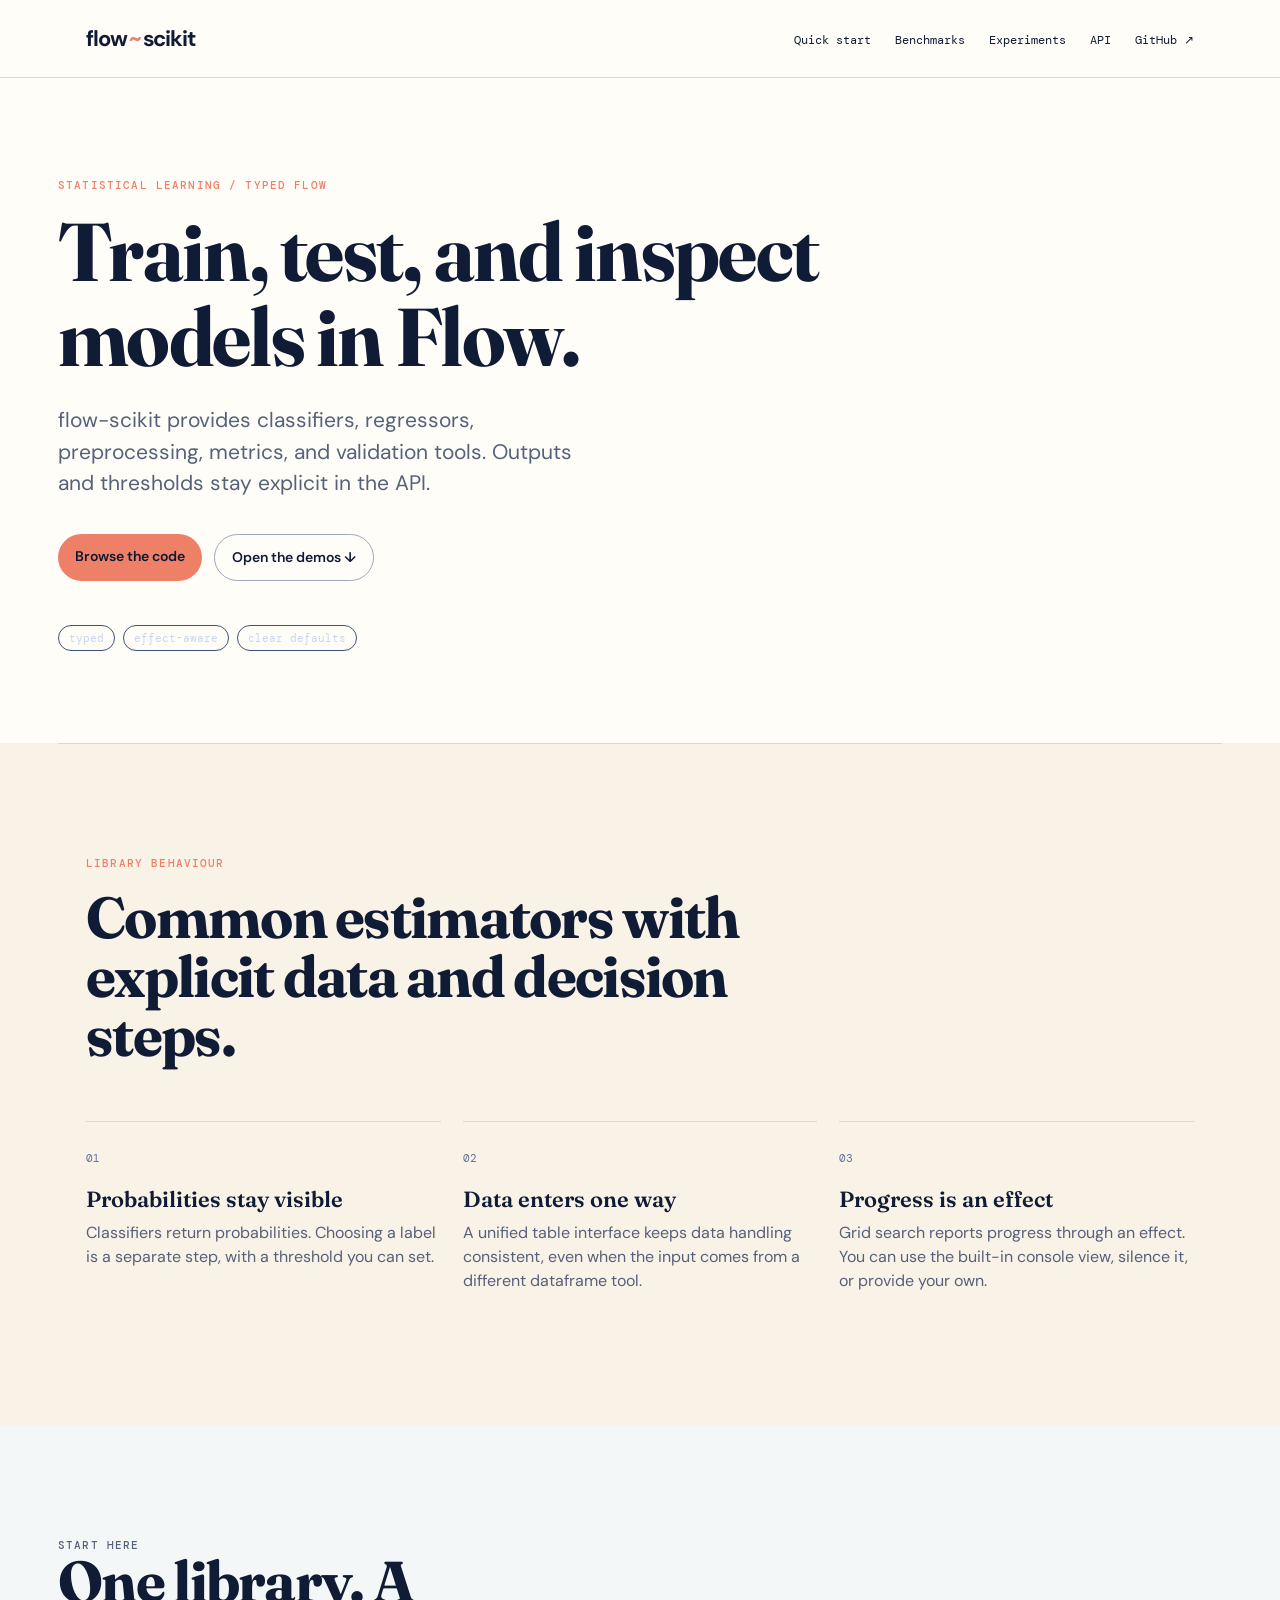
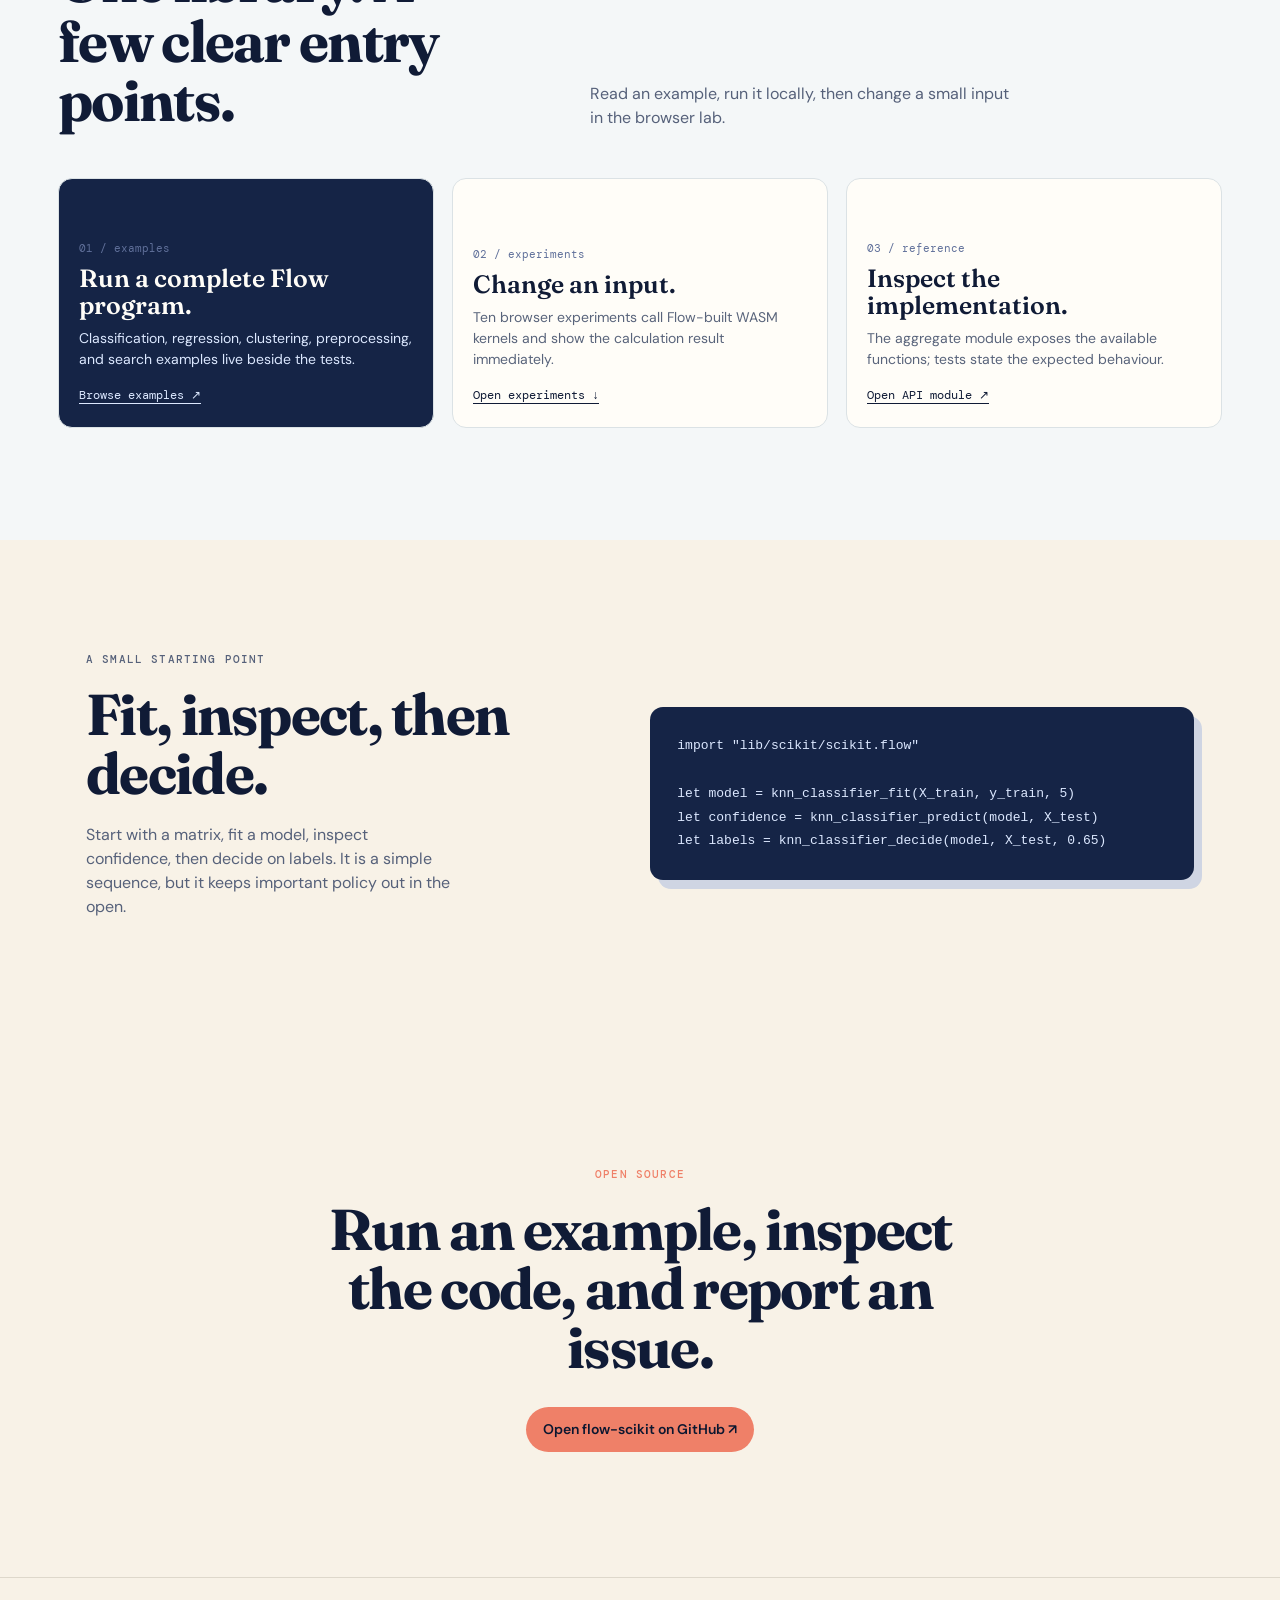
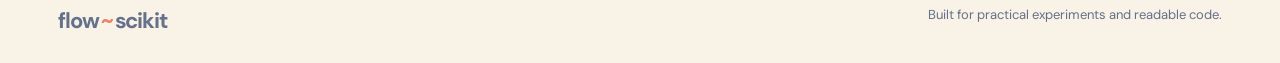
==== docs/index.html @ 78100def "docs: add benchmarks page with SVG charts vs scikit-learn New /benchmarks.html on the GitHub Pages s" ====
<!doctype html>
<html lang="en">
  <head>
    <meta charset="utf-8" />
    <meta name="viewport" content="width=device-width, initial-scale=1" />
    <meta name="description" content="A typed statistical learning library for Flow, with runnable examples and explicit outputs." />
    <title>flow-scikit — statistical learning for Flow</title>
    <link rel="stylesheet" href="styles.css" />
  </head>
  <body>
    <header class="site-header">
      <a class="wordmark" href="#top" aria-label="flow-scikit home">flow<span>~</span>scikit</a>
      <nav aria-label="Primary navigation">
        <a href="#quickstart">Quick start</a>
        <a href="benchmarks.html">Benchmarks</a>
        <a href="demos.html">Experiments</a>
        <a href="https://github.com/godofecht/flow-scikit/tree/main/lib/scikit">API</a>
        <a href="https://github.com/godofecht/flow-scikit">GitHub ↗</a>
      </nav>
    </header>

    <main id="top">
      <section class="hero">
        <div class="hero-copy">
          <p class="eyebrow">statistical learning / typed Flow</p>
          <h1>Train, test, and inspect models in Flow.</h1>
          <p class="lede">
            flow-scikit provides classifiers, regressors, preprocessing, metrics,
            and validation tools. Outputs and thresholds stay explicit in the API.
          </p>
          <div class="actions">
            <a class="button button-primary" href="https://github.com/godofecht/flow-scikit">Browse the code</a>
            <a class="button button-quiet" href="demos.html">Open the demos ↓</a>
          </div>
          <ul class="chips" aria-label="Highlights">
            <li>typed</li>
            <li>effect-aware</li>
            <li>clear defaults</li>
          </ul>
        </div>
        <div class="hero-art" aria-hidden="true">
          <img src="assets/hero.png" alt="" />
          <span class="hero-note note-one">a decision boundary</span>
          <span class="hero-note note-two">three data groups</span>
        </div>
      </section>

      <section id="why" class="intro section-shell">
        <p class="eyebrow">library behaviour</p>
        <h2>Common estimators with explicit data and decision steps.</h2>
        <div class="feature-grid">
          <article>
            <span class="feature-number">01</span>
            <h3>Probabilities stay visible</h3>
            <p>Classifiers return probabilities. Choosing a label is a separate step, with a threshold you can set.</p>
          </article>
          <article>
            <span class="feature-number">02</span>
            <h3>Data enters one way</h3>
            <p>A unified table interface keeps data handling consistent, even when the input comes from a different dataframe tool.</p>
          </article>
          <article>
            <span class="feature-number">03</span>
            <h3>Progress is an effect</h3>
            <p>Grid search reports progress through an effect. You can use the built-in console view, silence it, or provide your own.</p>
          </article>
        </div>
      </section>

      <section id="quickstart" class="showcase section-shell">
        <div class="showcase-heading">
          <p class="eyebrow">start here</p>
          <h2>One library. A few clear entry points.</h2>
          <p>Read an example, run it locally, then change a small input in the browser lab.</p>
        </div>
        <div class="demo-grid">
          <article class="demo-card card-large text-card">
            <div class="demo-copy">
              <span>01 / examples</span>
              <h3>Run a complete Flow program.</h3>
              <p>Classification, regression, clustering, preprocessing, and search examples live beside the tests.</p>
              <a href="https://github.com/godofecht/flow-scikit/tree/main/examples">Browse examples ↗</a>
            </div>
          </article>
          <article class="demo-card text-card">
            <div class="demo-copy">
              <span>02 / experiments</span>
              <h3>Change an input.</h3>
              <p>Ten browser experiments call Flow-built WASM kernels and show the calculation result immediately.</p>
              <a href="demos.html#lab">Open experiments ↓</a>
            </div>
          </article>
          <article class="demo-card text-card">
            <div class="demo-copy">
              <span>03 / reference</span>
              <h3>Inspect the implementation.</h3>
              <p>The aggregate module exposes the available functions; tests state the expected behaviour.</p>
              <a href="https://github.com/godofecht/flow-scikit/blob/main/lib/scikit/scikit.flow">Open API module ↗</a>
            </div>
          </article>
        </div>
      </section>

      <section class="code-section section-shell">
        <div>
          <p class="eyebrow">a small starting point</p>
          <h2>Fit, inspect, then decide.</h2>
          <p>Start with a matrix, fit a model, inspect confidence, then decide on labels. It is a simple sequence, but it keeps important policy out in the open.</p>
        </div>
        <pre aria-label="Example Flow code"><code>import "lib/scikit/scikit.flow"

let model = knn_classifier_fit(X_train, y_train, 5)
let confidence = knn_classifier_predict(model, X_test)
let labels = knn_classifier_decide(model, X_test, 0.65)</code></pre>
      </section>

      <section class="closing section-shell">
        <p class="eyebrow">open source</p>
        <h2>Run an example, inspect the code, and report an issue.</h2>
        <a class="button button-primary" href="https://github.com/godofecht/flow-scikit">Open flow-scikit on GitHub ↗</a>
      </section>
    </main>

    <footer>
      <a class="wordmark" href="#top">flow<span>~</span>scikit</a>
      <p>Built for practical experiments and readable code.</p>
    </footer>
  </body>
</html>
---- docs/styles.css ----
@import url("https://fonts.googleapis.com/css2?family=DM+Mono:wght@400;500&family=DM+Sans:opsz,wght@9..40,400;9..40,500;9..40,600;9..40,700&family=Fraunces:opsz,wght@9..144,500;9..144,600&display=swap");

:root { --ink:#101b36; --navy:#0c1730; --cream:#f8f2e7; --paper:#fffdf8; --blue:#5669e8; --cyan:#54b6d3; --coral:#ef8068; --line:#ded8cb; }
* { box-sizing:border-box; }
html { scroll-behavior:smooth; }
body { margin:0; color:var(--ink); background:var(--cream); font-family:"DM Sans",sans-serif; line-height:1.5; }
a { color:inherit; text-decoration:none; }
.site-header { height:78px; display:flex; justify-content:space-between; align-items:center; max-width:1220px; padding:0 28px; margin:auto; }
.wordmark { font-size:22px; font-weight:700; letter-spacing:-1.1px; }
.wordmark span { color:var(--coral); padding:0 2px; }
nav { display:flex; gap:24px; font-family:"DM Mono",monospace; font-size:12px; }
nav a { border-bottom:1px solid transparent; } nav a:hover { border-color:var(--ink); }
.hero { min-height:650px; color:var(--paper); background:var(--navy); position:relative; overflow:hidden; display:grid; grid-template-columns:minmax(0,1fr) minmax(0,1fr); }
.hero-copy { max-width:610px; padding:108px 28px 90px max(28px,calc((100vw - 1164px)/2)); z-index:1; }
.eyebrow { font:500 11px/1.3 "DM Mono",monospace; text-transform:uppercase; letter-spacing:1.15px; color:var(--coral); margin:0 0 18px; }
h1,h2,h3,p { margin-top:0; } h1,h2 { font-family:Fraunces,serif; letter-spacing:-1.7px; line-height:1.03; }
h1 { font-size:clamp(48px,6.4vw,82px); margin-bottom:26px; } h2 { font-size:clamp(38px,4.5vw,60px); margin-bottom:20px; }
.lede { max-width:530px; font-size:20px; color:#d8e0f4; }
.actions { display:flex; flex-wrap:wrap; gap:12px; margin-top:34px; }.button { display:inline-flex; padding:12px 17px; border-radius:99px; font-weight:600; font-size:14px; transition:transform .18s ease,background .18s ease; }.button:hover { transform:translateY(-2px); }.button-primary { background:var(--coral); color:var(--navy); }.button-quiet { border:1px solid #7180a8; color:var(--paper); }
.chips { list-style:none; padding:0; display:flex; gap:8px; flex-wrap:wrap; margin:44px 0 0; }.chips li { border:1px solid #405176; border-radius:99px; padding:5px 10px; font:11px "DM Mono",monospace; color:#c8d4ed; }
.hero-art { position:absolute; inset:0 0 0 43%; }.hero-art img { width:100%; height:100%; object-fit:cover; object-position:center; opacity:.98; }.hero-note { position:absolute; background:rgba(255,253,248,.91); color:var(--ink); border-radius:99px; padding:7px 11px; font:11px "DM Mono",monospace; box-shadow:0 5px 20px rgba(12,23,48,.17); }.note-one { left:31%; top:28%; }.note-two { left:41%; bottom:22%; }
.section-shell { max-width:1164px; margin:0 auto; padding:112px 28px; }.intro { background:var(--cream); }.intro > h2 { max-width:690px; }.feature-grid { display:grid; grid-template-columns:repeat(3,1fr); gap:22px; margin-top:55px; }.feature-grid article { padding:23px 0 5px; border-top:1px solid var(--line); }.feature-number,.demo-copy span { font:11px "DM Mono",monospace; color:#60709a; }.feature-grid h3 { font:600 22px/1.15 Fraunces,serif; margin:18px 0 9px; }.feature-grid p,.showcase-heading>p,.code-section>div>p { color:#56617a; }
.showcase { background:var(--paper); max-width:none; padding-left:max(28px,calc((100vw - 1164px)/2)); padding-right:max(28px,calc((100vw - 1164px)/2)); }.showcase-heading { display:grid; grid-template-columns:1fr 1.4fr; column-gap:80px; align-items:end; }.showcase-heading .eyebrow { grid-column:1/-1; }.showcase-heading h2 { margin:0; }.showcase-heading p { margin:0; max-width:430px; }.demo-grid { display:grid; grid-template-columns:1.2fr 1fr 1fr; gap:18px; margin-top:48px; }.demo-card { background:var(--cream); border-radius:14px; overflow:hidden; }.demo-card img { display:block; width:100%; height:200px; object-fit:cover; }.card-large img { height:275px; }.demo-copy { padding:20px 20px 23px; }.demo-copy h3 { font:600 25px/1.08 Fraunces,serif; margin:10px 0 9px; }.demo-copy p { margin:0; color:#59647b; font-size:14px; }
.code-section { display:grid; grid-template-columns:1fr 1.1fr; gap:70px; align-items:center; }.code-section>div>p { max-width:370px; }.code-section pre { overflow:auto; margin:0; padding:27px; color:#dce8ff; background:#152446; border-radius:13px; font:13px/1.75 "DM Mono",monospace; box-shadow:8px 9px 0 #cfd5e3; }.closing { text-align:center; padding-top:120px; padding-bottom:125px; }.closing h2 { max-width:630px; margin:0 auto 30px; } footer { display:flex; justify-content:space-between; gap:20px; align-items:center; padding:26px max(28px,calc((100vw - 1164px)/2)); border-top:1px solid var(--line); font-size:13px; color:#65708a; }
@media (max-width:760px) { .site-header { padding:0 20px; } nav { gap:13px; }.hero { display:block; min-height:690px; }.hero-copy { padding:74px 24px 330px; }.hero-art { inset:auto 0 0; height:340px; }.hero-note { display:none; }.section-shell { padding:75px 24px; }.feature-grid,.demo-grid,.code-section,.showcase-heading { grid-template-columns:1fr; gap:28px; }.demo-grid { margin-top:32px; }.card-large img,.demo-card img { height:220px; }.showcase { padding-left:24px; padding-right:24px; }.code-section { gap:35px; } footer { padding:24px; flex-direction:column; align-items:flex-start; } }

.demo-hero { padding-bottom:66px; }.demo-hero h1 { max-width:850px; color:var(--navy); }.dark-lede { color:#56617a; max-width:650px; }.use-cases { display:grid; grid-template-columns:repeat(3,1fr); gap:24px; padding-top:38px; background:var(--paper); max-width:none; padding-left:max(28px,calc((100vw - 1164px)/2)); padding-right:max(28px,calc((100vw - 1164px)/2)); }.use-case { border-top:2px solid var(--ink); padding-top:18px; }.use-case h2,.wasm-copy h2,.demo-links h2 { font-size:34px; }.use-case p { color:#56617a; min-height:130px; }.use-case pre { overflow:auto; margin:22px 0; min-height:146px; padding:16px; border-radius:10px; background:#152446; color:#dce8ff; font:12px/1.65 "DM Mono",monospace; }.use-case>a { font:500 13px "DM Mono",monospace; border-bottom:1px solid var(--ink); }.wasm-demo { display:grid; grid-template-columns:1.15fr .85fr; gap:80px; align-items:center; }.wasm-copy>p:not(.eyebrow) { color:#56617a; max-width:630px; }.wasm-status { font:13px/1.45 "DM Mono",monospace; padding:12px; border-left:3px solid var(--cyan); background:#edf5f5; }.wasm-status.ready { border-color:#55a875; }.wasm-status.error { border-color:var(--coral); }.sample-row { display:flex; flex-wrap:wrap; gap:7px; margin:23px 0; }.digit-button { width:35px; height:35px; border:1px solid var(--line); border-radius:8px; background:var(--paper); color:var(--ink); font:500 14px "DM Mono",monospace; cursor:pointer; }.digit-button:hover,.digit-button.active { background:var(--ink); color:var(--paper); border-color:var(--ink); }.noise-label { display:flex; justify-content:space-between; max-width:370px; font:12px "DM Mono",monospace; }.noise-label output { color:var(--coral); } input[type="range"] { accent-color:var(--coral); width:min(100%,370px); margin:11px 0 23px; }.wasm-note { font-size:12px; }.digit-panel { padding:28px; background:var(--navy); border-radius:18px; box-shadow:10px 10px 0 #d2d8e4; }.pixel-grid { width:min(100%,300px); margin:0 auto; display:grid; grid-template-columns:repeat(8,1fr); gap:5px; }.pixel-grid span { aspect-ratio:1; border-radius:3px; background:#25385f; }.pixel-grid .on { background:var(--coral); box-shadow:0 0 12px rgba(239,128,104,.48); }.prediction { margin:24px auto 0; max-width:300px; padding-top:20px; border-top:1px solid #455574; color:#dce8ff; }.prediction span,.prediction small { display:block; font:11px "DM Mono",monospace; color:#aab8d4; }.prediction strong { display:block; margin:5px 0; font:68px/.9 Fraunces,serif; color:var(--paper); }.demo-links { background:var(--paper); max-width:none; padding-left:max(28px,calc((100vw - 1164px)/2)); padding-right:max(28px,calc((100vw - 1164px)/2)); }.link-grid { display:grid; grid-template-columns:repeat(2,1fr); gap:0 40px; margin-top:40px; }.link-grid a { display:flex; justify-content:space-between; gap:15px; padding:18px 0; border-top:1px solid var(--line); font-size:17px; }.link-grid a span { color:var(--coral); } @media (max-width:760px) { .use-cases,.wasm-demo,.link-grid { grid-template-columns:1fr; }.use-cases { padding:60px 24px; }.use-case p { min-height:0; }.wasm-demo { gap:40px; }.demo-links { padding-left:24px; padding-right:24px; } }

.draw-actions { display:flex; flex-wrap:wrap; gap:10px; margin:24px 0; }.dark-button { border-color:#687796; color:var(--ink); }.digit-panel canvas { display:block; width:min(100%,280px); margin:0 auto; border:1px solid #435373; border-radius:8px; background:#0c1730; touch-action:none; cursor:crosshair; }.prediction { max-width:280px; }

.gif-gallery { background:var(--paper); max-width:none; padding-left:max(28px,calc((100vw - 1164px)/2)); padding-right:max(28px,calc((100vw - 1164px)/2)); }.gif-gallery h2 { max-width:720px; }.gallery-lede { max-width:620px; color:#56617a; }.gif-grid { display:grid; grid-template-columns:repeat(4,1fr); gap:16px; margin-top:42px; }.gif-grid figure { overflow:hidden; margin:0; border:1px solid var(--line); border-radius:10px; background:var(--cream); }.gif-grid img { display:block; width:100%; aspect-ratio:16/9; object-fit:cover; }.gif-grid figcaption { padding:11px 12px; font:500 13px "DM Mono",monospace; }.gif-grid figure:hover { transform:translateY(-2px); box-shadow:0 6px 18px rgba(12,23,48,.12); } @media (max-width:900px) { .gif-grid { grid-template-columns:repeat(2,1fr); } } @media (max-width:500px) { .gif-grid { grid-template-columns:1fr; } .gif-gallery { padding-left:24px; padding-right:24px; } }

.experiment-lab { background:#eaf2f4; max-width:none; padding-left:max(28px,calc((100vw - 1164px)/2)); padding-right:max(28px,calc((100vw - 1164px)/2)); }.experiment-lab h2 { max-width:740px; }.experiment-grid { display:grid; grid-template-columns:repeat(2,1fr); gap:18px; margin-top:42px; }.experiment-card { padding:25px; border-radius:14px; background:var(--paper); border:1px solid #d4e0e2; }.experiment-card h3 { margin:8px 0; font:600 26px/1.1 Fraunces,serif; }.experiment-card p { min-height:48px; margin:0 0 18px; color:#56617a; font-size:14px; }.experiment-number { font:11px "DM Mono",monospace; color:var(--coral); }.experiment-card label { display:block; margin:13px 0; color:#354564; font:12px "DM Mono",monospace; }.experiment-card label output { float:right; color:var(--coral); }.experiment-card input[type="range"] { display:block; margin:7px 0 0; width:100%; }.experiment-result { display:block; margin-top:20px; padding-top:15px; border-top:1px solid #d4e0e2; font:600 17px/1.25 Fraunces,serif; color:var(--ink); }.experiment-wide { grid-column:1/-1; }.segment-layout { display:grid; grid-template-columns:minmax(0,1.4fr) 1fr; gap:25px; align-items:center; }.segment-layout canvas { width:100%; border-radius:9px; touch-action:none; cursor:crosshair; }.segment-layout small { display:block; margin-top:16px; color:#687493; font-size:12px; }.segment-key { min-height:0!important; font:12px "DM Mono",monospace; }.segment-key i { display:inline-block; width:9px; height:9px; margin:0 5px 0 10px; border-radius:50%; background:var(--blue); }.segment-key i:nth-of-type(2) { background:var(--cyan); }.segment-key i:nth-of-type(3) { background:var(--coral); }.gif-grid figcaption strong,.gif-grid figcaption span { display:block; }.gif-grid figcaption span { margin-top:3px; color:#687493; font-size:11px; } @media (max-width:760px) { .experiment-grid,.segment-layout { grid-template-columns:1fr; }.experiment-wide { grid-column:auto; }.experiment-lab { padding-left:24px; padding-right:24px; } }
.experiment-jump { display:inline-block; margin-top:4px; padding-bottom:2px; border-bottom:1px solid var(--ink); font:13px "DM Mono",monospace; }
.recorded-gallery { background:#fffdf8; }.recorded-gallery h2 { max-width:720px; }.recorded-gallery > p:not(.eyebrow) { max-width:600px; color:#56617a; }.recorded-grid { display:grid; grid-template-columns:repeat(3,1fr); gap:18px; margin-top:36px; }.recorded-grid figure { margin:0; overflow:hidden; border:1px solid var(--line); border-radius:12px; background:var(--paper); }.recorded-grid img { display:block; width:100%; }.recorded-grid figcaption { padding:14px; color:#56617a; font-size:13px; } @media (max-width:760px) { .recorded-grid { grid-template-columns:1fr; } }

/* The demos page is deliberately a working notebook, not a marketing gallery. */
.demo-hero { padding-top:72px; padding-bottom:52px; border-bottom:1px solid var(--line); }.demo-hero h1 { max-width:760px; font-size:clamp(50px,7vw,88px); }.demo-hero::after { content:"10 interactive calculations · Flow → C → WebAssembly"; display:inline-block; margin-top:18px; padding:8px 11px; border:1px solid var(--line); border-radius:99px; color:#52617f; font:11px "DM Mono",monospace; }.experiment-lab { padding-top:72px; padding-bottom:92px; }.experiment-card { transition:transform .16s ease,box-shadow .16s ease; }.experiment-card:hover { transform:translateY(-3px); box-shadow:0 12px 30px rgba(18,41,60,.10); }.experiment-card h3 { letter-spacing:-.7px; }.experiment-result { min-height:43px; }.use-cases { background:var(--cream); }.use-case { border-top-color:#6174a8; }.wasm-demo { border-top:1px solid var(--line); }.demo-links { border-top:1px solid var(--line); }

/* Documentation-led layout: calm surfaces, strong hierarchy, no decorative media. */
.site-header { max-width:none; border-bottom:1px solid var(--line); background:#fffdf8; }.site-header > *:first-child { margin-left:max(0px,calc((100vw - 1164px)/2)); }.site-header nav { margin-right:max(0px,calc((100vw - 1164px)/2)); }.hero { min-height:520px; display:block; background:#fffdf8; color:var(--ink); }.hero-copy { max-width:960px; padding:100px 28px 92px max(28px,calc((100vw - 1164px)/2)); }.hero-copy .lede { color:#56617a; font-size:21px; }.hero-art { display:none; }.hero .button-quiet { color:var(--ink); border-color:#9da8ba; }.intro { border-top:1px solid var(--line); }.showcase { background:#f4f7f8; }.demo-grid { grid-template-columns:repeat(3,1fr); }.demo-card,.text-card { min-height:250px; border:1px solid #dbe2e5; background:#fffdf8; }.text-card .demo-copy { display:flex; height:100%; flex-direction:column; align-items:flex-start; justify-content:flex-end; }.text-card a { margin-top:17px; border-bottom:1px solid currentColor; font:12px "DM Mono",monospace; }.text-card:first-child { background:#152446; }.text-card:first-child .demo-copy,.text-card:first-child .demo-copy p { color:#dce8ff; }.text-card:first-child .demo-copy h3 { color:#fffdf8; } @media (max-width:760px) { .site-header > *:first-child,.site-header nav { margin:0; }.hero-copy { padding:72px 24px; }.demo-grid { grid-template-columns:1fr; } }

.site-header { position:sticky; top:0; z-index:20; }.site-header nav a { padding:28px 0 24px; }.site-header nav a:focus-visible,.button:focus-visible,.experiment-jump:focus-visible,.text-card a:focus-visible { outline:3px solid var(--coral); outline-offset:4px; border-radius:3px; }.demo-hero { background:linear-gradient(180deg,#fffdf8 0%,#f8f2e7 100%); }.demo-hero h1 { letter-spacing:-2.4px; }.experiment-lab > h2 { max-width:860px; }.experiment-grid { gap:22px; }.experiment-card { padding:28px; }.experiment-card p { font-size:15px; }.experiment-card label { margin:17px 0; }.experiment-card input[type="range"] { height:22px; }.recorded-gallery { border-top:1px solid var(--line); border-bottom:1px solid var(--line); }.recorded-gallery figure { box-shadow:0 8px 22px rgba(12,23,48,.07); }.recorded-gallery figcaption { min-height:58px; }.use-cases { gap:34px; }.use-case h2 { font-size:clamp(30px,3vw,42px); }.link-grid a:hover,.text-card a:hover { color:var(--blue); }

.visual-lab { display:none; }
.experiment-lab { display:none; }
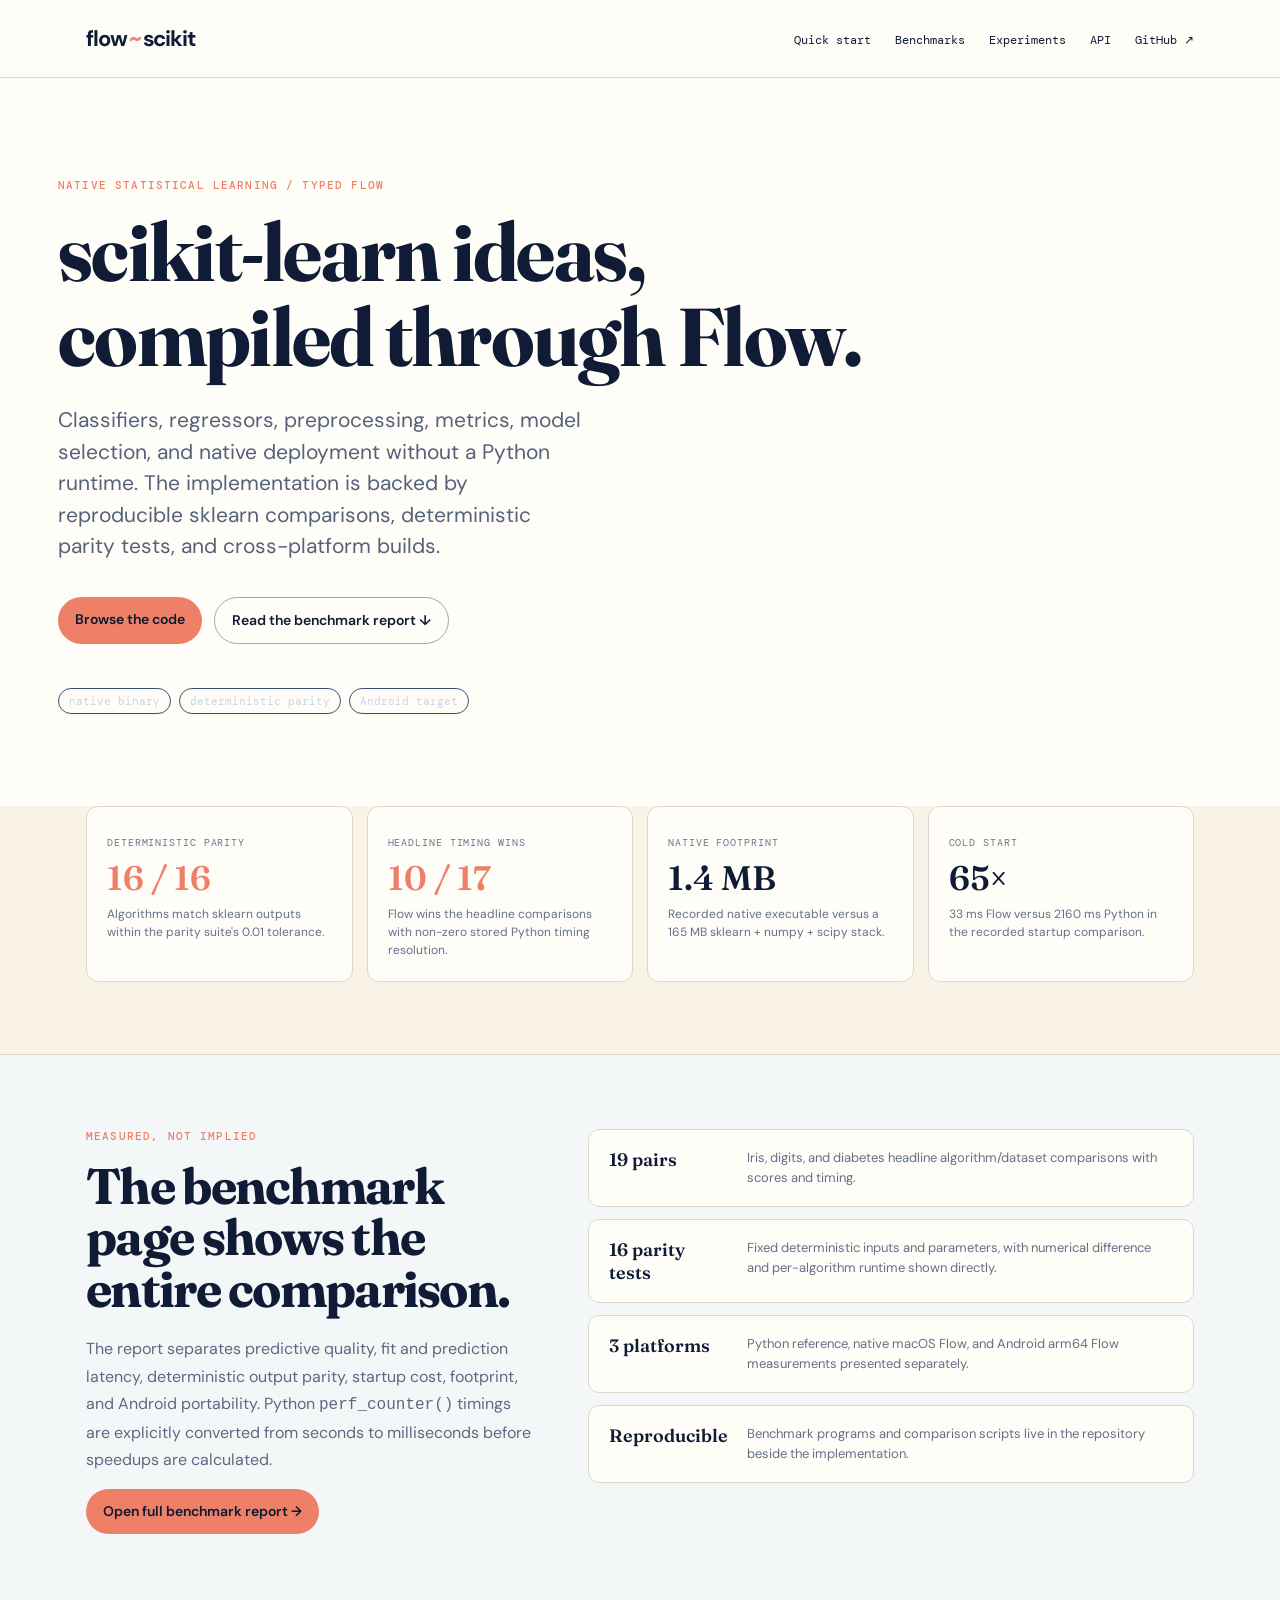
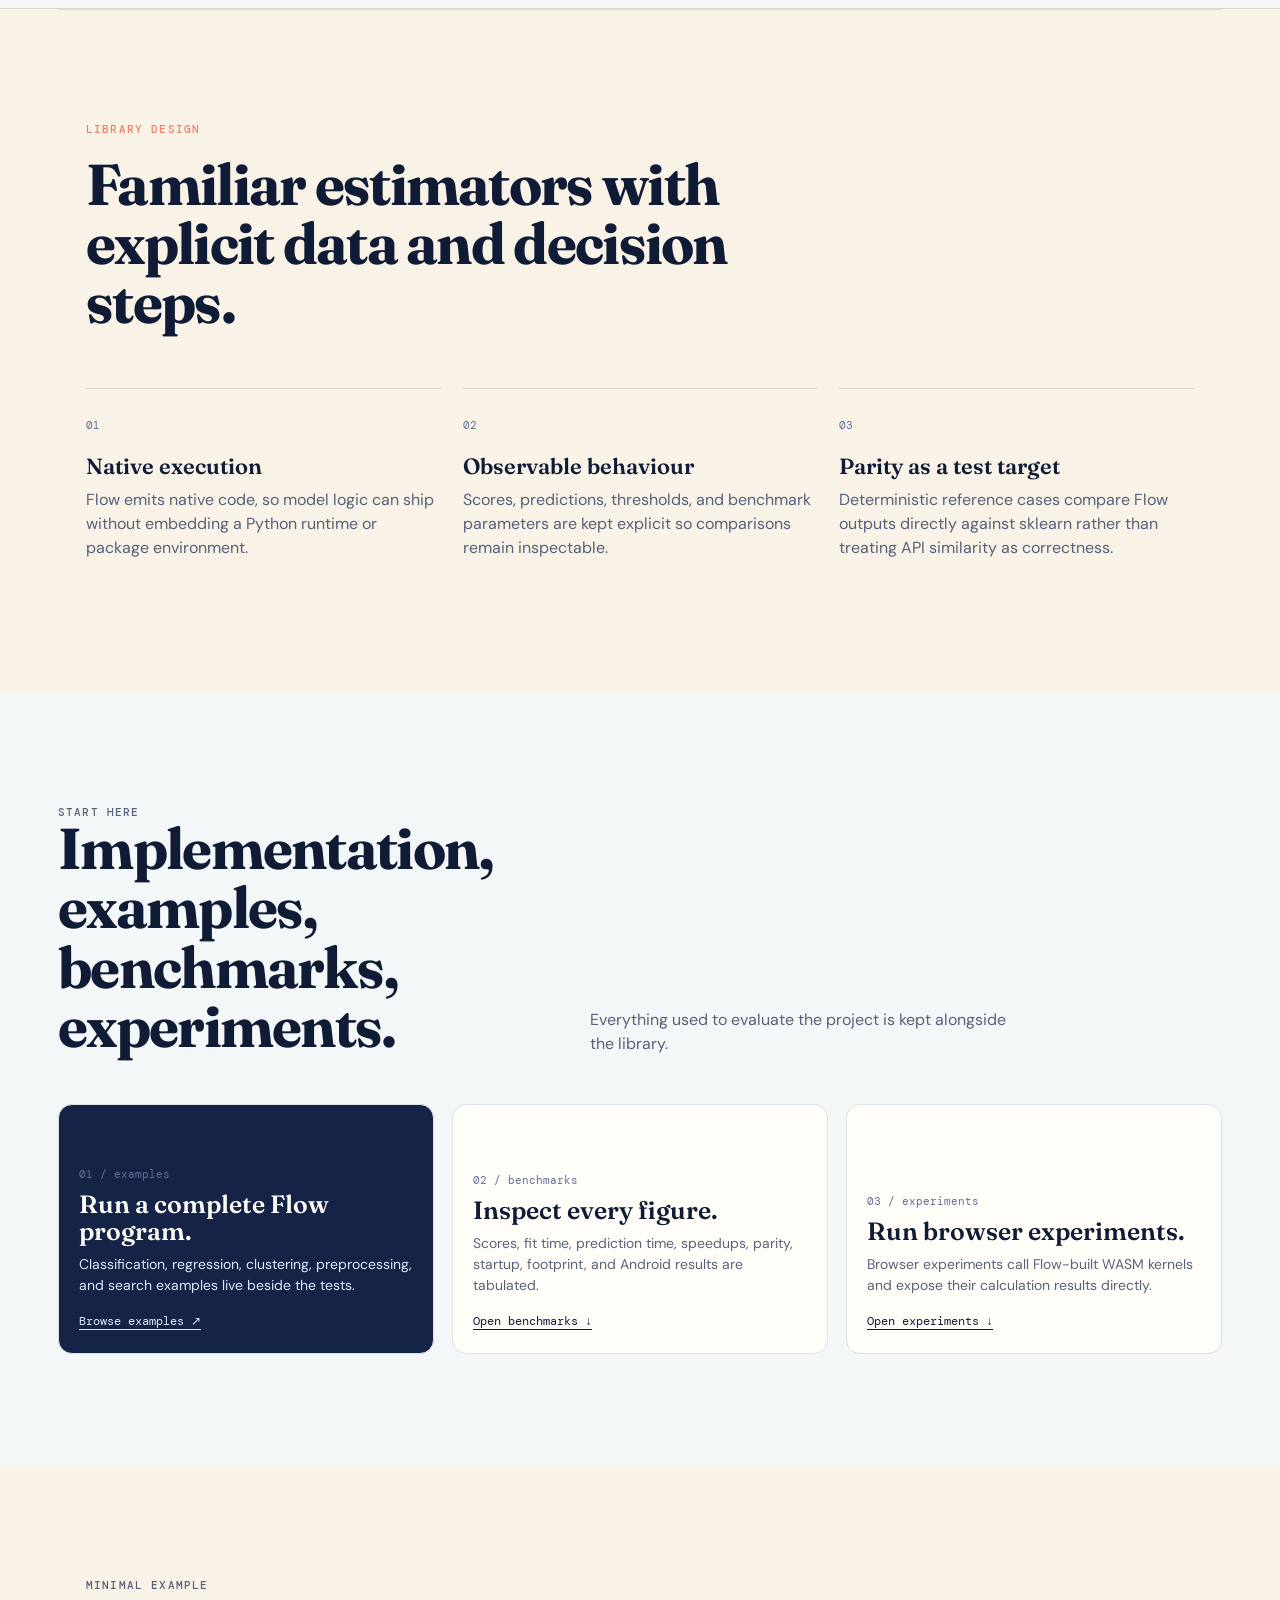
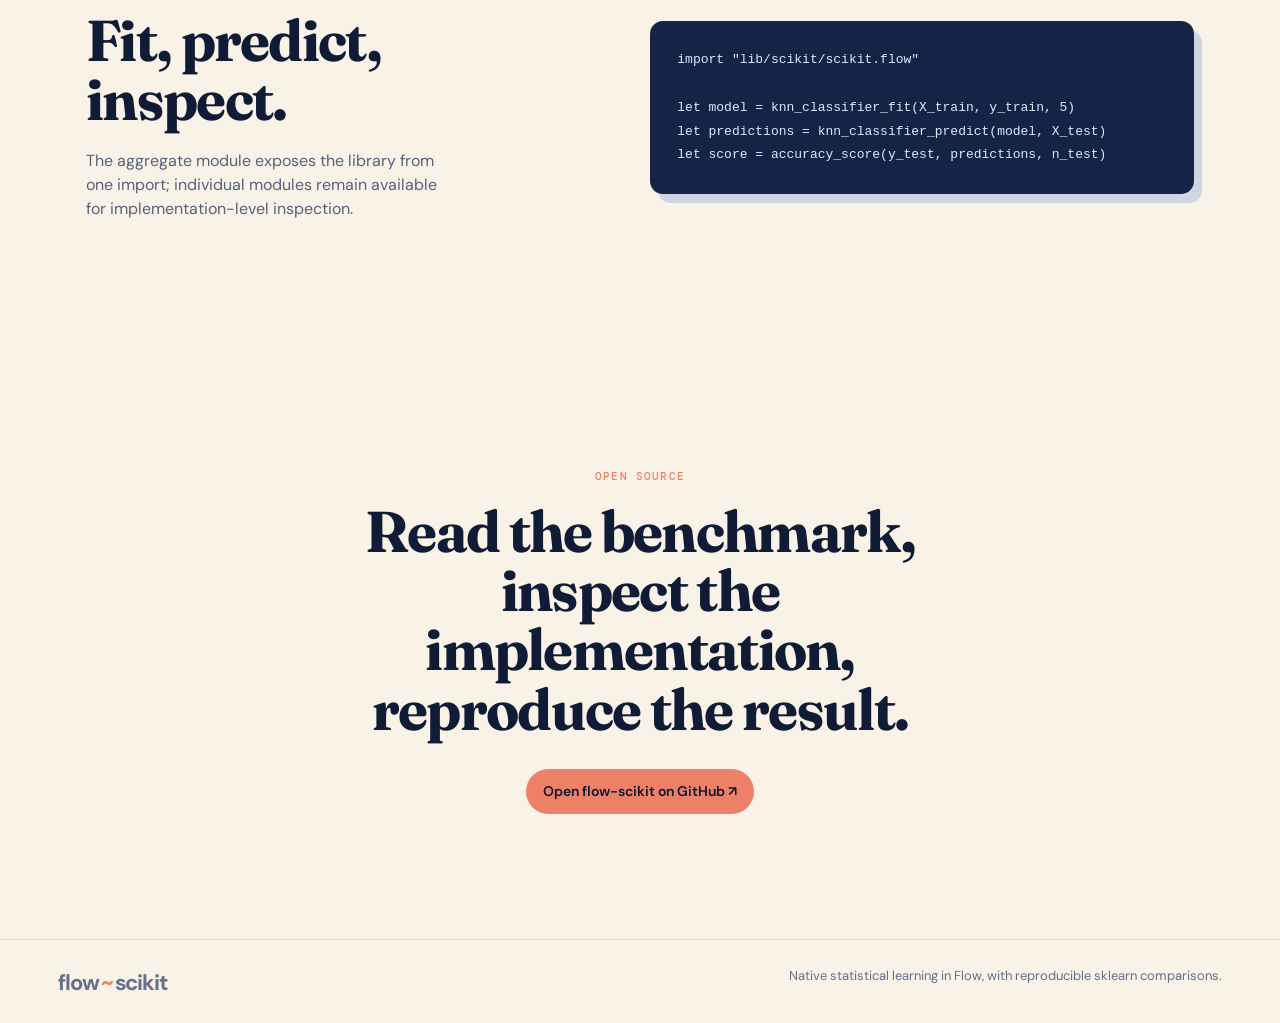
==== commit f159fd92: "docs: make homepage evidence-led and benchmark focused" ====
--- a/docs/index.html
+++ b/docs/index.html
@@ -3,9 +3,27 @@
   <head>
     <meta charset="utf-8" />
     <meta name="viewport" content="width=device-width, initial-scale=1" />
-    <meta name="description" content="A typed statistical learning library for Flow, with runnable examples and explicit outputs." />
-    <title>flow-scikit — statistical learning for Flow</title>
+    <meta name="description" content="scikit-learn reimplemented in Flow: native statistical learning with reproducible sklearn parity and performance benchmarks." />
+    <title>scikit-learn (Flow) — native statistical learning in Flow</title>
     <link rel="stylesheet" href="styles.css" />
+    <style>
+      .proof-strip { max-width:1164px; margin:0 auto; padding:0 28px 72px; display:grid; grid-template-columns:repeat(4,minmax(0,1fr)); gap:14px; }
+      .proof-card { border:1px solid var(--line); border-radius:12px; background:var(--paper); padding:22px 20px; }
+      .proof-card strong { display:block; font:600 34px/1 Fraunces,serif; color:var(--ink); margin:8px 0 10px; }
+      .proof-card.flow strong { color:var(--coral); }
+      .proof-card span { font:10px "DM Mono",monospace; text-transform:uppercase; letter-spacing:.9px; color:#687493; }
+      .proof-card p { margin:0; font-size:12px; color:#64708a; line-height:1.5; }
+      .evidence-band { background:#f4f7f8; border-top:1px solid var(--line); border-bottom:1px solid var(--line); }
+      .evidence-inner { max-width:1164px; margin:0 auto; padding:74px 28px; display:grid; grid-template-columns:.85fr 1.15fr; gap:54px; align-items:start; }
+      .evidence-inner h2 { font-size:clamp(34px,4vw,50px); margin-top:8px; }
+      .evidence-inner .copy { color:#5d6982; font-size:16px; line-height:1.7; }
+      .evidence-list { display:grid; gap:12px; }
+      .evidence-row { background:var(--paper); border:1px solid var(--line); border-radius:11px; padding:18px 20px; display:grid; grid-template-columns:120px 1fr; gap:18px; }
+      .evidence-row strong { color:var(--ink); font:600 18px Fraunces,serif; }
+      .evidence-row span { color:#64708a; font-size:13px; line-height:1.55; }
+      @media (max-width:850px) { .proof-strip { grid-template-columns:repeat(2,1fr); } .evidence-inner { grid-template-columns:1fr; } }
+      @media (max-width:560px) { .proof-strip { grid-template-columns:1fr; padding:0 24px 52px; } .evidence-inner { padding:56px 24px; } }
+    </style>
   </head>
   <body>
     <header class="site-header">
@@ -22,108 +40,100 @@
     <main id="top">
       <section class="hero">
         <div class="hero-copy">
-          <p class="eyebrow">statistical learning / typed Flow</p>
-          <h1>Train, test, and inspect models in Flow.</h1>
+          <p class="eyebrow">native statistical learning / typed Flow</p>
+          <h1>scikit-learn ideas, compiled through Flow.</h1>
           <p class="lede">
-            flow-scikit provides classifiers, regressors, preprocessing, metrics,
-            and validation tools. Outputs and thresholds stay explicit in the API.
+            Classifiers, regressors, preprocessing, metrics, model selection, and native deployment
+            without a Python runtime. The implementation is backed by reproducible sklearn comparisons,
+            deterministic parity tests, and cross-platform builds.
           </p>
           <div class="actions">
             <a class="button button-primary" href="https://github.com/godofecht/flow-scikit">Browse the code</a>
-            <a class="button button-quiet" href="demos.html">Open the demos ↓</a>
+            <a class="button button-quiet" href="benchmarks.html">Read the benchmark report ↓</a>
           </div>
           <ul class="chips" aria-label="Highlights">
-            <li>typed</li>
-            <li>effect-aware</li>
-            <li>clear defaults</li>
+            <li>native binary</li>
+            <li>deterministic parity</li>
+            <li>Android target</li>
           </ul>
         </div>
         <div class="hero-art" aria-hidden="true">
           <img src="assets/hero.png" alt="" />
-          <span class="hero-note note-one">a decision boundary</span>
-          <span class="hero-note note-two">three data groups</span>
+          <span class="hero-note note-one">native model code</span>
+          <span class="hero-note note-two">reproducible comparisons</span>
+        </div>
+      </section>
+
+      <section class="proof-strip" aria-label="Evidence summary">
+        <article class="proof-card flow"><span>deterministic parity</span><strong>16 / 16</strong><p>Algorithms match sklearn outputs within the parity suite's 0.01 tolerance.</p></article>
+        <article class="proof-card flow"><span>headline timing wins</span><strong>10 / 17</strong><p>Flow wins the headline comparisons with non-zero stored Python timing resolution.</p></article>
+        <article class="proof-card"><span>native footprint</span><strong>1.4 MB</strong><p>Recorded native executable versus a 165 MB sklearn + numpy + scipy stack.</p></article>
+        <article class="proof-card"><span>cold start</span><strong>65×</strong><p>33 ms Flow versus 2160 ms Python in the recorded startup comparison.</p></article>
+      </section>
+
+      <section class="evidence-band">
+        <div class="evidence-inner">
+          <div>
+            <p class="eyebrow">measured, not implied</p>
+            <h2>The benchmark page shows the entire comparison.</h2>
+            <p class="copy">The report separates predictive quality, fit and prediction latency, deterministic output parity, startup cost, footprint, and Android portability. Python <code>perf_counter()</code> timings are explicitly converted from seconds to milliseconds before speedups are calculated.</p>
+            <a class="button button-primary" href="benchmarks.html">Open full benchmark report →</a>
+          </div>
+          <div class="evidence-list">
+            <div class="evidence-row"><strong>19 pairs</strong><span>Iris, digits, and diabetes headline algorithm/dataset comparisons with scores and timing.</span></div>
+            <div class="evidence-row"><strong>16 parity tests</strong><span>Fixed deterministic inputs and parameters, with numerical difference and per-algorithm runtime shown directly.</span></div>
+            <div class="evidence-row"><strong>3 platforms</strong><span>Python reference, native macOS Flow, and Android arm64 Flow measurements presented separately.</span></div>
+            <div class="evidence-row"><strong>Reproducible</strong><span>Benchmark programs and comparison scripts live in the repository beside the implementation.</span></div>
+          </div>
         </div>
       </section>
 
       <section id="why" class="intro section-shell">
-        <p class="eyebrow">library behaviour</p>
-        <h2>Common estimators with explicit data and decision steps.</h2>
+        <p class="eyebrow">library design</p>
+        <h2>Familiar estimators with explicit data and decision steps.</h2>
         <div class="feature-grid">
-          <article>
-            <span class="feature-number">01</span>
-            <h3>Probabilities stay visible</h3>
-            <p>Classifiers return probabilities. Choosing a label is a separate step, with a threshold you can set.</p>
-          </article>
-          <article>
-            <span class="feature-number">02</span>
-            <h3>Data enters one way</h3>
-            <p>A unified table interface keeps data handling consistent, even when the input comes from a different dataframe tool.</p>
-          </article>
-          <article>
-            <span class="feature-number">03</span>
-            <h3>Progress is an effect</h3>
-            <p>Grid search reports progress through an effect. You can use the built-in console view, silence it, or provide your own.</p>
-          </article>
+          <article><span class="feature-number">01</span><h3>Native execution</h3><p>Flow emits native code, so model logic can ship without embedding a Python runtime or package environment.</p></article>
+          <article><span class="feature-number">02</span><h3>Observable behaviour</h3><p>Scores, predictions, thresholds, and benchmark parameters are kept explicit so comparisons remain inspectable.</p></article>
+          <article><span class="feature-number">03</span><h3>Parity as a test target</h3><p>Deterministic reference cases compare Flow outputs directly against sklearn rather than treating API similarity as correctness.</p></article>
         </div>
       </section>
 
       <section id="quickstart" class="showcase section-shell">
         <div class="showcase-heading">
           <p class="eyebrow">start here</p>
-          <h2>One library. A few clear entry points.</h2>
-          <p>Read an example, run it locally, then change a small input in the browser lab.</p>
+          <h2>Implementation, examples, benchmarks, experiments.</h2>
+          <p>Everything used to evaluate the project is kept alongside the library.</p>
         </div>
         <div class="demo-grid">
-          <article class="demo-card card-large text-card">
-            <div class="demo-copy">
-              <span>01 / examples</span>
-              <h3>Run a complete Flow program.</h3>
-              <p>Classification, regression, clustering, preprocessing, and search examples live beside the tests.</p>
-              <a href="https://github.com/godofecht/flow-scikit/tree/main/examples">Browse examples ↗</a>
-            </div>
-          </article>
-          <article class="demo-card text-card">
-            <div class="demo-copy">
-              <span>02 / experiments</span>
-              <h3>Change an input.</h3>
-              <p>Ten browser experiments call Flow-built WASM kernels and show the calculation result immediately.</p>
-              <a href="demos.html#lab">Open experiments ↓</a>
-            </div>
-          </article>
-          <article class="demo-card text-card">
-            <div class="demo-copy">
-              <span>03 / reference</span>
-              <h3>Inspect the implementation.</h3>
-              <p>The aggregate module exposes the available functions; tests state the expected behaviour.</p>
-              <a href="https://github.com/godofecht/flow-scikit/blob/main/lib/scikit/scikit.flow">Open API module ↗</a>
-            </div>
-          </article>
+          <article class="demo-card card-large text-card"><div class="demo-copy"><span>01 / examples</span><h3>Run a complete Flow program.</h3><p>Classification, regression, clustering, preprocessing, and search examples live beside the tests.</p><a href="https://github.com/godofecht/flow-scikit/tree/main/examples">Browse examples ↗</a></div></article>
+          <article class="demo-card text-card"><div class="demo-copy"><span>02 / benchmarks</span><h3>Inspect every figure.</h3><p>Scores, fit time, prediction time, speedups, parity, startup, footprint, and Android results are tabulated.</p><a href="benchmarks.html">Open benchmarks ↓</a></div></article>
+          <article class="demo-card text-card"><div class="demo-copy"><span>03 / experiments</span><h3>Run browser experiments.</h3><p>Browser experiments call Flow-built WASM kernels and expose their calculation results directly.</p><a href="demos.html#lab">Open experiments ↓</a></div></article>
         </div>
       </section>
 
       <section class="code-section section-shell">
         <div>
-          <p class="eyebrow">a small starting point</p>
-          <h2>Fit, inspect, then decide.</h2>
-          <p>Start with a matrix, fit a model, inspect confidence, then decide on labels. It is a simple sequence, but it keeps important policy out in the open.</p>
+          <p class="eyebrow">minimal example</p>
+          <h2>Fit, predict, inspect.</h2>
+          <p>The aggregate module exposes the library from one import; individual modules remain available for implementation-level inspection.</p>
         </div>
         <pre aria-label="Example Flow code"><code>import "lib/scikit/scikit.flow"
 
 let model = knn_classifier_fit(X_train, y_train, 5)
-let confidence = knn_classifier_predict(model, X_test)
-let labels = knn_classifier_decide(model, X_test, 0.65)</code></pre>
+let predictions = knn_classifier_predict(model, X_test)
+let score = accuracy_score(y_test, predictions, n_test)</code></pre>
       </section>
 
       <section class="closing section-shell">
         <p class="eyebrow">open source</p>
-        <h2>Run an example, inspect the code, and report an issue.</h2>
+        <h2>Read the benchmark, inspect the implementation, reproduce the result.</h2>
         <a class="button button-primary" href="https://github.com/godofecht/flow-scikit">Open flow-scikit on GitHub ↗</a>
       </section>
     </main>
 
     <footer>
       <a class="wordmark" href="#top">flow<span>~</span>scikit</a>
-      <p>Built for practical experiments and readable code.</p>
+      <p>Native statistical learning in Flow, with reproducible sklearn comparisons.</p>
     </footer>
   </body>
 </html>
--- a/docs/styles.css
+++ b/docs/styles.css
@@ -1,6 +1,6 @@
 @import url("https://fonts.googleapis.com/css2?family=DM+Mono:wght@400;500&family=DM+Sans:opsz,wght@9..40,400;9..40,500;9..40,600;9..40,700&family=Fraunces:opsz,wght@9..144,500;9..144,600&display=swap");
 
-:root { --ink:#101b36; --navy:#0c1730; --cream:#f8f2e7; --paper:#fffdf8; --blue:#5669e8; --cyan:#54b6d3; --coral:#ef8068; --line:#ded8cb; }
+:root { --ink:#101b36; --navy:#0c1730; --cream:#f8f2e7; --paper:#fffdf8; --blue:#5669e8; --cyan:#54b6d3; --coral:#ef8068; --line:#ded8cb; --android:#1f9d76; }
 * { box-sizing:border-box; }
 html { scroll-behavior:smooth; }
 body { margin:0; color:var(--ink); background:var(--cream); font-family:"DM Sans",sans-serif; line-height:1.5; }
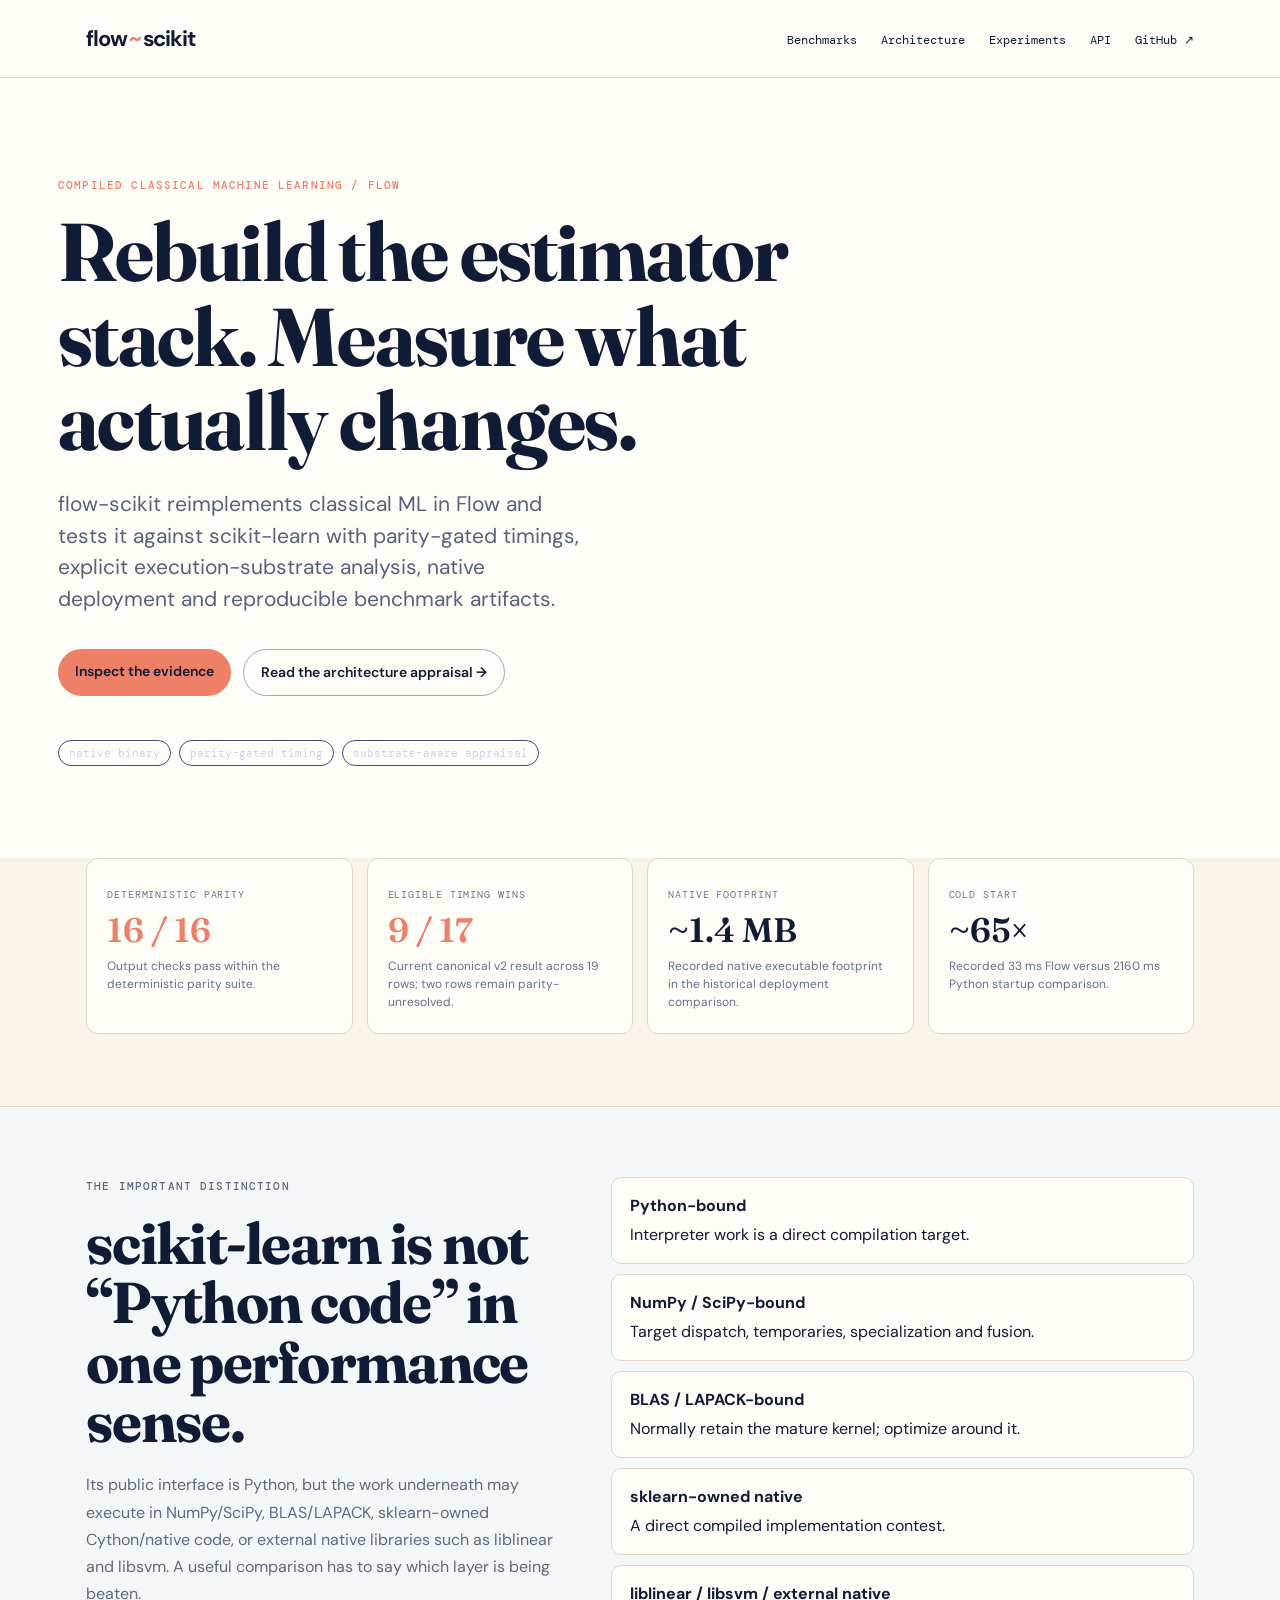
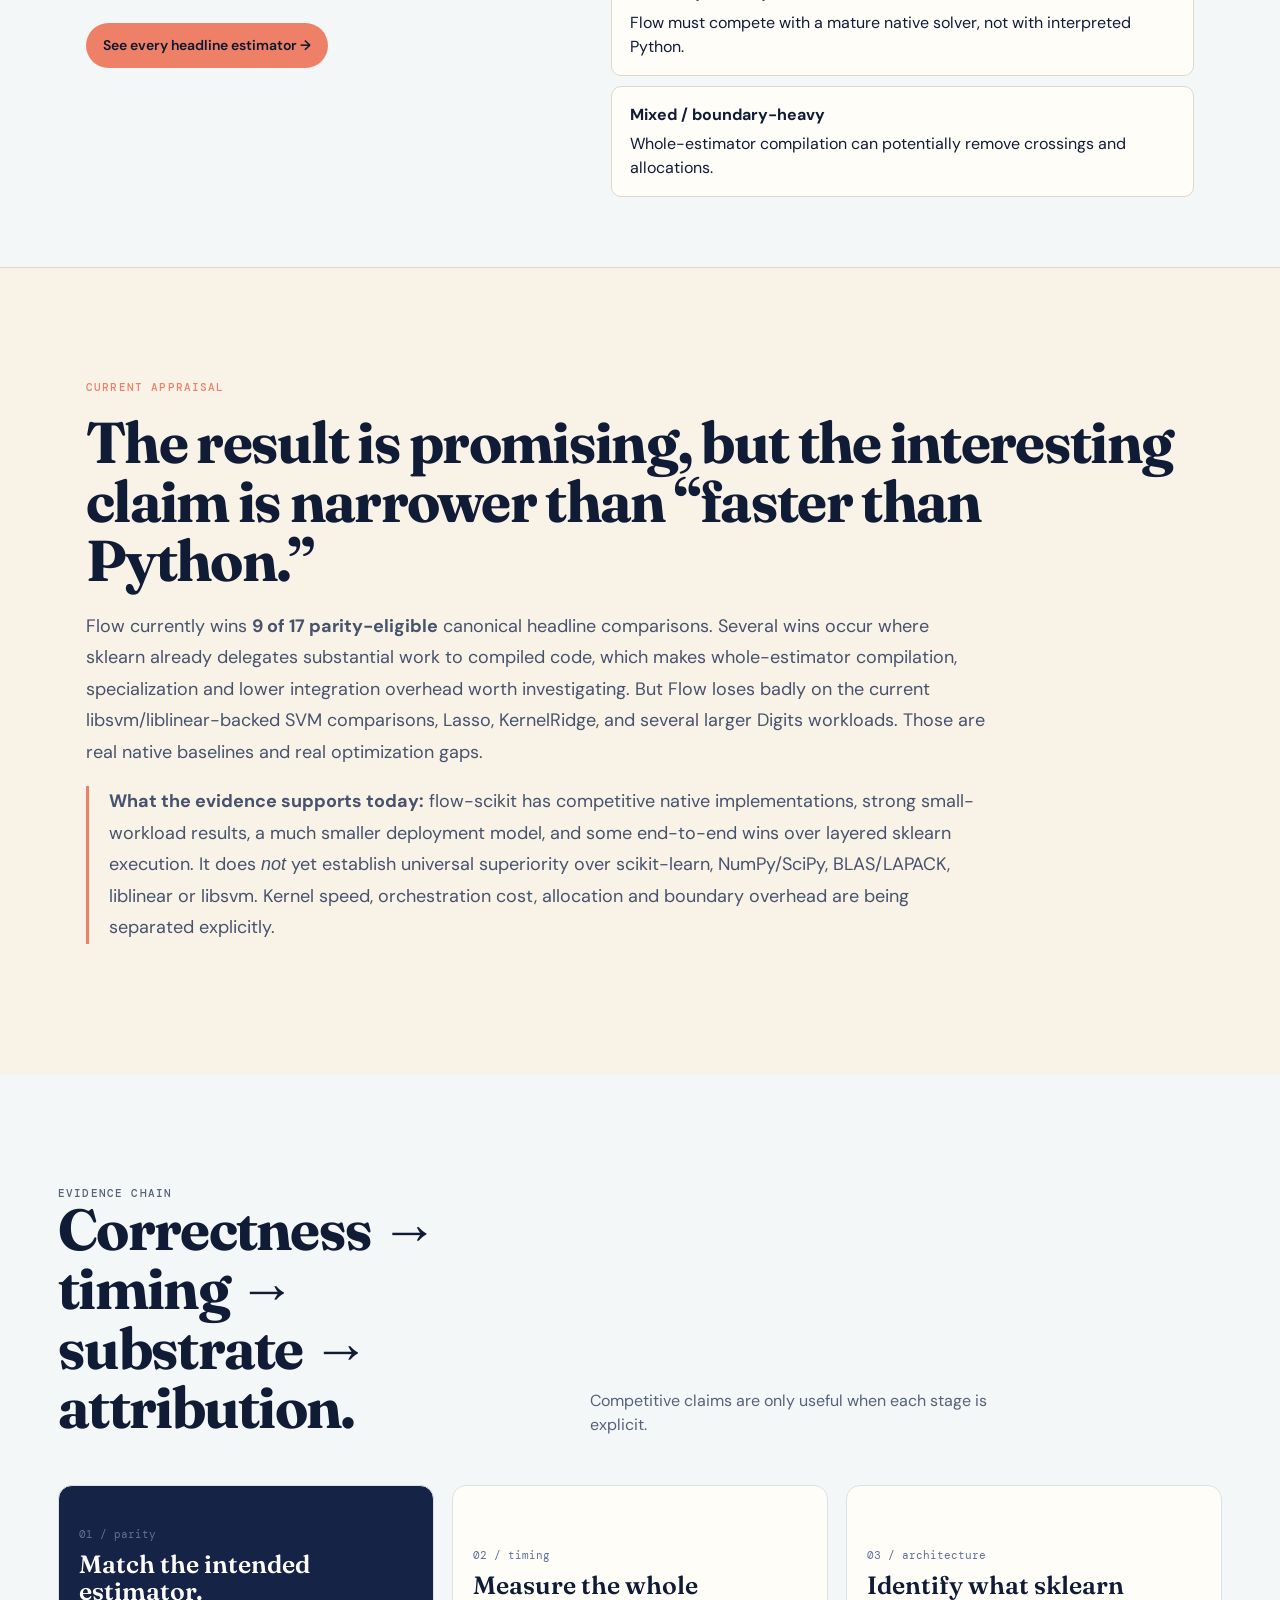
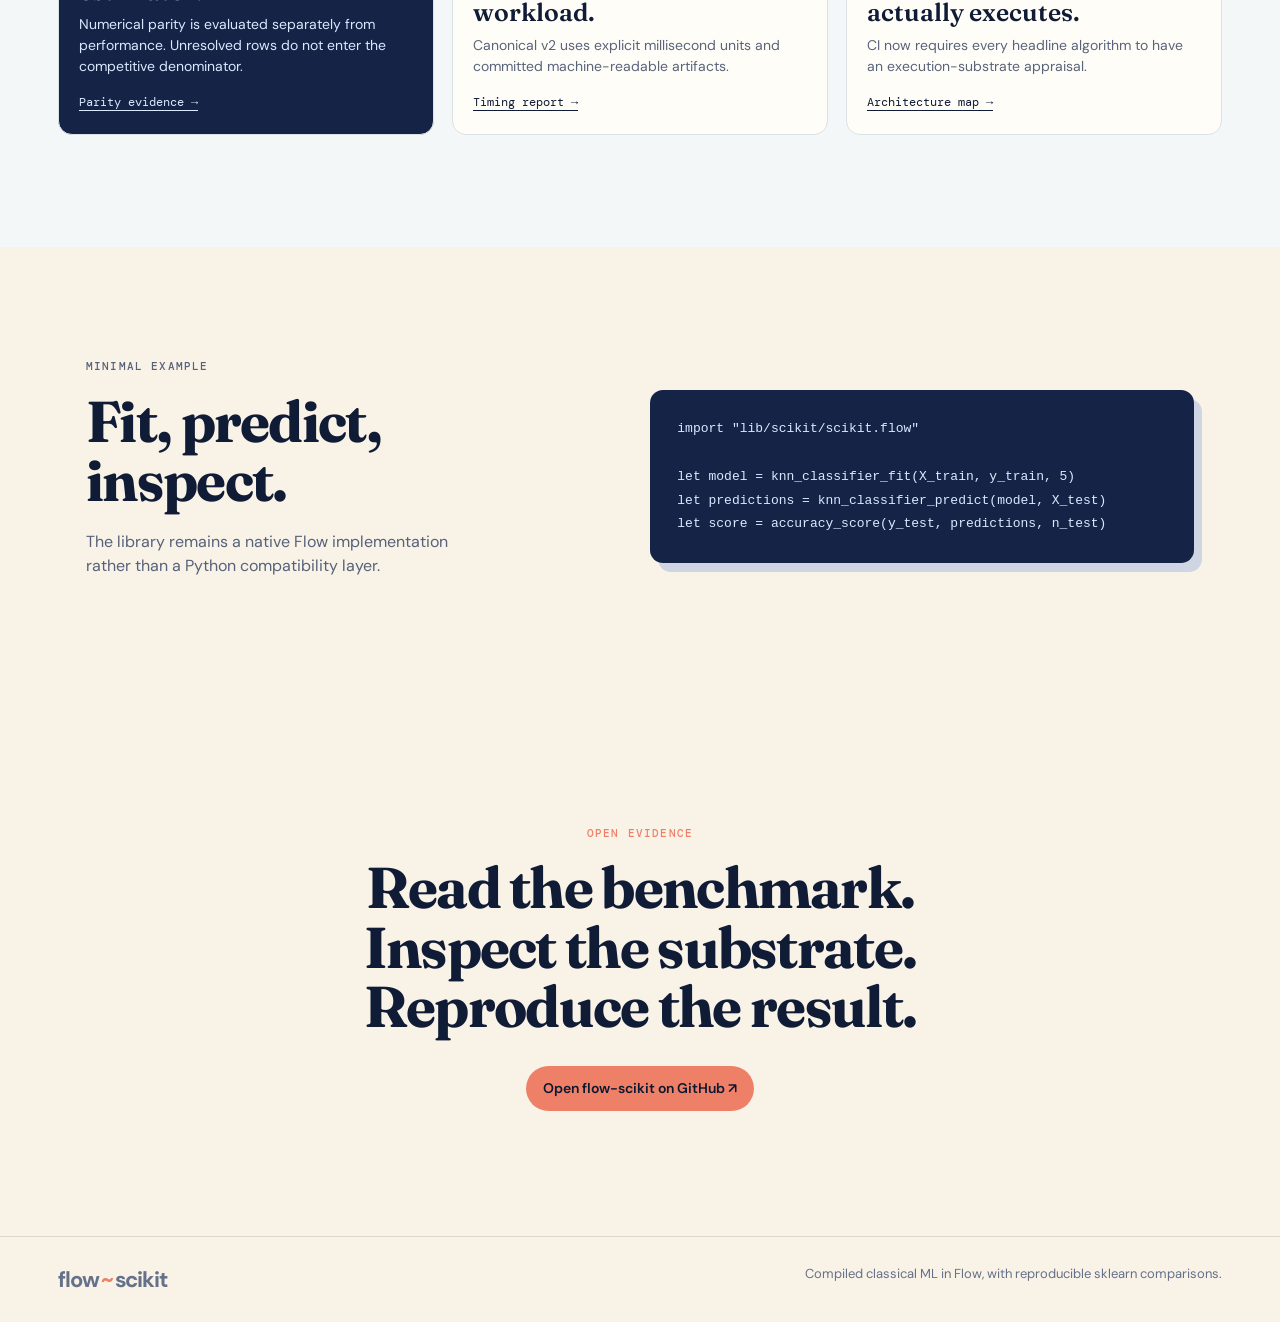
==== commit 623f30bb: "Clarify benchmark architecture and appraisal on project site" ====
--- a/docs/index.html
+++ b/docs/index.html
@@ -1,139 +1,5 @@
-<!doctype html>
-<html lang="en">
-  <head>
-    <meta charset="utf-8" />
-    <meta name="viewport" content="width=device-width, initial-scale=1" />
-    <meta name="description" content="scikit-learn reimplemented in Flow: native statistical learning with reproducible sklearn parity and performance benchmarks." />
-    <title>scikit-learn (Flow) — native statistical learning in Flow</title>
-    <link rel="stylesheet" href="styles.css" />
-    <style>
-      .proof-strip { max-width:1164px; margin:0 auto; padding:0 28px 72px; display:grid; grid-template-columns:repeat(4,minmax(0,1fr)); gap:14px; }
-      .proof-card { border:1px solid var(--line); border-radius:12px; background:var(--paper); padding:22px 20px; }
-      .proof-card strong { display:block; font:600 34px/1 Fraunces,serif; color:var(--ink); margin:8px 0 10px; }
-      .proof-card.flow strong { color:var(--coral); }
-      .proof-card span { font:10px "DM Mono",monospace; text-transform:uppercase; letter-spacing:.9px; color:#687493; }
-      .proof-card p { margin:0; font-size:12px; color:#64708a; line-height:1.5; }
-      .evidence-band { background:#f4f7f8; border-top:1px solid var(--line); border-bottom:1px solid var(--line); }
-      .evidence-inner { max-width:1164px; margin:0 auto; padding:74px 28px; display:grid; grid-template-columns:.85fr 1.15fr; gap:54px; align-items:start; }
-      .evidence-inner h2 { font-size:clamp(34px,4vw,50px); margin-top:8px; }
-      .evidence-inner .copy { color:#5d6982; font-size:16px; line-height:1.7; }
-      .evidence-list { display:grid; gap:12px; }
-      .evidence-row { background:var(--paper); border:1px solid var(--line); border-radius:11px; padding:18px 20px; display:grid; grid-template-columns:120px 1fr; gap:18px; }
-      .evidence-row strong { color:var(--ink); font:600 18px Fraunces,serif; }
-      .evidence-row span { color:#64708a; font-size:13px; line-height:1.55; }
-      @media (max-width:850px) { .proof-strip { grid-template-columns:repeat(2,1fr); } .evidence-inner { grid-template-columns:1fr; } }
-      @media (max-width:560px) { .proof-strip { grid-template-columns:1fr; padding:0 24px 52px; } .evidence-inner { padding:56px 24px; } }
-    </style>
-  </head>
-  <body>
-    <header class="site-header">
-      <a class="wordmark" href="#top" aria-label="flow-scikit home">flow<span>~</span>scikit</a>
-      <nav aria-label="Primary navigation">
-        <a href="#quickstart">Quick start</a>
-        <a href="benchmarks.html">Benchmarks</a>
-        <a href="demos.html">Experiments</a>
-        <a href="https://github.com/godofecht/flow-scikit/tree/main/lib/scikit">API</a>
-        <a href="https://github.com/godofecht/flow-scikit">GitHub ↗</a>
-      </nav>
-    </header>
-
-    <main id="top">
-      <section class="hero">
-        <div class="hero-copy">
-          <p class="eyebrow">native statistical learning / typed Flow</p>
-          <h1>scikit-learn ideas, compiled through Flow.</h1>
-          <p class="lede">
-            Classifiers, regressors, preprocessing, metrics, model selection, and native deployment
-            without a Python runtime. The implementation is backed by reproducible sklearn comparisons,
-            deterministic parity tests, and cross-platform builds.
-          </p>
-          <div class="actions">
-            <a class="button button-primary" href="https://github.com/godofecht/flow-scikit">Browse the code</a>
-            <a class="button button-quiet" href="benchmarks.html">Read the benchmark report ↓</a>
-          </div>
-          <ul class="chips" aria-label="Highlights">
-            <li>native binary</li>
-            <li>deterministic parity</li>
-            <li>Android target</li>
-          </ul>
-        </div>
-        <div class="hero-art" aria-hidden="true">
-          <img src="assets/hero.png" alt="" />
-          <span class="hero-note note-one">native model code</span>
-          <span class="hero-note note-two">reproducible comparisons</span>
-        </div>
-      </section>
-
-      <section class="proof-strip" aria-label="Evidence summary">
-        <article class="proof-card flow"><span>deterministic parity</span><strong>16 / 16</strong><p>Algorithms match sklearn outputs within the parity suite's 0.01 tolerance.</p></article>
-        <article class="proof-card flow"><span>headline timing wins</span><strong>10 / 17</strong><p>Flow wins the headline comparisons with non-zero stored Python timing resolution.</p></article>
-        <article class="proof-card"><span>native footprint</span><strong>1.4 MB</strong><p>Recorded native executable versus a 165 MB sklearn + numpy + scipy stack.</p></article>
-        <article class="proof-card"><span>cold start</span><strong>65×</strong><p>33 ms Flow versus 2160 ms Python in the recorded startup comparison.</p></article>
-      </section>
-
-      <section class="evidence-band">
-        <div class="evidence-inner">
-          <div>
-            <p class="eyebrow">measured, not implied</p>
-            <h2>The benchmark page shows the entire comparison.</h2>
-            <p class="copy">The report separates predictive quality, fit and prediction latency, deterministic output parity, startup cost, footprint, and Android portability. Python <code>perf_counter()</code> timings are explicitly converted from seconds to milliseconds before speedups are calculated.</p>
-            <a class="button button-primary" href="benchmarks.html">Open full benchmark report →</a>
-          </div>
-          <div class="evidence-list">
-            <div class="evidence-row"><strong>19 pairs</strong><span>Iris, digits, and diabetes headline algorithm/dataset comparisons with scores and timing.</span></div>
-            <div class="evidence-row"><strong>16 parity tests</strong><span>Fixed deterministic inputs and parameters, with numerical difference and per-algorithm runtime shown directly.</span></div>
-            <div class="evidence-row"><strong>3 platforms</strong><span>Python reference, native macOS Flow, and Android arm64 Flow measurements presented separately.</span></div>
-            <div class="evidence-row"><strong>Reproducible</strong><span>Benchmark programs and comparison scripts live in the repository beside the implementation.</span></div>
-          </div>
-        </div>
-      </section>
-
-      <section id="why" class="intro section-shell">
-        <p class="eyebrow">library design</p>
-        <h2>Familiar estimators with explicit data and decision steps.</h2>
-        <div class="feature-grid">
-          <article><span class="feature-number">01</span><h3>Native execution</h3><p>Flow emits native code, so model logic can ship without embedding a Python runtime or package environment.</p></article>
-          <article><span class="feature-number">02</span><h3>Observable behaviour</h3><p>Scores, predictions, thresholds, and benchmark parameters are kept explicit so comparisons remain inspectable.</p></article>
-          <article><span class="feature-number">03</span><h3>Parity as a test target</h3><p>Deterministic reference cases compare Flow outputs directly against sklearn rather than treating API similarity as correctness.</p></article>
-        </div>
-      </section>
-
-      <section id="quickstart" class="showcase section-shell">
-        <div class="showcase-heading">
-          <p class="eyebrow">start here</p>
-          <h2>Implementation, examples, benchmarks, experiments.</h2>
-          <p>Everything used to evaluate the project is kept alongside the library.</p>
-        </div>
-        <div class="demo-grid">
-          <article class="demo-card card-large text-card"><div class="demo-copy"><span>01 / examples</span><h3>Run a complete Flow program.</h3><p>Classification, regression, clustering, preprocessing, and search examples live beside the tests.</p><a href="https://github.com/godofecht/flow-scikit/tree/main/examples">Browse examples ↗</a></div></article>
-          <article class="demo-card text-card"><div class="demo-copy"><span>02 / benchmarks</span><h3>Inspect every figure.</h3><p>Scores, fit time, prediction time, speedups, parity, startup, footprint, and Android results are tabulated.</p><a href="benchmarks.html">Open benchmarks ↓</a></div></article>
-          <article class="demo-card text-card"><div class="demo-copy"><span>03 / experiments</span><h3>Run browser experiments.</h3><p>Browser experiments call Flow-built WASM kernels and expose their calculation results directly.</p><a href="demos.html#lab">Open experiments ↓</a></div></article>
-        </div>
-      </section>
-
-      <section class="code-section section-shell">
-        <div>
-          <p class="eyebrow">minimal example</p>
-          <h2>Fit, predict, inspect.</h2>
-          <p>The aggregate module exposes the library from one import; individual modules remain available for implementation-level inspection.</p>
-        </div>
-        <pre aria-label="Example Flow code"><code>import "lib/scikit/scikit.flow"
+<!doctype html><html lang="en"><head><meta charset="utf-8"><meta name="viewport" content="width=device-width,initial-scale=1"><meta name="description" content="Flow-scikit: compiled classical machine learning in Flow, with parity-gated benchmarks and execution-substrate analysis."><title>flow-scikit — compiled classical ML in Flow</title><link rel="stylesheet" href="styles.css"><style>.proof-strip{max-width:1164px;margin:0 auto;padding:0 28px 72px;display:grid;grid-template-columns:repeat(4,minmax(0,1fr));gap:14px}.proof-card{border:1px solid var(--line);border-radius:12px;background:var(--paper);padding:22px 20px}.proof-card strong{display:block;font:600 34px/1 Fraunces,serif;color:var(--ink);margin:8px 0 10px}.proof-card.flow strong{color:var(--coral)}.proof-card span{font:10px "DM Mono",monospace;text-transform:uppercase;letter-spacing:.9px;color:#687493}.proof-card p{margin:0;font-size:12px;color:#64708a;line-height:1.5}.band{background:#f4f7f8;border-top:1px solid var(--line);border-bottom:1px solid var(--line)}.two{max-width:1164px;margin:auto;padding:70px 28px;display:grid;grid-template-columns:.9fr 1.1fr;gap:48px}.two p{color:#5d6982;line-height:1.7}.layers{display:grid;gap:10px}.layer{background:var(--paper);border:1px solid var(--line);border-radius:10px;padding:16px 18px}.layer strong{display:block;margin-bottom:5px}.verdict{max-width:900px;font-size:18px;line-height:1.75;color:#46536d}.warn{border-left:3px solid var(--coral);padding-left:20px}@media(max-width:850px){.proof-strip{grid-template-columns:repeat(2,1fr)}.two{grid-template-columns:1fr}}@media(max-width:560px){.proof-strip{grid-template-columns:1fr}}</style></head><body><header class="site-header"><a class="wordmark" href="#top">flow<span>~</span>scikit</a><nav><a href="benchmarks.html">Benchmarks</a><a href="architecture.html">Architecture</a><a href="demos.html">Experiments</a><a href="https://github.com/godofecht/flow-scikit/tree/main/lib/scikit">API</a><a href="https://github.com/godofecht/flow-scikit">GitHub ↗</a></nav></header><main id="top"><section class="hero"><div class="hero-copy"><p class="eyebrow">compiled classical machine learning / Flow</p><h1>Rebuild the estimator stack. Measure what actually changes.</h1><p class="lede">flow-scikit reimplements classical ML in Flow and tests it against scikit-learn with parity-gated timings, explicit execution-substrate analysis, native deployment and reproducible benchmark artifacts.</p><div class="actions"><a class="button button-primary" href="benchmarks.html">Inspect the evidence</a><a class="button button-quiet" href="architecture.html">Read the architecture appraisal →</a></div><ul class="chips"><li>native binary</li><li>parity-gated timing</li><li>substrate-aware appraisal</li></ul></div><div class="hero-art" aria-hidden="true"><img src="assets/hero.png" alt=""><span class="hero-note note-one">whole-estimator compilation</span><span class="hero-note note-two">native baselines distinguished</span></div></section><section class="proof-strip"><article class="proof-card flow"><span>deterministic parity</span><strong>16 / 16</strong><p>Output checks pass within the deterministic parity suite.</p></article><article class="proof-card flow"><span>eligible timing wins</span><strong>9 / 17</strong><p>Current canonical v2 result across 19 rows; two rows remain parity-unresolved.</p></article><article class="proof-card"><span>native footprint</span><strong>~1.4 MB</strong><p>Recorded native executable footprint in the historical deployment comparison.</p></article><article class="proof-card"><span>cold start</span><strong>~65×</strong><p>Recorded 33 ms Flow versus 2160 ms Python startup comparison.</p></article></section><section class="band"><div class="two"><div><p class="eyebrow">the important distinction</p><h2>scikit-learn is not “Python code” in one performance sense.</h2><p>Its public interface is Python, but the work underneath may execute in NumPy/SciPy, BLAS/LAPACK, sklearn-owned Cython/native code, or external native libraries such as liblinear and libsvm. A useful comparison has to say which layer is being beaten.</p><a class="button button-primary" href="architecture.html">See every headline estimator →</a></div><div class="layers"><div class="layer"><strong>Python-bound</strong><span>Interpreter work is a direct compilation target.</span></div><div class="layer"><strong>NumPy / SciPy-bound</strong><span>Target dispatch, temporaries, specialization and fusion.</span></div><div class="layer"><strong>BLAS / LAPACK-bound</strong><span>Normally retain the mature kernel; optimize around it.</span></div><div class="layer"><strong>sklearn-owned native</strong><span>A direct compiled implementation contest.</span></div><div class="layer"><strong>liblinear / libsvm / external native</strong><span>Flow must compete with a mature native solver, not with interpreted Python.</span></div><div class="layer"><strong>Mixed / boundary-heavy</strong><span>Whole-estimator compilation can potentially remove crossings and allocations.</span></div></div></div></section><section class="section-shell"><p class="eyebrow">current appraisal</p><h2>The result is promising, but the interesting claim is narrower than “faster than Python.”</h2><p class="verdict">Flow currently wins <strong>9 of 17 parity-eligible</strong> canonical headline comparisons. Several wins occur where sklearn already delegates substantial work to compiled code, which makes whole-estimator compilation, specialization and lower integration overhead worth investigating. But Flow loses badly on the current libsvm/liblinear-backed SVM comparisons, Lasso, KernelRidge, and several larger Digits workloads. Those are real native baselines and real optimization gaps.</p><p class="verdict warn"><strong>What the evidence supports today:</strong> flow-scikit has competitive native implementations, strong small-workload results, a much smaller deployment model, and some end-to-end wins over layered sklearn execution. It does <em>not</em> yet establish universal superiority over scikit-learn, NumPy/SciPy, BLAS/LAPACK, liblinear or libsvm. Kernel speed, orchestration cost, allocation and boundary overhead are being separated explicitly.</p></section><section class="showcase section-shell"><div class="showcase-heading"><p class="eyebrow">evidence chain</p><h2>Correctness → timing → substrate → attribution.</h2><p>Competitive claims are only useful when each stage is explicit.</p></div><div class="demo-grid"><article class="demo-card text-card"><div class="demo-copy"><span>01 / parity</span><h3>Match the intended estimator.</h3><p>Numerical parity is evaluated separately from performance. Unresolved rows do not enter the competitive denominator.</p><a href="benchmarks.html">Parity evidence →</a></div></article><article class="demo-card text-card"><div class="demo-copy"><span>02 / timing</span><h3>Measure the whole workload.</h3><p>Canonical v2 uses explicit millisecond units and committed machine-readable artifacts.</p><a href="benchmarks.html">Timing report →</a></div></article><article class="demo-card text-card"><div class="demo-copy"><span>03 / architecture</span><h3>Identify what sklearn actually executes.</h3><p>CI now requires every headline algorithm to have an execution-substrate appraisal.</p><a href="architecture.html">Architecture map →</a></div></article></div></section><section class="code-section section-shell"><div><p class="eyebrow">minimal example</p><h2>Fit, predict, inspect.</h2><p>The library remains a native Flow implementation rather than a Python compatibility layer.</p></div><pre><code>import "lib/scikit/scikit.flow"
 
 let model = knn_classifier_fit(X_train, y_train, 5)
 let predictions = knn_classifier_predict(model, X_test)
-let score = accuracy_score(y_test, predictions, n_test)</code></pre>
-      </section>
-
-      <section class="closing section-shell">
-        <p class="eyebrow">open source</p>
-        <h2>Read the benchmark, inspect the implementation, reproduce the result.</h2>
-        <a class="button button-primary" href="https://github.com/godofecht/flow-scikit">Open flow-scikit on GitHub ↗</a>
-      </section>
-    </main>
-
-    <footer>
-      <a class="wordmark" href="#top">flow<span>~</span>scikit</a>
-      <p>Native statistical learning in Flow, with reproducible sklearn comparisons.</p>
-    </footer>
-  </body>
-</html>
+let score = accuracy_score(y_test, predictions, n_test)</code></pre></section><section class="closing section-shell"><p class="eyebrow">open evidence</p><h2>Read the benchmark. Inspect the substrate. Reproduce the result.</h2><a class="button button-primary" href="https://github.com/godofecht/flow-scikit">Open flow-scikit on GitHub ↗</a></section></main><footer><a class="wordmark" href="#top">flow<span>~</span>scikit</a><p>Compiled classical ML in Flow, with reproducible sklearn comparisons.</p></footer></body></html>
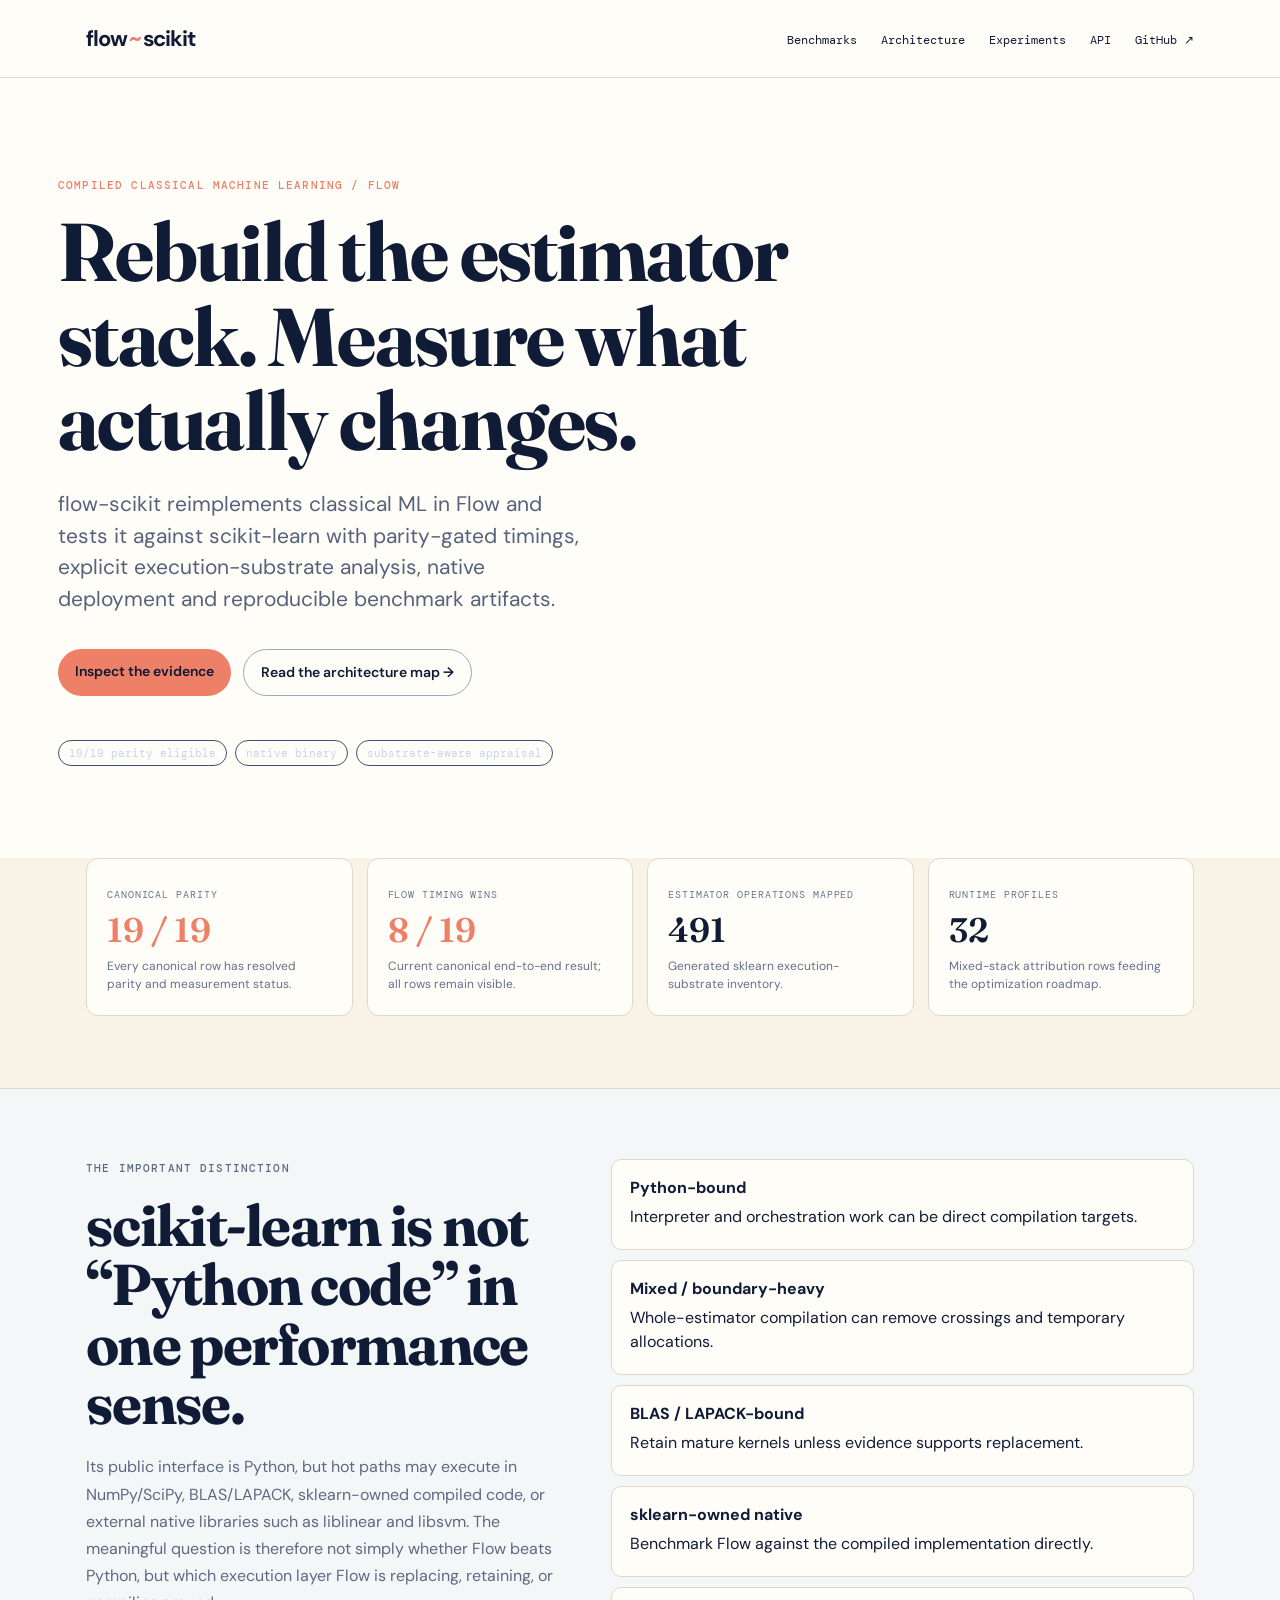
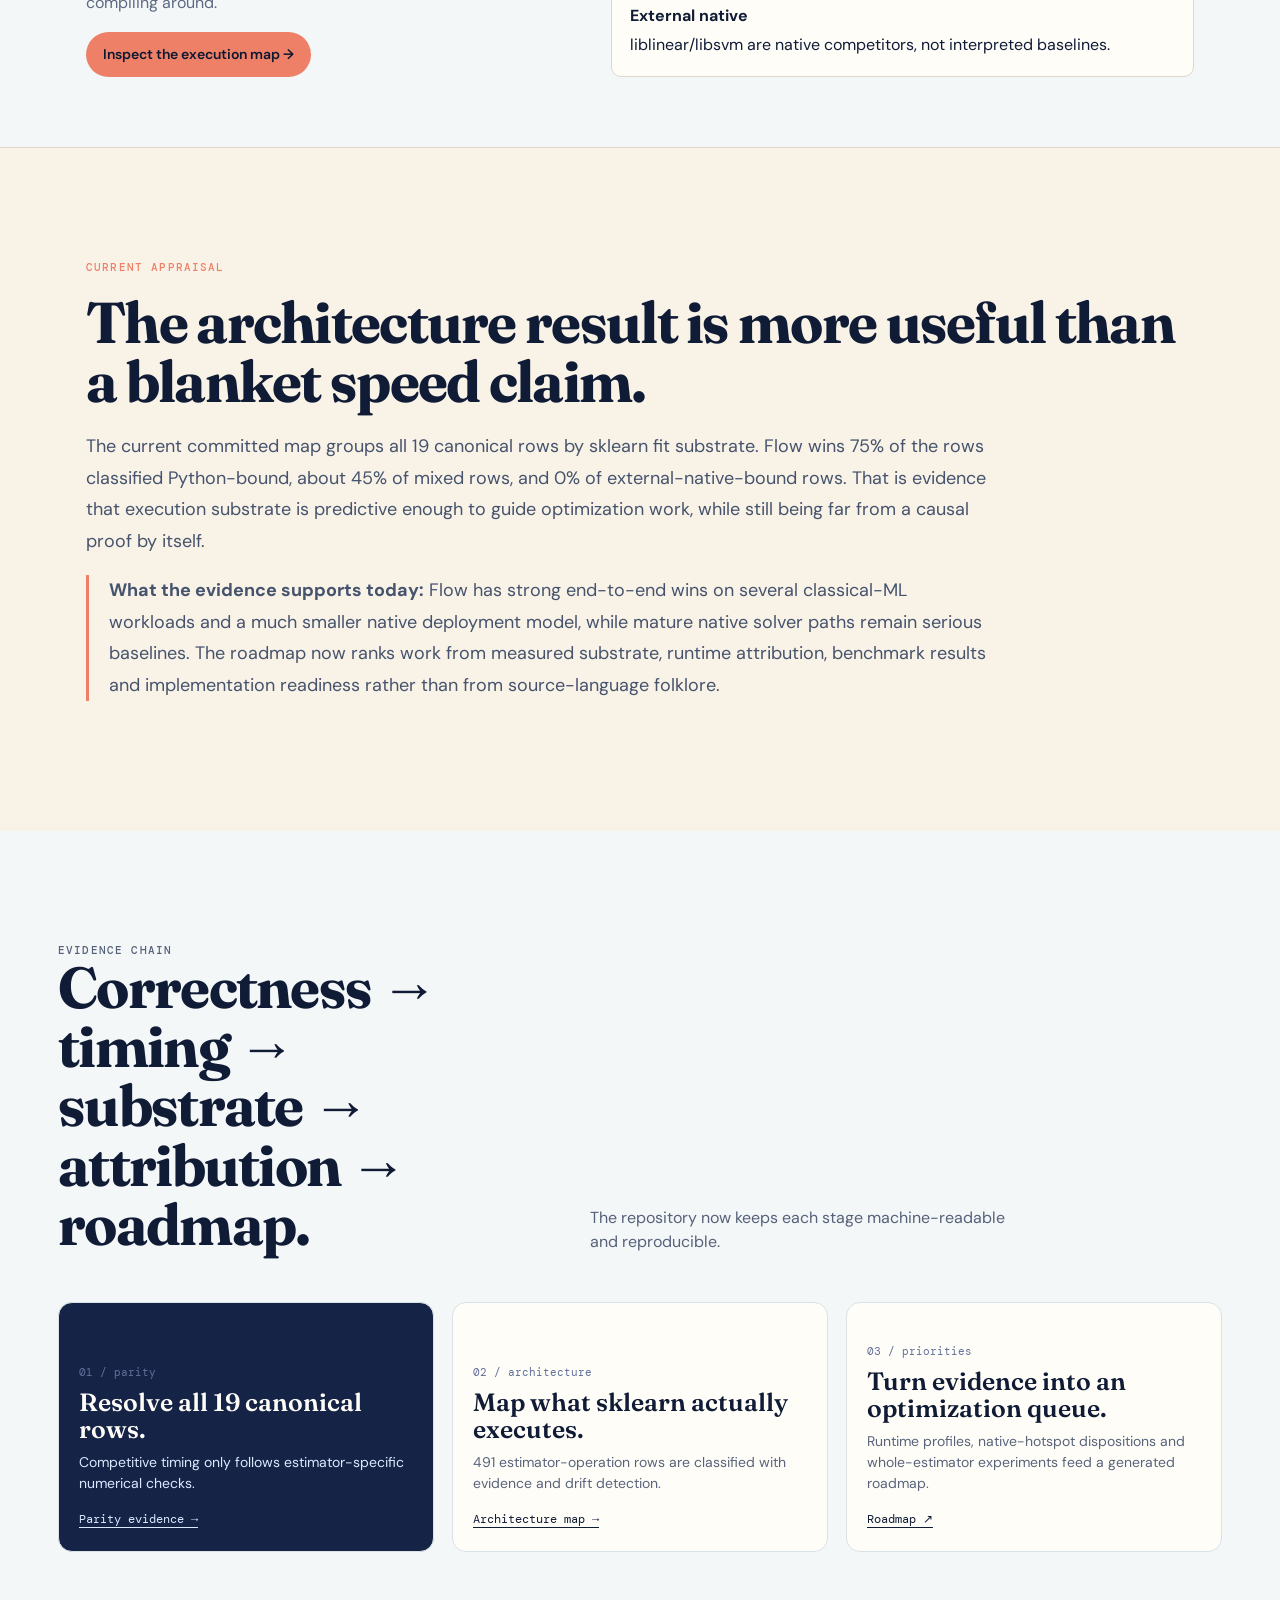
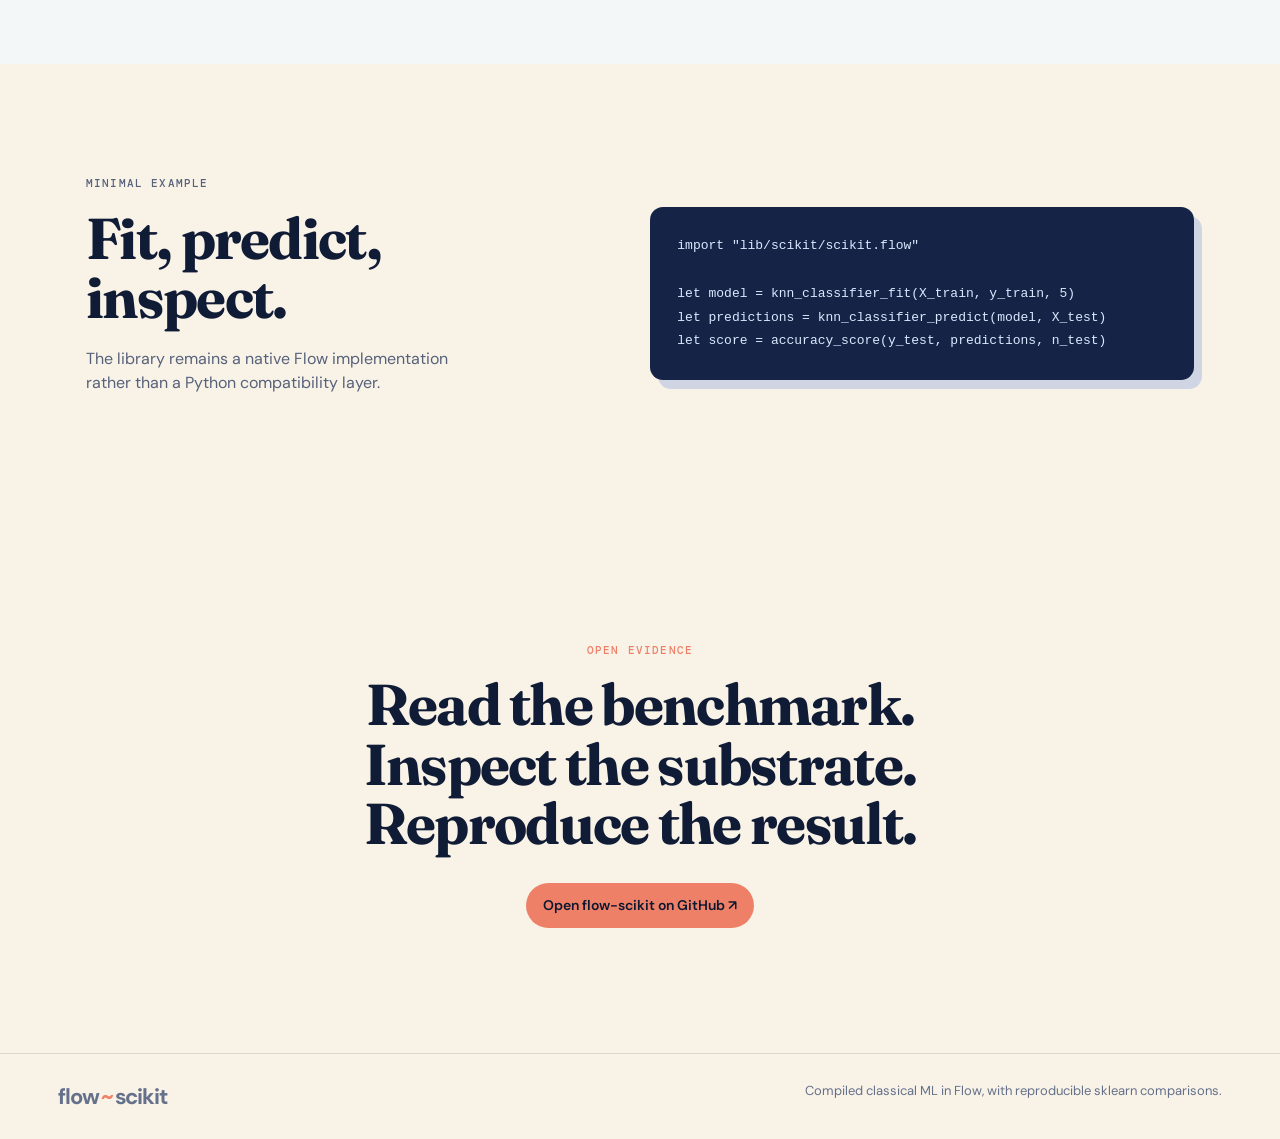
==== commit 254c27a3: "Refresh homepage for 19-of-19 parity and architecture evidence" ====
--- a/docs/index.html
+++ b/docs/index.html
@@ -1,5 +1,5 @@
-<!doctype html><html lang="en"><head><meta charset="utf-8"><meta name="viewport" content="width=device-width,initial-scale=1"><meta name="description" content="Flow-scikit: compiled classical machine learning in Flow, with parity-gated benchmarks and execution-substrate analysis."><title>flow-scikit — compiled classical ML in Flow</title><link rel="stylesheet" href="styles.css"><style>.proof-strip{max-width:1164px;margin:0 auto;padding:0 28px 72px;display:grid;grid-template-columns:repeat(4,minmax(0,1fr));gap:14px}.proof-card{border:1px solid var(--line);border-radius:12px;background:var(--paper);padding:22px 20px}.proof-card strong{display:block;font:600 34px/1 Fraunces,serif;color:var(--ink);margin:8px 0 10px}.proof-card.flow strong{color:var(--coral)}.proof-card span{font:10px "DM Mono",monospace;text-transform:uppercase;letter-spacing:.9px;color:#687493}.proof-card p{margin:0;font-size:12px;color:#64708a;line-height:1.5}.band{background:#f4f7f8;border-top:1px solid var(--line);border-bottom:1px solid var(--line)}.two{max-width:1164px;margin:auto;padding:70px 28px;display:grid;grid-template-columns:.9fr 1.1fr;gap:48px}.two p{color:#5d6982;line-height:1.7}.layers{display:grid;gap:10px}.layer{background:var(--paper);border:1px solid var(--line);border-radius:10px;padding:16px 18px}.layer strong{display:block;margin-bottom:5px}.verdict{max-width:900px;font-size:18px;line-height:1.75;color:#46536d}.warn{border-left:3px solid var(--coral);padding-left:20px}@media(max-width:850px){.proof-strip{grid-template-columns:repeat(2,1fr)}.two{grid-template-columns:1fr}}@media(max-width:560px){.proof-strip{grid-template-columns:1fr}}</style></head><body><header class="site-header"><a class="wordmark" href="#top">flow<span>~</span>scikit</a><nav><a href="benchmarks.html">Benchmarks</a><a href="architecture.html">Architecture</a><a href="demos.html">Experiments</a><a href="https://github.com/godofecht/flow-scikit/tree/main/lib/scikit">API</a><a href="https://github.com/godofecht/flow-scikit">GitHub ↗</a></nav></header><main id="top"><section class="hero"><div class="hero-copy"><p class="eyebrow">compiled classical machine learning / Flow</p><h1>Rebuild the estimator stack. Measure what actually changes.</h1><p class="lede">flow-scikit reimplements classical ML in Flow and tests it against scikit-learn with parity-gated timings, explicit execution-substrate analysis, native deployment and reproducible benchmark artifacts.</p><div class="actions"><a class="button button-primary" href="benchmarks.html">Inspect the evidence</a><a class="button button-quiet" href="architecture.html">Read the architecture appraisal →</a></div><ul class="chips"><li>native binary</li><li>parity-gated timing</li><li>substrate-aware appraisal</li></ul></div><div class="hero-art" aria-hidden="true"><img src="assets/hero.png" alt=""><span class="hero-note note-one">whole-estimator compilation</span><span class="hero-note note-two">native baselines distinguished</span></div></section><section class="proof-strip"><article class="proof-card flow"><span>deterministic parity</span><strong>16 / 16</strong><p>Output checks pass within the deterministic parity suite.</p></article><article class="proof-card flow"><span>eligible timing wins</span><strong>9 / 17</strong><p>Current canonical v2 result across 19 rows; two rows remain parity-unresolved.</p></article><article class="proof-card"><span>native footprint</span><strong>~1.4 MB</strong><p>Recorded native executable footprint in the historical deployment comparison.</p></article><article class="proof-card"><span>cold start</span><strong>~65×</strong><p>Recorded 33 ms Flow versus 2160 ms Python startup comparison.</p></article></section><section class="band"><div class="two"><div><p class="eyebrow">the important distinction</p><h2>scikit-learn is not “Python code” in one performance sense.</h2><p>Its public interface is Python, but the work underneath may execute in NumPy/SciPy, BLAS/LAPACK, sklearn-owned Cython/native code, or external native libraries such as liblinear and libsvm. A useful comparison has to say which layer is being beaten.</p><a class="button button-primary" href="architecture.html">See every headline estimator →</a></div><div class="layers"><div class="layer"><strong>Python-bound</strong><span>Interpreter work is a direct compilation target.</span></div><div class="layer"><strong>NumPy / SciPy-bound</strong><span>Target dispatch, temporaries, specialization and fusion.</span></div><div class="layer"><strong>BLAS / LAPACK-bound</strong><span>Normally retain the mature kernel; optimize around it.</span></div><div class="layer"><strong>sklearn-owned native</strong><span>A direct compiled implementation contest.</span></div><div class="layer"><strong>liblinear / libsvm / external native</strong><span>Flow must compete with a mature native solver, not with interpreted Python.</span></div><div class="layer"><strong>Mixed / boundary-heavy</strong><span>Whole-estimator compilation can potentially remove crossings and allocations.</span></div></div></div></section><section class="section-shell"><p class="eyebrow">current appraisal</p><h2>The result is promising, but the interesting claim is narrower than “faster than Python.”</h2><p class="verdict">Flow currently wins <strong>9 of 17 parity-eligible</strong> canonical headline comparisons. Several wins occur where sklearn already delegates substantial work to compiled code, which makes whole-estimator compilation, specialization and lower integration overhead worth investigating. But Flow loses badly on the current libsvm/liblinear-backed SVM comparisons, Lasso, KernelRidge, and several larger Digits workloads. Those are real native baselines and real optimization gaps.</p><p class="verdict warn"><strong>What the evidence supports today:</strong> flow-scikit has competitive native implementations, strong small-workload results, a much smaller deployment model, and some end-to-end wins over layered sklearn execution. It does <em>not</em> yet establish universal superiority over scikit-learn, NumPy/SciPy, BLAS/LAPACK, liblinear or libsvm. Kernel speed, orchestration cost, allocation and boundary overhead are being separated explicitly.</p></section><section class="showcase section-shell"><div class="showcase-heading"><p class="eyebrow">evidence chain</p><h2>Correctness → timing → substrate → attribution.</h2><p>Competitive claims are only useful when each stage is explicit.</p></div><div class="demo-grid"><article class="demo-card text-card"><div class="demo-copy"><span>01 / parity</span><h3>Match the intended estimator.</h3><p>Numerical parity is evaluated separately from performance. Unresolved rows do not enter the competitive denominator.</p><a href="benchmarks.html">Parity evidence →</a></div></article><article class="demo-card text-card"><div class="demo-copy"><span>02 / timing</span><h3>Measure the whole workload.</h3><p>Canonical v2 uses explicit millisecond units and committed machine-readable artifacts.</p><a href="benchmarks.html">Timing report →</a></div></article><article class="demo-card text-card"><div class="demo-copy"><span>03 / architecture</span><h3>Identify what sklearn actually executes.</h3><p>CI now requires every headline algorithm to have an execution-substrate appraisal.</p><a href="architecture.html">Architecture map →</a></div></article></div></section><section class="code-section section-shell"><div><p class="eyebrow">minimal example</p><h2>Fit, predict, inspect.</h2><p>The library remains a native Flow implementation rather than a Python compatibility layer.</p></div><pre><code>import "lib/scikit/scikit.flow"
+<!doctype html><html lang="en"><head><meta charset="utf-8"><meta name="viewport" content="width=device-width,initial-scale=1"><meta name="description" content="Flow-scikit: compiled classical machine learning in Flow, with 19/19 parity-gated benchmarks and execution-substrate analysis."><title>flow-scikit — compiled classical ML in Flow</title><link rel="stylesheet" href="styles.css"><style>.proof-strip{max-width:1164px;margin:0 auto;padding:0 28px 72px;display:grid;grid-template-columns:repeat(4,minmax(0,1fr));gap:14px}.proof-card{border:1px solid var(--line);border-radius:12px;background:var(--paper);padding:22px 20px}.proof-card strong{display:block;font:600 34px/1 Fraunces,serif;color:var(--ink);margin:8px 0 10px}.proof-card.flow strong{color:var(--coral)}.proof-card span{font:10px "DM Mono",monospace;text-transform:uppercase;letter-spacing:.9px;color:#687493}.proof-card p{margin:0;font-size:12px;color:#64708a;line-height:1.5}.band{background:#f4f7f8;border-top:1px solid var(--line);border-bottom:1px solid var(--line)}.two{max-width:1164px;margin:auto;padding:70px 28px;display:grid;grid-template-columns:.9fr 1.1fr;gap:48px}.two p{color:#5d6982;line-height:1.7}.layers{display:grid;gap:10px}.layer{background:var(--paper);border:1px solid var(--line);border-radius:10px;padding:16px 18px}.layer strong{display:block;margin-bottom:5px}.verdict{max-width:900px;font-size:18px;line-height:1.75;color:#46536d}.warn{border-left:3px solid var(--coral);padding-left:20px}@media(max-width:850px){.proof-strip{grid-template-columns:repeat(2,1fr)}.two{grid-template-columns:1fr}}@media(max-width:560px){.proof-strip{grid-template-columns:1fr}}</style></head><body><header class="site-header"><a class="wordmark" href="#top">flow<span>~</span>scikit</a><nav><a href="benchmarks.html">Benchmarks</a><a href="architecture.html">Architecture</a><a href="demos.html">Experiments</a><a href="https://github.com/godofecht/flow-scikit/tree/main/lib/scikit">API</a><a href="https://github.com/godofecht/flow-scikit">GitHub ↗</a></nav></header><main id="top"><section class="hero"><div class="hero-copy"><p class="eyebrow">compiled classical machine learning / Flow</p><h1>Rebuild the estimator stack. Measure what actually changes.</h1><p class="lede">flow-scikit reimplements classical ML in Flow and tests it against scikit-learn with parity-gated timings, explicit execution-substrate analysis, native deployment and reproducible benchmark artifacts.</p><div class="actions"><a class="button button-primary" href="benchmarks.html">Inspect the evidence</a><a class="button button-quiet" href="architecture.html">Read the architecture map →</a></div><ul class="chips"><li>19/19 parity eligible</li><li>native binary</li><li>substrate-aware appraisal</li></ul></div><div class="hero-art" aria-hidden="true"><img src="assets/hero.png" alt=""><span class="hero-note note-one">whole-estimator compilation</span><span class="hero-note note-two">native baselines distinguished</span></div></section><section class="proof-strip"><article class="proof-card flow"><span>canonical parity</span><strong id="eligible">19 / 19</strong><p>Every canonical row has resolved parity and measurement status.</p></article><article class="proof-card flow"><span>Flow timing wins</span><strong id="wins">8 / 19</strong><p>Current canonical end-to-end result; all rows remain visible.</p></article><article class="proof-card"><span>estimator operations mapped</span><strong id="inventory">491</strong><p>Generated sklearn execution-substrate inventory.</p></article><article class="proof-card"><span>runtime profiles</span><strong id="profiles">32</strong><p>Mixed-stack attribution rows feeding the optimization roadmap.</p></article></section><section class="band"><div class="two"><div><p class="eyebrow">the important distinction</p><h2>scikit-learn is not “Python code” in one performance sense.</h2><p>Its public interface is Python, but hot paths may execute in NumPy/SciPy, BLAS/LAPACK, sklearn-owned compiled code, or external native libraries such as liblinear and libsvm. The meaningful question is therefore not simply whether Flow beats Python, but which execution layer Flow is replacing, retaining, or compiling around.</p><a class="button button-primary" href="architecture.html">Inspect the execution map →</a></div><div class="layers"><div class="layer"><strong>Python-bound</strong><span>Interpreter and orchestration work can be direct compilation targets.</span></div><div class="layer"><strong>Mixed / boundary-heavy</strong><span>Whole-estimator compilation can remove crossings and temporary allocations.</span></div><div class="layer"><strong>BLAS / LAPACK-bound</strong><span>Retain mature kernels unless evidence supports replacement.</span></div><div class="layer"><strong>sklearn-owned native</strong><span>Benchmark Flow against the compiled implementation directly.</span></div><div class="layer"><strong>External native</strong><span>liblinear/libsvm are native competitors, not interpreted baselines.</span></div></div></div></section><section class="section-shell"><p class="eyebrow">current appraisal</p><h2>The architecture result is more useful than a blanket speed claim.</h2><p class="verdict">The current committed map groups all 19 canonical rows by sklearn fit substrate. Flow wins 75% of the rows classified Python-bound, about 45% of mixed rows, and 0% of external-native-bound rows. That is evidence that execution substrate is predictive enough to guide optimization work, while still being far from a causal proof by itself.</p><p class="verdict warn"><strong>What the evidence supports today:</strong> Flow has strong end-to-end wins on several classical-ML workloads and a much smaller native deployment model, while mature native solver paths remain serious baselines. The roadmap now ranks work from measured substrate, runtime attribution, benchmark results and implementation readiness rather than from source-language folklore.</p></section><section class="showcase section-shell"><div class="showcase-heading"><p class="eyebrow">evidence chain</p><h2>Correctness → timing → substrate → attribution → roadmap.</h2><p>The repository now keeps each stage machine-readable and reproducible.</p></div><div class="demo-grid"><article class="demo-card text-card"><div class="demo-copy"><span>01 / parity</span><h3>Resolve all 19 canonical rows.</h3><p>Competitive timing only follows estimator-specific numerical checks.</p><a href="benchmarks.html">Parity evidence →</a></div></article><article class="demo-card text-card"><div class="demo-copy"><span>02 / architecture</span><h3>Map what sklearn actually executes.</h3><p>491 estimator-operation rows are classified with evidence and drift detection.</p><a href="architecture.html">Architecture map →</a></div></article><article class="demo-card text-card"><div class="demo-copy"><span>03 / priorities</span><h3>Turn evidence into an optimization queue.</h3><p>Runtime profiles, native-hotspot dispositions and whole-estimator experiments feed a generated roadmap.</p><a href="https://github.com/godofecht/flow-scikit/blob/main/benchmarks/OPTIMIZATION_ROADMAP.md">Roadmap ↗</a></div></article></div></section><section class="code-section section-shell"><div><p class="eyebrow">minimal example</p><h2>Fit, predict, inspect.</h2><p>The library remains a native Flow implementation rather than a Python compatibility layer.</p></div><pre><code>import "lib/scikit/scikit.flow"
 
 let model = knn_classifier_fit(X_train, y_train, 5)
 let predictions = knn_classifier_predict(model, X_test)
-let score = accuracy_score(y_test, predictions, n_test)</code></pre></section><section class="closing section-shell"><p class="eyebrow">open evidence</p><h2>Read the benchmark. Inspect the substrate. Reproduce the result.</h2><a class="button button-primary" href="https://github.com/godofecht/flow-scikit">Open flow-scikit on GitHub ↗</a></section></main><footer><a class="wordmark" href="#top">flow<span>~</span>scikit</a><p>Compiled classical ML in Flow, with reproducible sklearn comparisons.</p></footer></body></html>+let score = accuracy_score(y_test, predictions, n_test)</code></pre></section><section class="closing section-shell"><p class="eyebrow">open evidence</p><h2>Read the benchmark. Inspect the substrate. Reproduce the result.</h2><a class="button button-primary" href="https://github.com/godofecht/flow-scikit">Open flow-scikit on GitHub ↗</a></section></main><footer><a class="wordmark" href="#top">flow<span>~</span>scikit</a><p>Compiled classical ML in Flow, with reproducible sklearn comparisons.</p></footer><script>Promise.all([fetch('headline-result-v2.json').then(r=>r.json()),fetch('architecture-performance-map.json').then(r=>r.json())]).then(([h,a])=>{document.getElementById('eligible').textContent=`${h.counts.eligible_comparisons} / ${h.counts.total_rows}`;document.getElementById('wins').textContent=`${h.counts.flow_wins} / ${h.counts.eligible_comparisons}`;document.getElementById('inventory').textContent=a.coverage.inventory_operations;document.getElementById('profiles').textContent=a.coverage.profile_rows})</script></body></html>
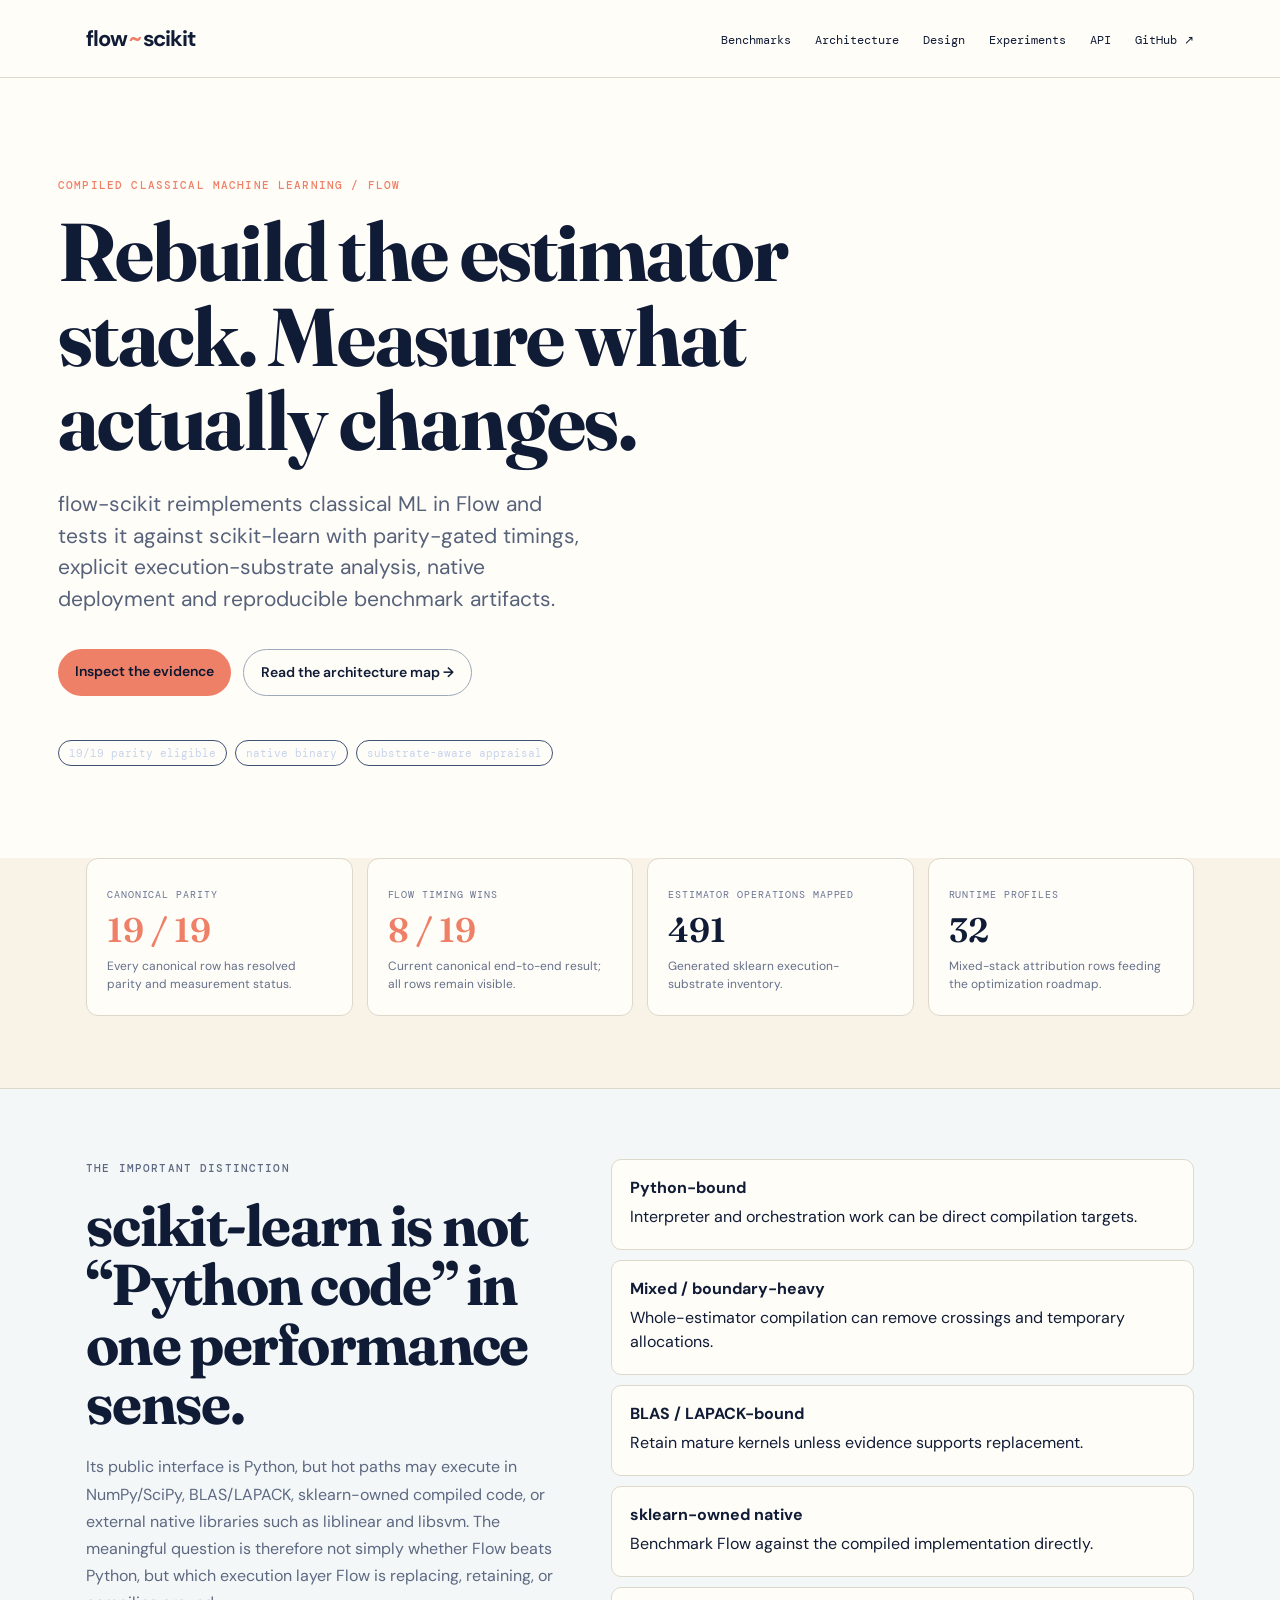
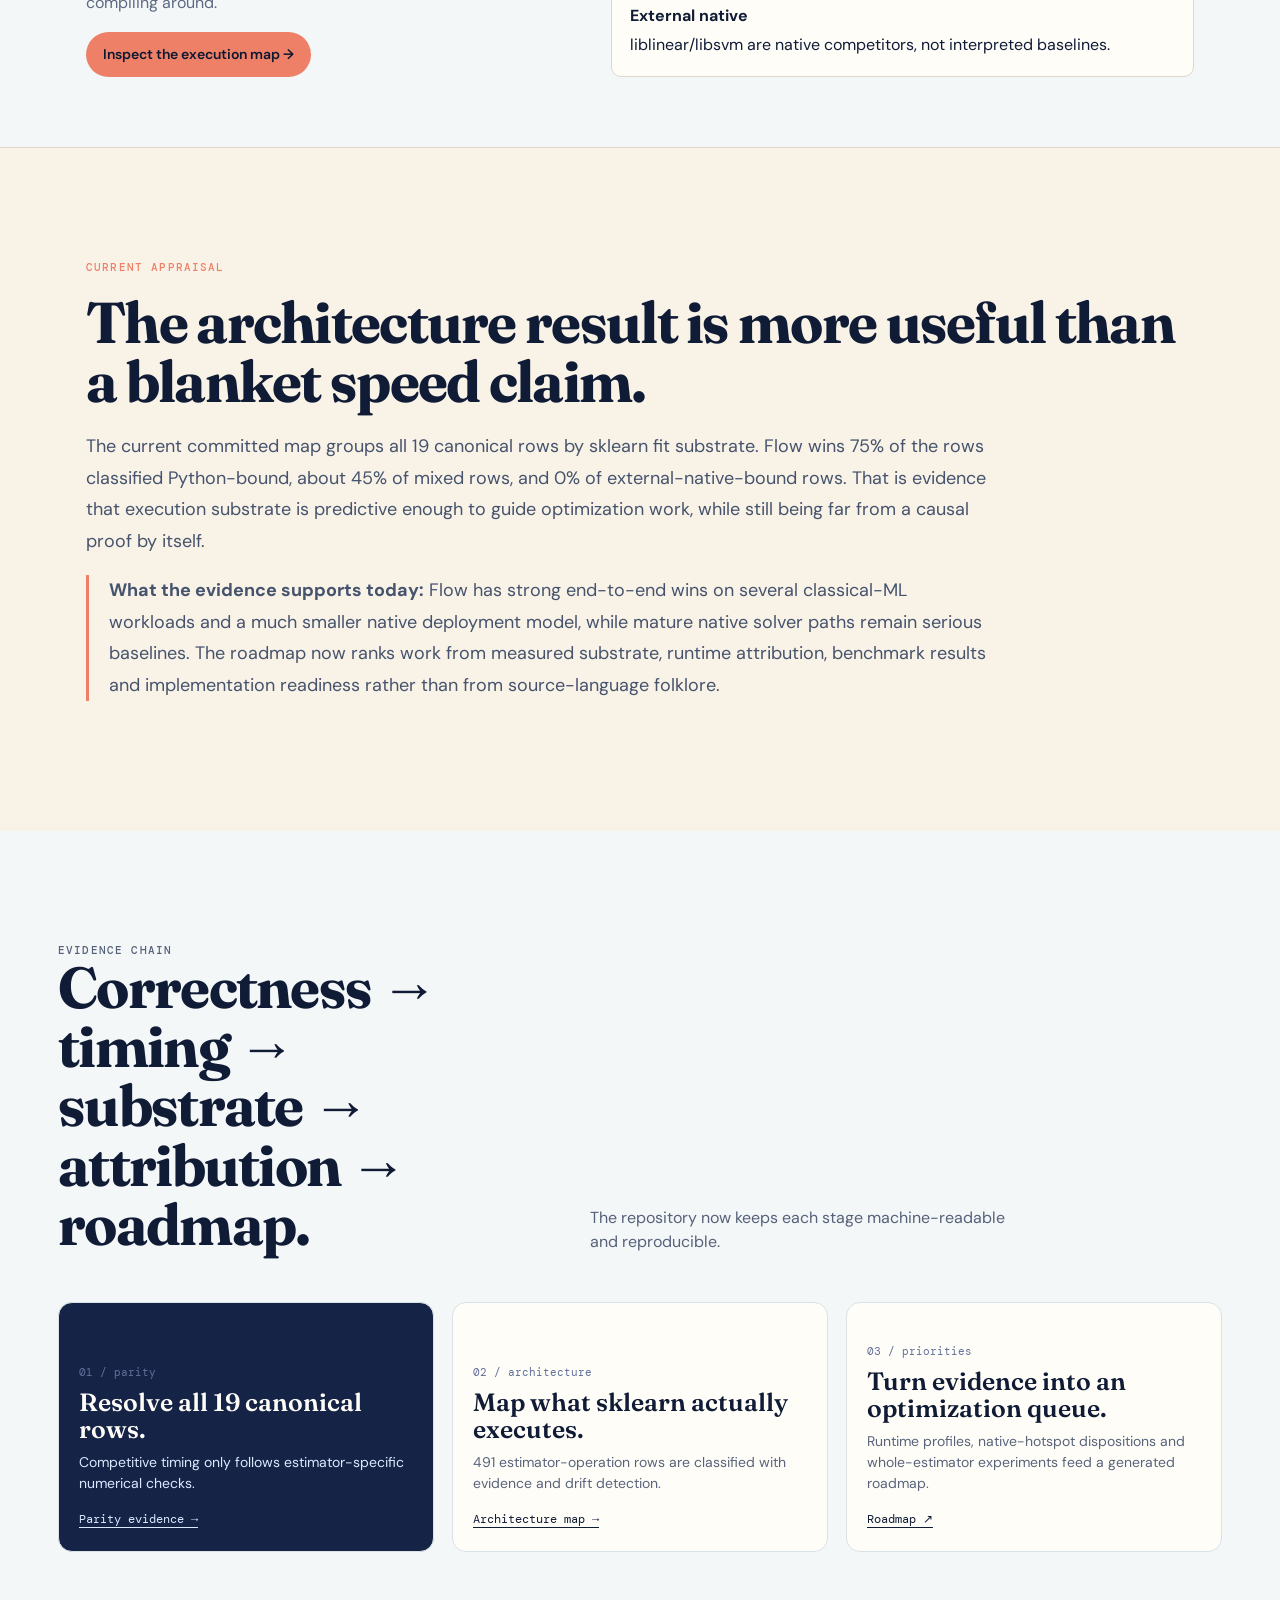
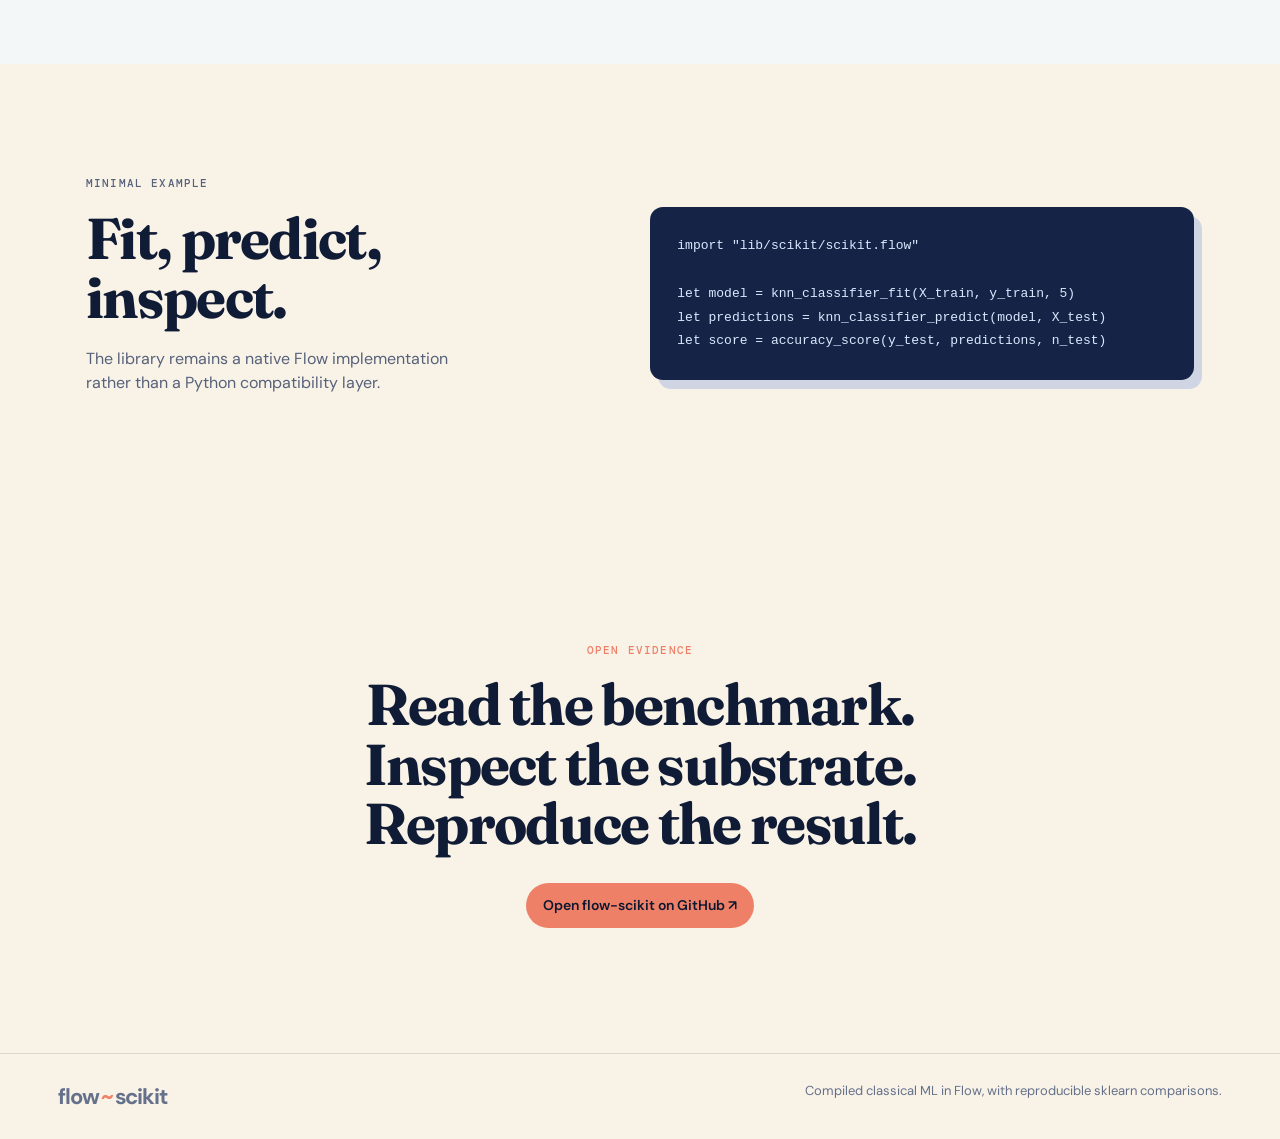
==== commit 509fe110: "docs: publish the design rationale on the Pages site docs/design-rationale.md landed in the Pages di" ====
--- a/docs/index.html
+++ b/docs/index.html
@@ -1,4 +1,4 @@
-<!doctype html><html lang="en"><head><meta charset="utf-8"><meta name="viewport" content="width=device-width,initial-scale=1"><meta name="description" content="Flow-scikit: compiled classical machine learning in Flow, with 19/19 parity-gated benchmarks and execution-substrate analysis."><title>flow-scikit — compiled classical ML in Flow</title><link rel="stylesheet" href="styles.css"><style>.proof-strip{max-width:1164px;margin:0 auto;padding:0 28px 72px;display:grid;grid-template-columns:repeat(4,minmax(0,1fr));gap:14px}.proof-card{border:1px solid var(--line);border-radius:12px;background:var(--paper);padding:22px 20px}.proof-card strong{display:block;font:600 34px/1 Fraunces,serif;color:var(--ink);margin:8px 0 10px}.proof-card.flow strong{color:var(--coral)}.proof-card span{font:10px "DM Mono",monospace;text-transform:uppercase;letter-spacing:.9px;color:#687493}.proof-card p{margin:0;font-size:12px;color:#64708a;line-height:1.5}.band{background:#f4f7f8;border-top:1px solid var(--line);border-bottom:1px solid var(--line)}.two{max-width:1164px;margin:auto;padding:70px 28px;display:grid;grid-template-columns:.9fr 1.1fr;gap:48px}.two p{color:#5d6982;line-height:1.7}.layers{display:grid;gap:10px}.layer{background:var(--paper);border:1px solid var(--line);border-radius:10px;padding:16px 18px}.layer strong{display:block;margin-bottom:5px}.verdict{max-width:900px;font-size:18px;line-height:1.75;color:#46536d}.warn{border-left:3px solid var(--coral);padding-left:20px}@media(max-width:850px){.proof-strip{grid-template-columns:repeat(2,1fr)}.two{grid-template-columns:1fr}}@media(max-width:560px){.proof-strip{grid-template-columns:1fr}}</style></head><body><header class="site-header"><a class="wordmark" href="#top">flow<span>~</span>scikit</a><nav><a href="benchmarks.html">Benchmarks</a><a href="architecture.html">Architecture</a><a href="demos.html">Experiments</a><a href="https://github.com/godofecht/flow-scikit/tree/main/lib/scikit">API</a><a href="https://github.com/godofecht/flow-scikit">GitHub ↗</a></nav></header><main id="top"><section class="hero"><div class="hero-copy"><p class="eyebrow">compiled classical machine learning / Flow</p><h1>Rebuild the estimator stack. Measure what actually changes.</h1><p class="lede">flow-scikit reimplements classical ML in Flow and tests it against scikit-learn with parity-gated timings, explicit execution-substrate analysis, native deployment and reproducible benchmark artifacts.</p><div class="actions"><a class="button button-primary" href="benchmarks.html">Inspect the evidence</a><a class="button button-quiet" href="architecture.html">Read the architecture map →</a></div><ul class="chips"><li>19/19 parity eligible</li><li>native binary</li><li>substrate-aware appraisal</li></ul></div><div class="hero-art" aria-hidden="true"><img src="assets/hero.png" alt=""><span class="hero-note note-one">whole-estimator compilation</span><span class="hero-note note-two">native baselines distinguished</span></div></section><section class="proof-strip"><article class="proof-card flow"><span>canonical parity</span><strong id="eligible">19 / 19</strong><p>Every canonical row has resolved parity and measurement status.</p></article><article class="proof-card flow"><span>Flow timing wins</span><strong id="wins">8 / 19</strong><p>Current canonical end-to-end result; all rows remain visible.</p></article><article class="proof-card"><span>estimator operations mapped</span><strong id="inventory">491</strong><p>Generated sklearn execution-substrate inventory.</p></article><article class="proof-card"><span>runtime profiles</span><strong id="profiles">32</strong><p>Mixed-stack attribution rows feeding the optimization roadmap.</p></article></section><section class="band"><div class="two"><div><p class="eyebrow">the important distinction</p><h2>scikit-learn is not “Python code” in one performance sense.</h2><p>Its public interface is Python, but hot paths may execute in NumPy/SciPy, BLAS/LAPACK, sklearn-owned compiled code, or external native libraries such as liblinear and libsvm. The meaningful question is therefore not simply whether Flow beats Python, but which execution layer Flow is replacing, retaining, or compiling around.</p><a class="button button-primary" href="architecture.html">Inspect the execution map →</a></div><div class="layers"><div class="layer"><strong>Python-bound</strong><span>Interpreter and orchestration work can be direct compilation targets.</span></div><div class="layer"><strong>Mixed / boundary-heavy</strong><span>Whole-estimator compilation can remove crossings and temporary allocations.</span></div><div class="layer"><strong>BLAS / LAPACK-bound</strong><span>Retain mature kernels unless evidence supports replacement.</span></div><div class="layer"><strong>sklearn-owned native</strong><span>Benchmark Flow against the compiled implementation directly.</span></div><div class="layer"><strong>External native</strong><span>liblinear/libsvm are native competitors, not interpreted baselines.</span></div></div></div></section><section class="section-shell"><p class="eyebrow">current appraisal</p><h2>The architecture result is more useful than a blanket speed claim.</h2><p class="verdict">The current committed map groups all 19 canonical rows by sklearn fit substrate. Flow wins 75% of the rows classified Python-bound, about 45% of mixed rows, and 0% of external-native-bound rows. That is evidence that execution substrate is predictive enough to guide optimization work, while still being far from a causal proof by itself.</p><p class="verdict warn"><strong>What the evidence supports today:</strong> Flow has strong end-to-end wins on several classical-ML workloads and a much smaller native deployment model, while mature native solver paths remain serious baselines. The roadmap now ranks work from measured substrate, runtime attribution, benchmark results and implementation readiness rather than from source-language folklore.</p></section><section class="showcase section-shell"><div class="showcase-heading"><p class="eyebrow">evidence chain</p><h2>Correctness → timing → substrate → attribution → roadmap.</h2><p>The repository now keeps each stage machine-readable and reproducible.</p></div><div class="demo-grid"><article class="demo-card text-card"><div class="demo-copy"><span>01 / parity</span><h3>Resolve all 19 canonical rows.</h3><p>Competitive timing only follows estimator-specific numerical checks.</p><a href="benchmarks.html">Parity evidence →</a></div></article><article class="demo-card text-card"><div class="demo-copy"><span>02 / architecture</span><h3>Map what sklearn actually executes.</h3><p>491 estimator-operation rows are classified with evidence and drift detection.</p><a href="architecture.html">Architecture map →</a></div></article><article class="demo-card text-card"><div class="demo-copy"><span>03 / priorities</span><h3>Turn evidence into an optimization queue.</h3><p>Runtime profiles, native-hotspot dispositions and whole-estimator experiments feed a generated roadmap.</p><a href="https://github.com/godofecht/flow-scikit/blob/main/benchmarks/OPTIMIZATION_ROADMAP.md">Roadmap ↗</a></div></article></div></section><section class="code-section section-shell"><div><p class="eyebrow">minimal example</p><h2>Fit, predict, inspect.</h2><p>The library remains a native Flow implementation rather than a Python compatibility layer.</p></div><pre><code>import "lib/scikit/scikit.flow"
+<!doctype html><html lang="en"><head><meta charset="utf-8"><meta name="viewport" content="width=device-width,initial-scale=1"><meta name="description" content="Flow-scikit: compiled classical machine learning in Flow, with 19/19 parity-gated benchmarks and execution-substrate analysis."><title>flow-scikit — compiled classical ML in Flow</title><link rel="stylesheet" href="styles.css"><style>.proof-strip{max-width:1164px;margin:0 auto;padding:0 28px 72px;display:grid;grid-template-columns:repeat(4,minmax(0,1fr));gap:14px}.proof-card{border:1px solid var(--line);border-radius:12px;background:var(--paper);padding:22px 20px}.proof-card strong{display:block;font:600 34px/1 Fraunces,serif;color:var(--ink);margin:8px 0 10px}.proof-card.flow strong{color:var(--coral)}.proof-card span{font:10px "DM Mono",monospace;text-transform:uppercase;letter-spacing:.9px;color:#687493}.proof-card p{margin:0;font-size:12px;color:#64708a;line-height:1.5}.band{background:#f4f7f8;border-top:1px solid var(--line);border-bottom:1px solid var(--line)}.two{max-width:1164px;margin:auto;padding:70px 28px;display:grid;grid-template-columns:.9fr 1.1fr;gap:48px}.two p{color:#5d6982;line-height:1.7}.layers{display:grid;gap:10px}.layer{background:var(--paper);border:1px solid var(--line);border-radius:10px;padding:16px 18px}.layer strong{display:block;margin-bottom:5px}.verdict{max-width:900px;font-size:18px;line-height:1.75;color:#46536d}.warn{border-left:3px solid var(--coral);padding-left:20px}@media(max-width:850px){.proof-strip{grid-template-columns:repeat(2,1fr)}.two{grid-template-columns:1fr}}@media(max-width:560px){.proof-strip{grid-template-columns:1fr}}</style></head><body><header class="site-header"><a class="wordmark" href="#top">flow<span>~</span>scikit</a><nav><a href="benchmarks.html">Benchmarks</a><a href="architecture.html">Architecture</a><a href="design-rationale.html">Design</a><a href="demos.html">Experiments</a><a href="https://github.com/godofecht/flow-scikit/tree/main/lib/scikit">API</a><a href="https://github.com/godofecht/flow-scikit">GitHub ↗</a></nav></header><main id="top"><section class="hero"><div class="hero-copy"><p class="eyebrow">compiled classical machine learning / Flow</p><h1>Rebuild the estimator stack. Measure what actually changes.</h1><p class="lede">flow-scikit reimplements classical ML in Flow and tests it against scikit-learn with parity-gated timings, explicit execution-substrate analysis, native deployment and reproducible benchmark artifacts.</p><div class="actions"><a class="button button-primary" href="benchmarks.html">Inspect the evidence</a><a class="button button-quiet" href="architecture.html">Read the architecture map →</a></div><ul class="chips"><li>19/19 parity eligible</li><li>native binary</li><li>substrate-aware appraisal</li></ul></div><div class="hero-art" aria-hidden="true"><img src="assets/hero.png" alt=""><span class="hero-note note-one">whole-estimator compilation</span><span class="hero-note note-two">native baselines distinguished</span></div></section><section class="proof-strip"><article class="proof-card flow"><span>canonical parity</span><strong id="eligible">19 / 19</strong><p>Every canonical row has resolved parity and measurement status.</p></article><article class="proof-card flow"><span>Flow timing wins</span><strong id="wins">8 / 19</strong><p>Current canonical end-to-end result; all rows remain visible.</p></article><article class="proof-card"><span>estimator operations mapped</span><strong id="inventory">491</strong><p>Generated sklearn execution-substrate inventory.</p></article><article class="proof-card"><span>runtime profiles</span><strong id="profiles">32</strong><p>Mixed-stack attribution rows feeding the optimization roadmap.</p></article></section><section class="band"><div class="two"><div><p class="eyebrow">the important distinction</p><h2>scikit-learn is not “Python code” in one performance sense.</h2><p>Its public interface is Python, but hot paths may execute in NumPy/SciPy, BLAS/LAPACK, sklearn-owned compiled code, or external native libraries such as liblinear and libsvm. The meaningful question is therefore not simply whether Flow beats Python, but which execution layer Flow is replacing, retaining, or compiling around.</p><a class="button button-primary" href="architecture.html">Inspect the execution map →</a></div><div class="layers"><div class="layer"><strong>Python-bound</strong><span>Interpreter and orchestration work can be direct compilation targets.</span></div><div class="layer"><strong>Mixed / boundary-heavy</strong><span>Whole-estimator compilation can remove crossings and temporary allocations.</span></div><div class="layer"><strong>BLAS / LAPACK-bound</strong><span>Retain mature kernels unless evidence supports replacement.</span></div><div class="layer"><strong>sklearn-owned native</strong><span>Benchmark Flow against the compiled implementation directly.</span></div><div class="layer"><strong>External native</strong><span>liblinear/libsvm are native competitors, not interpreted baselines.</span></div></div></div></section><section class="section-shell"><p class="eyebrow">current appraisal</p><h2>The architecture result is more useful than a blanket speed claim.</h2><p class="verdict">The current committed map groups all 19 canonical rows by sklearn fit substrate. Flow wins 75% of the rows classified Python-bound, about 45% of mixed rows, and 0% of external-native-bound rows. That is evidence that execution substrate is predictive enough to guide optimization work, while still being far from a causal proof by itself.</p><p class="verdict warn"><strong>What the evidence supports today:</strong> Flow has strong end-to-end wins on several classical-ML workloads and a much smaller native deployment model, while mature native solver paths remain serious baselines. The roadmap now ranks work from measured substrate, runtime attribution, benchmark results and implementation readiness rather than from source-language folklore.</p></section><section class="showcase section-shell"><div class="showcase-heading"><p class="eyebrow">evidence chain</p><h2>Correctness → timing → substrate → attribution → roadmap.</h2><p>The repository now keeps each stage machine-readable and reproducible.</p></div><div class="demo-grid"><article class="demo-card text-card"><div class="demo-copy"><span>01 / parity</span><h3>Resolve all 19 canonical rows.</h3><p>Competitive timing only follows estimator-specific numerical checks.</p><a href="benchmarks.html">Parity evidence →</a></div></article><article class="demo-card text-card"><div class="demo-copy"><span>02 / architecture</span><h3>Map what sklearn actually executes.</h3><p>491 estimator-operation rows are classified with evidence and drift detection.</p><a href="architecture.html">Architecture map →</a></div></article><article class="demo-card text-card"><div class="demo-copy"><span>03 / priorities</span><h3>Turn evidence into an optimization queue.</h3><p>Runtime profiles, native-hotspot dispositions and whole-estimator experiments feed a generated roadmap.</p><a href="https://github.com/godofecht/flow-scikit/blob/main/benchmarks/OPTIMIZATION_ROADMAP.md">Roadmap ↗</a></div></article></div></section><section class="code-section section-shell"><div><p class="eyebrow">minimal example</p><h2>Fit, predict, inspect.</h2><p>The library remains a native Flow implementation rather than a Python compatibility layer.</p></div><pre><code>import "lib/scikit/scikit.flow"
 
 let model = knn_classifier_fit(X_train, y_train, 5)
 let predictions = knn_classifier_predict(model, X_test)
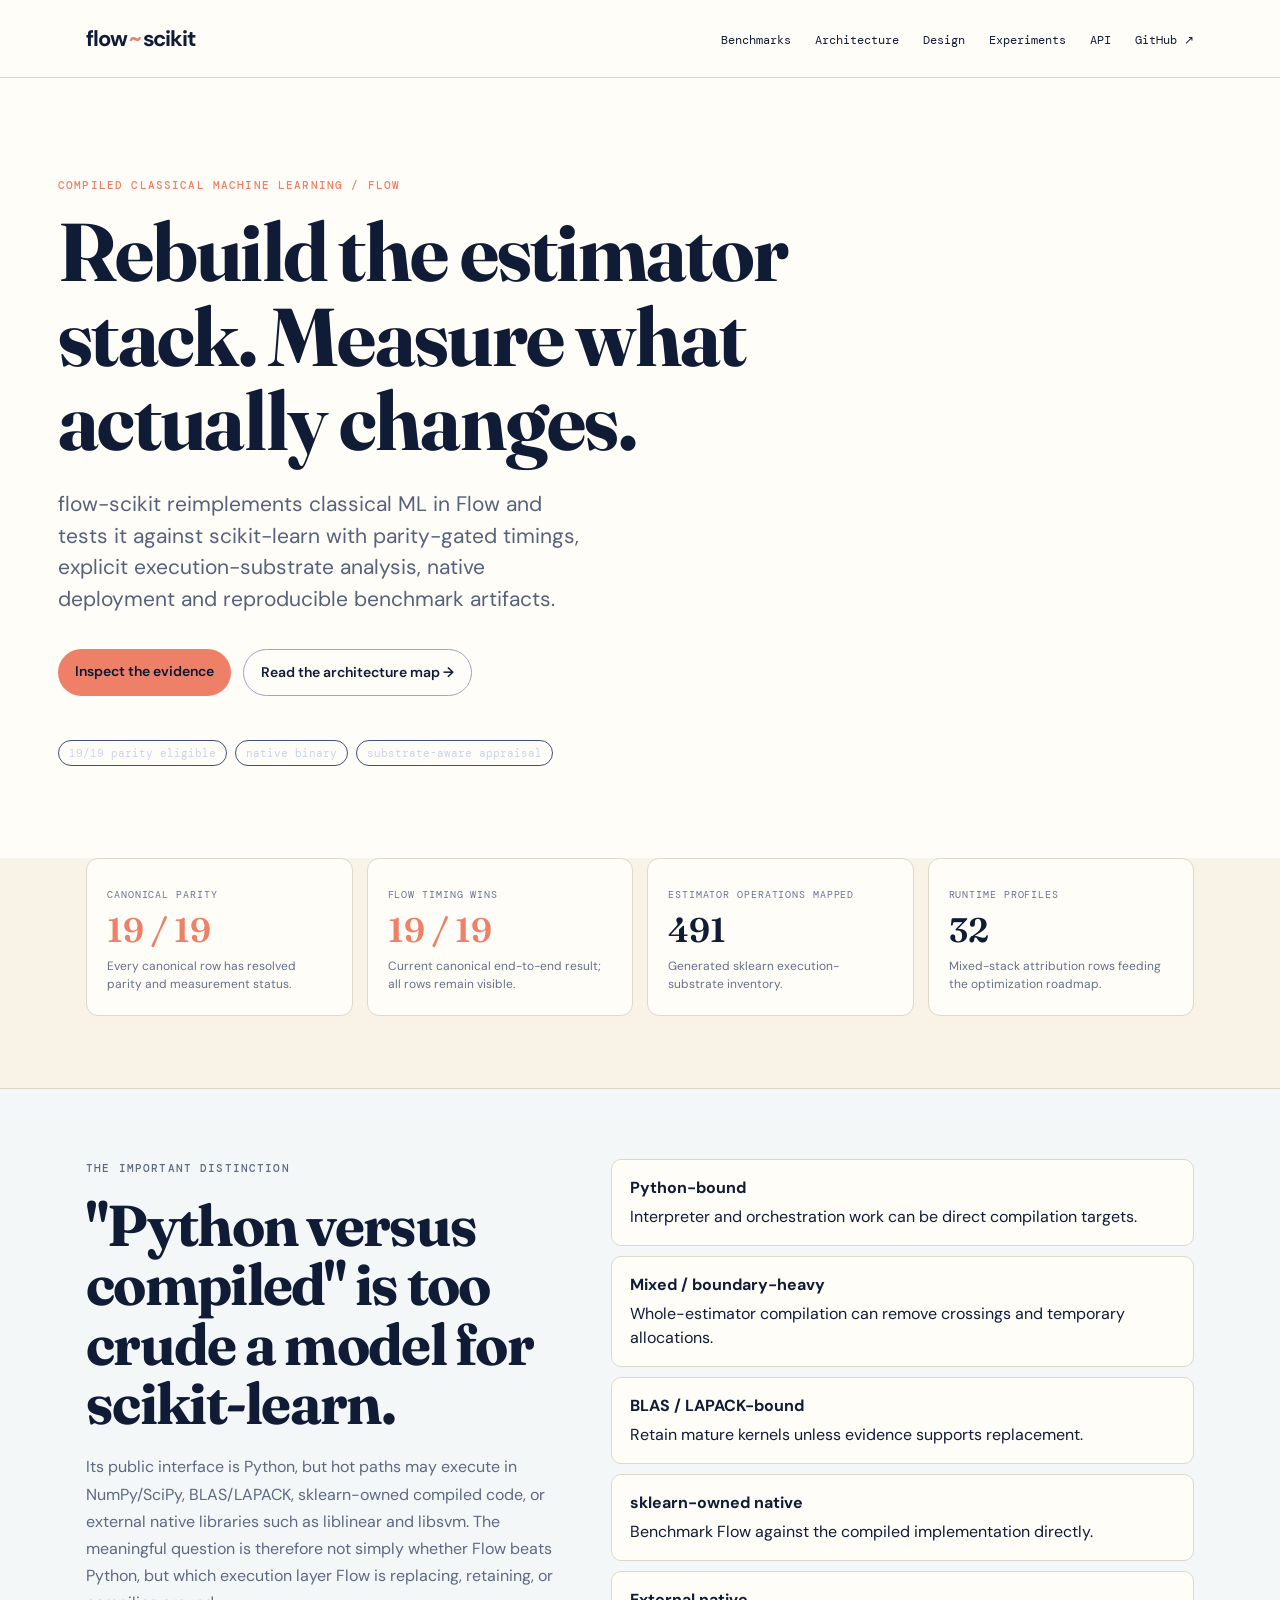
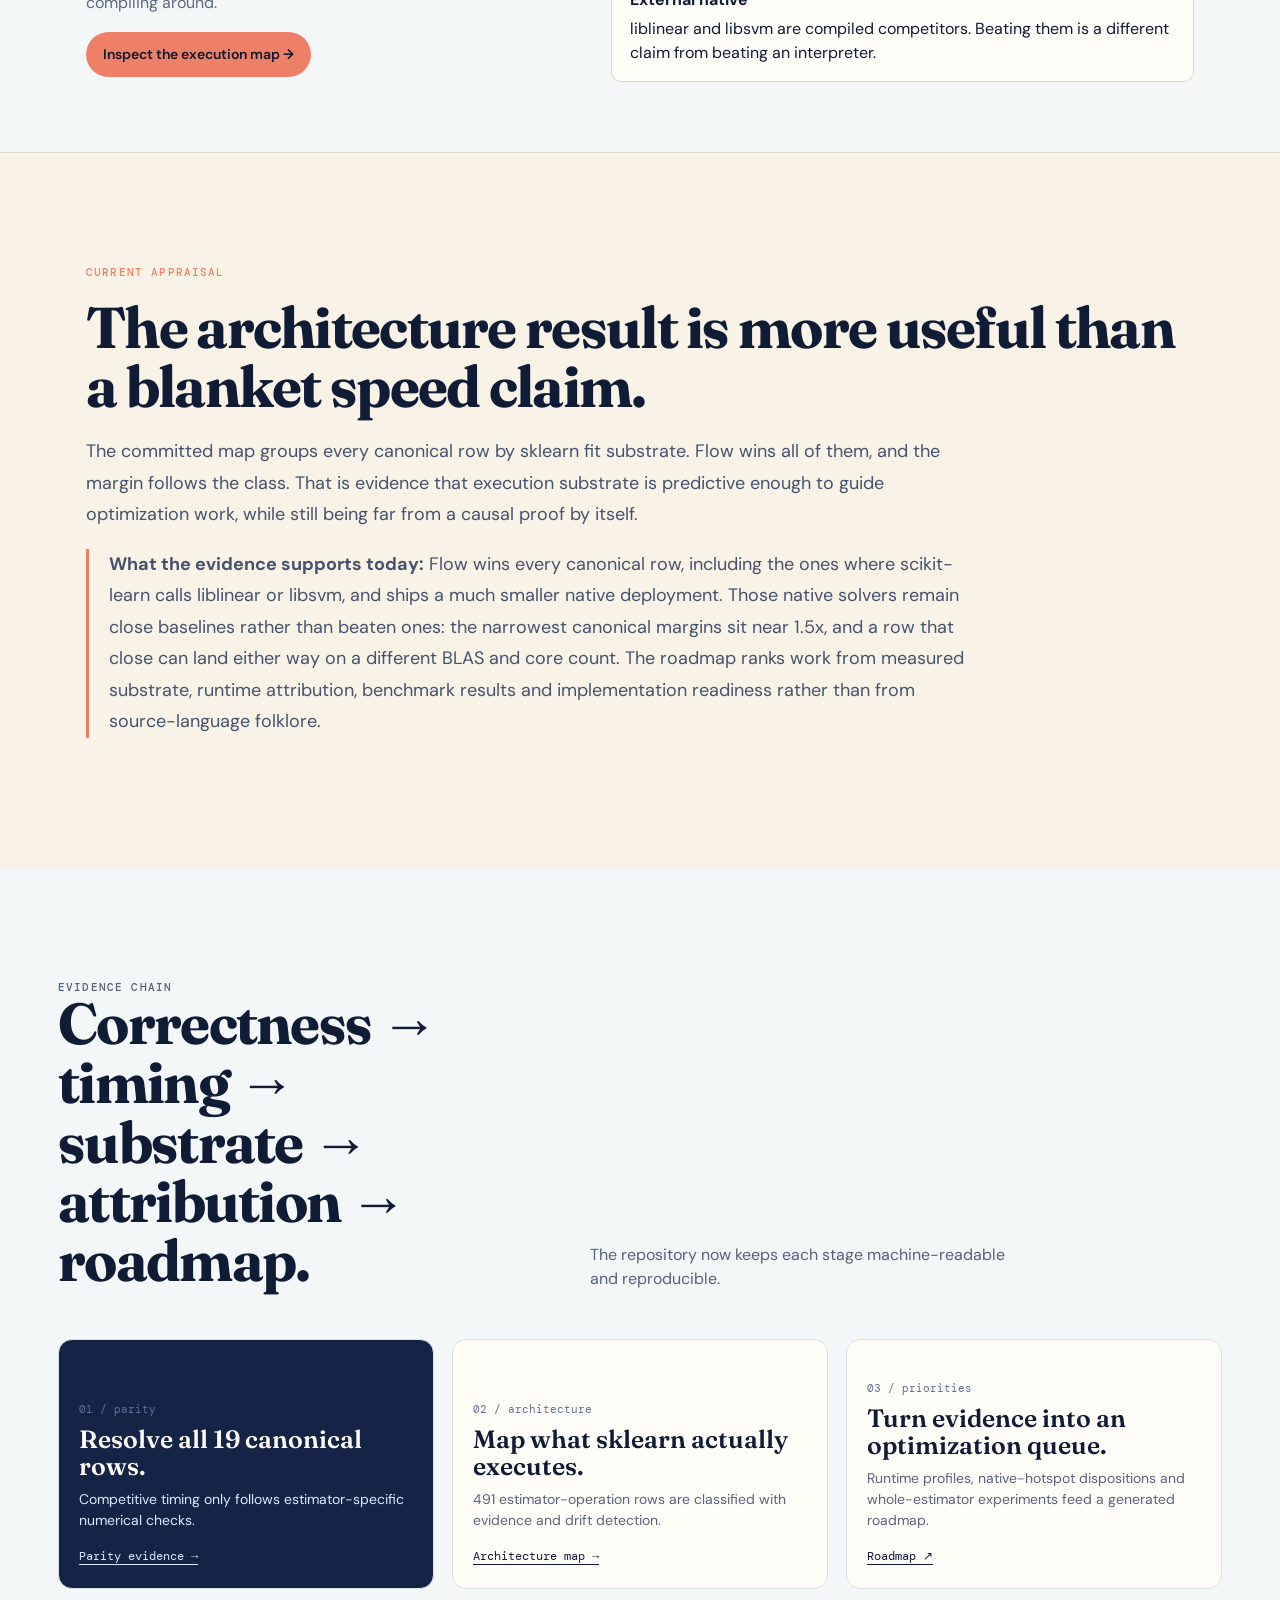
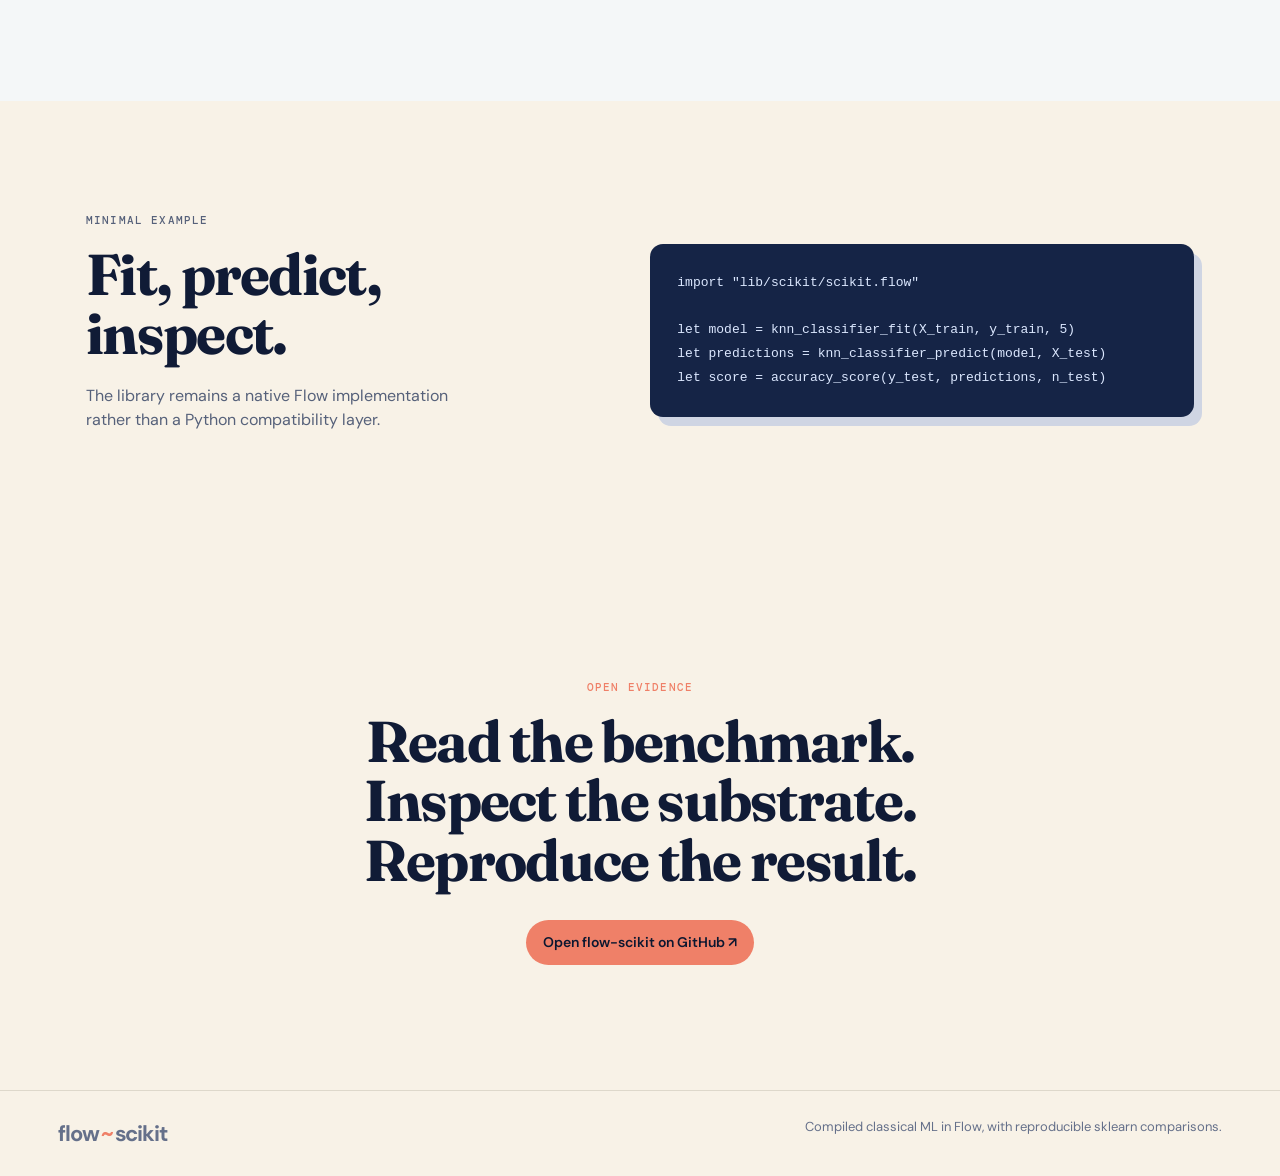
==== commit f7f744e9: "Correct the scale claim and publish the evidence behind it The README said CI wins 34 of 34 scaled r" ====
--- a/docs/index.html
+++ b/docs/index.html
@@ -1,5 +1,5 @@
-<!doctype html><html lang="en"><head><meta charset="utf-8"><meta name="viewport" content="width=device-width,initial-scale=1"><meta name="description" content="Flow-scikit: compiled classical machine learning in Flow, with 19/19 parity-gated benchmarks and execution-substrate analysis."><title>flow-scikit — compiled classical ML in Flow</title><link rel="stylesheet" href="styles.css"><style>.proof-strip{max-width:1164px;margin:0 auto;padding:0 28px 72px;display:grid;grid-template-columns:repeat(4,minmax(0,1fr));gap:14px}.proof-card{border:1px solid var(--line);border-radius:12px;background:var(--paper);padding:22px 20px}.proof-card strong{display:block;font:600 34px/1 Fraunces,serif;color:var(--ink);margin:8px 0 10px}.proof-card.flow strong{color:var(--coral)}.proof-card span{font:10px "DM Mono",monospace;text-transform:uppercase;letter-spacing:.9px;color:#687493}.proof-card p{margin:0;font-size:12px;color:#64708a;line-height:1.5}.band{background:#f4f7f8;border-top:1px solid var(--line);border-bottom:1px solid var(--line)}.two{max-width:1164px;margin:auto;padding:70px 28px;display:grid;grid-template-columns:.9fr 1.1fr;gap:48px}.two p{color:#5d6982;line-height:1.7}.layers{display:grid;gap:10px}.layer{background:var(--paper);border:1px solid var(--line);border-radius:10px;padding:16px 18px}.layer strong{display:block;margin-bottom:5px}.verdict{max-width:900px;font-size:18px;line-height:1.75;color:#46536d}.warn{border-left:3px solid var(--coral);padding-left:20px}@media(max-width:850px){.proof-strip{grid-template-columns:repeat(2,1fr)}.two{grid-template-columns:1fr}}@media(max-width:560px){.proof-strip{grid-template-columns:1fr}}</style></head><body><header class="site-header"><a class="wordmark" href="#top">flow<span>~</span>scikit</a><nav><a href="benchmarks.html">Benchmarks</a><a href="architecture.html">Architecture</a><a href="design-rationale.html">Design</a><a href="demos.html">Experiments</a><a href="https://github.com/godofecht/flow-scikit/tree/main/lib/scikit">API</a><a href="https://github.com/godofecht/flow-scikit">GitHub ↗</a></nav></header><main id="top"><section class="hero"><div class="hero-copy"><p class="eyebrow">compiled classical machine learning / Flow</p><h1>Rebuild the estimator stack. Measure what actually changes.</h1><p class="lede">flow-scikit reimplements classical ML in Flow and tests it against scikit-learn with parity-gated timings, explicit execution-substrate analysis, native deployment and reproducible benchmark artifacts.</p><div class="actions"><a class="button button-primary" href="benchmarks.html">Inspect the evidence</a><a class="button button-quiet" href="architecture.html">Read the architecture map →</a></div><ul class="chips"><li>19/19 parity eligible</li><li>native binary</li><li>substrate-aware appraisal</li></ul></div><div class="hero-art" aria-hidden="true"><img src="assets/hero.png" alt=""><span class="hero-note note-one">whole-estimator compilation</span><span class="hero-note note-two">native baselines distinguished</span></div></section><section class="proof-strip"><article class="proof-card flow"><span>canonical parity</span><strong id="eligible">19 / 19</strong><p>Every canonical row has resolved parity and measurement status.</p></article><article class="proof-card flow"><span>Flow timing wins</span><strong id="wins">8 / 19</strong><p>Current canonical end-to-end result; all rows remain visible.</p></article><article class="proof-card"><span>estimator operations mapped</span><strong id="inventory">491</strong><p>Generated sklearn execution-substrate inventory.</p></article><article class="proof-card"><span>runtime profiles</span><strong id="profiles">32</strong><p>Mixed-stack attribution rows feeding the optimization roadmap.</p></article></section><section class="band"><div class="two"><div><p class="eyebrow">the important distinction</p><h2>scikit-learn is not “Python code” in one performance sense.</h2><p>Its public interface is Python, but hot paths may execute in NumPy/SciPy, BLAS/LAPACK, sklearn-owned compiled code, or external native libraries such as liblinear and libsvm. The meaningful question is therefore not simply whether Flow beats Python, but which execution layer Flow is replacing, retaining, or compiling around.</p><a class="button button-primary" href="architecture.html">Inspect the execution map →</a></div><div class="layers"><div class="layer"><strong>Python-bound</strong><span>Interpreter and orchestration work can be direct compilation targets.</span></div><div class="layer"><strong>Mixed / boundary-heavy</strong><span>Whole-estimator compilation can remove crossings and temporary allocations.</span></div><div class="layer"><strong>BLAS / LAPACK-bound</strong><span>Retain mature kernels unless evidence supports replacement.</span></div><div class="layer"><strong>sklearn-owned native</strong><span>Benchmark Flow against the compiled implementation directly.</span></div><div class="layer"><strong>External native</strong><span>liblinear/libsvm are native competitors, not interpreted baselines.</span></div></div></div></section><section class="section-shell"><p class="eyebrow">current appraisal</p><h2>The architecture result is more useful than a blanket speed claim.</h2><p class="verdict">The current committed map groups all 19 canonical rows by sklearn fit substrate. Flow wins 75% of the rows classified Python-bound, about 45% of mixed rows, and 0% of external-native-bound rows. That is evidence that execution substrate is predictive enough to guide optimization work, while still being far from a causal proof by itself.</p><p class="verdict warn"><strong>What the evidence supports today:</strong> Flow has strong end-to-end wins on several classical-ML workloads and a much smaller native deployment model, while mature native solver paths remain serious baselines. The roadmap now ranks work from measured substrate, runtime attribution, benchmark results and implementation readiness rather than from source-language folklore.</p></section><section class="showcase section-shell"><div class="showcase-heading"><p class="eyebrow">evidence chain</p><h2>Correctness → timing → substrate → attribution → roadmap.</h2><p>The repository now keeps each stage machine-readable and reproducible.</p></div><div class="demo-grid"><article class="demo-card text-card"><div class="demo-copy"><span>01 / parity</span><h3>Resolve all 19 canonical rows.</h3><p>Competitive timing only follows estimator-specific numerical checks.</p><a href="benchmarks.html">Parity evidence →</a></div></article><article class="demo-card text-card"><div class="demo-copy"><span>02 / architecture</span><h3>Map what sklearn actually executes.</h3><p>491 estimator-operation rows are classified with evidence and drift detection.</p><a href="architecture.html">Architecture map →</a></div></article><article class="demo-card text-card"><div class="demo-copy"><span>03 / priorities</span><h3>Turn evidence into an optimization queue.</h3><p>Runtime profiles, native-hotspot dispositions and whole-estimator experiments feed a generated roadmap.</p><a href="https://github.com/godofecht/flow-scikit/blob/main/benchmarks/OPTIMIZATION_ROADMAP.md">Roadmap ↗</a></div></article></div></section><section class="code-section section-shell"><div><p class="eyebrow">minimal example</p><h2>Fit, predict, inspect.</h2><p>The library remains a native Flow implementation rather than a Python compatibility layer.</p></div><pre><code>import "lib/scikit/scikit.flow"
+<!doctype html><html lang="en"><head><meta charset="utf-8"><meta name="viewport" content="width=device-width,initial-scale=1"><meta name="description" content="Flow-scikit: compiled classical machine learning in Flow, with 19/19 parity-gated benchmarks and execution-substrate analysis."><title>flow-scikit, compiled classical ML in Flow</title><link rel="stylesheet" href="styles.css"><style>.proof-strip{max-width:1164px;margin:0 auto;padding:0 28px 72px;display:grid;grid-template-columns:repeat(4,minmax(0,1fr));gap:14px}.proof-card{border:1px solid var(--line);border-radius:12px;background:var(--paper);padding:22px 20px}.proof-card strong{display:block;font:600 34px/1 Fraunces,serif;color:var(--ink);margin:8px 0 10px}.proof-card.flow strong{color:var(--coral)}.proof-card span{font:10px "DM Mono",monospace;text-transform:uppercase;letter-spacing:.9px;color:#687493}.proof-card p{margin:0;font-size:12px;color:#64708a;line-height:1.5}.band{background:#f4f7f8;border-top:1px solid var(--line);border-bottom:1px solid var(--line)}.two{max-width:1164px;margin:auto;padding:70px 28px;display:grid;grid-template-columns:.9fr 1.1fr;gap:48px}.two p{color:#5d6982;line-height:1.7}.layers{display:grid;gap:10px}.layer{background:var(--paper);border:1px solid var(--line);border-radius:10px;padding:16px 18px}.layer strong{display:block;margin-bottom:5px}.verdict{max-width:900px;font-size:18px;line-height:1.75;color:#46536d}.warn{border-left:3px solid var(--coral);padding-left:20px}@media(max-width:850px){.proof-strip{grid-template-columns:repeat(2,1fr)}.two{grid-template-columns:1fr}}@media(max-width:560px){.proof-strip{grid-template-columns:1fr}}</style></head><body><header class="site-header"><a class="wordmark" href="#top">flow<span>~</span>scikit</a><nav><a href="benchmarks.html">Benchmarks</a><a href="architecture.html">Architecture</a><a href="design-rationale.html">Design</a><a href="demos.html">Experiments</a><a href="https://github.com/godofecht/flow-scikit/tree/main/lib/scikit">API</a><a href="https://github.com/godofecht/flow-scikit">GitHub ↗</a></nav></header><main id="top"><section class="hero"><div class="hero-copy"><p class="eyebrow">compiled classical machine learning / Flow</p><h1>Rebuild the estimator stack. Measure what actually changes.</h1><p class="lede">flow-scikit reimplements classical ML in Flow and tests it against scikit-learn with parity-gated timings, explicit execution-substrate analysis, native deployment and reproducible benchmark artifacts.</p><div class="actions"><a class="button button-primary" href="benchmarks.html">Inspect the evidence</a><a class="button button-quiet" href="architecture.html">Read the architecture map →</a></div><ul class="chips"><li>19/19 parity eligible</li><li>native binary</li><li>substrate-aware appraisal</li></ul></div><div class="hero-art" aria-hidden="true"><img src="assets/hero.png" alt=""><span class="hero-note note-one">whole-estimator compilation</span><span class="hero-note note-two">native baselines distinguished</span></div></section><section class="proof-strip"><article class="proof-card flow"><span>canonical parity</span><strong id="eligible">19 / 19</strong><p>Every canonical row has resolved parity and measurement status.</p></article><article class="proof-card flow"><span>Flow timing wins</span><strong id="wins">19 / 19</strong><p>Current canonical end-to-end result; all rows remain visible.</p></article><article class="proof-card"><span>estimator operations mapped</span><strong id="inventory">491</strong><p>Generated sklearn execution-substrate inventory.</p></article><article class="proof-card"><span>runtime profiles</span><strong id="profiles">32</strong><p>Mixed-stack attribution rows feeding the optimization roadmap.</p></article></section><section class="band"><div class="two"><div><p class="eyebrow">the important distinction</p><h2>"Python versus compiled" is too crude a model for scikit-learn.</h2><p>Its public interface is Python, but hot paths may execute in NumPy/SciPy, BLAS/LAPACK, sklearn-owned compiled code, or external native libraries such as liblinear and libsvm. The meaningful question is therefore not simply whether Flow beats Python, but which execution layer Flow is replacing, retaining, or compiling around.</p><a class="button button-primary" href="architecture.html">Inspect the execution map →</a></div><div class="layers"><div class="layer"><strong>Python-bound</strong><span>Interpreter and orchestration work can be direct compilation targets.</span></div><div class="layer"><strong>Mixed / boundary-heavy</strong><span>Whole-estimator compilation can remove crossings and temporary allocations.</span></div><div class="layer"><strong>BLAS / LAPACK-bound</strong><span>Retain mature kernels unless evidence supports replacement.</span></div><div class="layer"><strong>sklearn-owned native</strong><span>Benchmark Flow against the compiled implementation directly.</span></div><div class="layer"><strong>External native</strong><span>liblinear and libsvm are compiled competitors. Beating them is a different claim from beating an interpreter.</span></div></div></div></section><section class="section-shell"><p class="eyebrow">current appraisal</p><h2>The architecture result is more useful than a blanket speed claim.</h2><p class="verdict" id="substrate-verdict">The committed map groups every canonical row by sklearn fit substrate. Flow wins all of them, and the margin follows the class. That is evidence that execution substrate is predictive enough to guide optimization work, while still being far from a causal proof by itself.</p><p class="verdict warn"><strong>What the evidence supports today:</strong> Flow wins every canonical row, including the ones where scikit-learn calls liblinear or libsvm, and ships a much smaller native deployment. Those native solvers remain close baselines rather than beaten ones: the narrowest canonical margins sit near 1.5x, and a row that close can land either way on a different BLAS and core count. The roadmap ranks work from measured substrate, runtime attribution, benchmark results and implementation readiness rather than from source-language folklore.</p></section><section class="showcase section-shell"><div class="showcase-heading"><p class="eyebrow">evidence chain</p><h2>Correctness → timing → substrate → attribution → roadmap.</h2><p>The repository now keeps each stage machine-readable and reproducible.</p></div><div class="demo-grid"><article class="demo-card text-card"><div class="demo-copy"><span>01 / parity</span><h3>Resolve all 19 canonical rows.</h3><p>Competitive timing only follows estimator-specific numerical checks.</p><a href="benchmarks.html">Parity evidence →</a></div></article><article class="demo-card text-card"><div class="demo-copy"><span>02 / architecture</span><h3>Map what sklearn actually executes.</h3><p>491 estimator-operation rows are classified with evidence and drift detection.</p><a href="architecture.html">Architecture map →</a></div></article><article class="demo-card text-card"><div class="demo-copy"><span>03 / priorities</span><h3>Turn evidence into an optimization queue.</h3><p>Runtime profiles, native-hotspot dispositions and whole-estimator experiments feed a generated roadmap.</p><a href="https://github.com/godofecht/flow-scikit/blob/main/benchmarks/OPTIMIZATION_ROADMAP.md">Roadmap ↗</a></div></article></div></section><section class="code-section section-shell"><div><p class="eyebrow">minimal example</p><h2>Fit, predict, inspect.</h2><p>The library remains a native Flow implementation rather than a Python compatibility layer.</p></div><pre><code>import "lib/scikit/scikit.flow"
 
 let model = knn_classifier_fit(X_train, y_train, 5)
 let predictions = knn_classifier_predict(model, X_test)
-let score = accuracy_score(y_test, predictions, n_test)</code></pre></section><section class="closing section-shell"><p class="eyebrow">open evidence</p><h2>Read the benchmark. Inspect the substrate. Reproduce the result.</h2><a class="button button-primary" href="https://github.com/godofecht/flow-scikit">Open flow-scikit on GitHub ↗</a></section></main><footer><a class="wordmark" href="#top">flow<span>~</span>scikit</a><p>Compiled classical ML in Flow, with reproducible sklearn comparisons.</p></footer><script>Promise.all([fetch('headline-result-v2.json').then(r=>r.json()),fetch('architecture-performance-map.json').then(r=>r.json())]).then(([h,a])=>{document.getElementById('eligible').textContent=`${h.counts.eligible_comparisons} / ${h.counts.total_rows}`;document.getElementById('wins').textContent=`${h.counts.flow_wins} / ${h.counts.eligible_comparisons}`;document.getElementById('inventory').textContent=a.coverage.inventory_operations;document.getElementById('profiles').textContent=a.coverage.profile_rows})</script></body></html>+let score = accuracy_score(y_test, predictions, n_test)</code></pre></section><section class="closing section-shell"><p class="eyebrow">open evidence</p><h2>Read the benchmark. Inspect the substrate. Reproduce the result.</h2><a class="button button-primary" href="https://github.com/godofecht/flow-scikit">Open flow-scikit on GitHub ↗</a></section></main><footer><a class="wordmark" href="#top">flow<span>~</span>scikit</a><p>Compiled classical ML in Flow, with reproducible sklearn comparisons.</p></footer><script>Promise.all([fetch('headline-result-v2.json').then(r=>r.json()),fetch('architecture-performance-map.json').then(r=>r.json())]).then(([h,a])=>{document.getElementById('eligible').textContent=`${h.counts.eligible_comparisons} / ${h.counts.total_rows}`;document.getElementById('wins').textContent=`${h.counts.flow_wins} / ${h.counts.eligible_comparisons}`;document.getElementById('inventory').textContent=a.coverage.inventory_operations;document.getElementById('profiles').textContent=a.coverage.profile_rows;const g=Object.fromEntries((a.speedup_by_execution_substrate||[]).map(x=>[x.execution_class,x]));const label={'python-bound':'Python-bound','mixed':'mixed','external-native-bound':'external-native-bound'};const parts=['python-bound','mixed','external-native-bound'].filter(k=>g[k]).map(k=>`${g[k].mean_flow_speedup.toFixed(2)}x on ${label[k]} rows`);if(parts.length){const el=document.getElementById('substrate-verdict');const won=['python-bound','mixed','external-native-bound'].every(k=>!g[k]||g[k].flow_win_fraction===1);el.textContent=`The committed map groups every canonical row by sklearn fit substrate. `+(won?`Flow wins all of them`:`Flow wins some of them`)+`, at a mean of ${parts.length>1?parts.slice(0,-1).join(', ')+' and '+parts[parts.length-1]:parts[0]}. `+`That is evidence that execution substrate is predictive enough to guide optimization work, while still being far from a causal proof by itself.`}})</script></body></html>
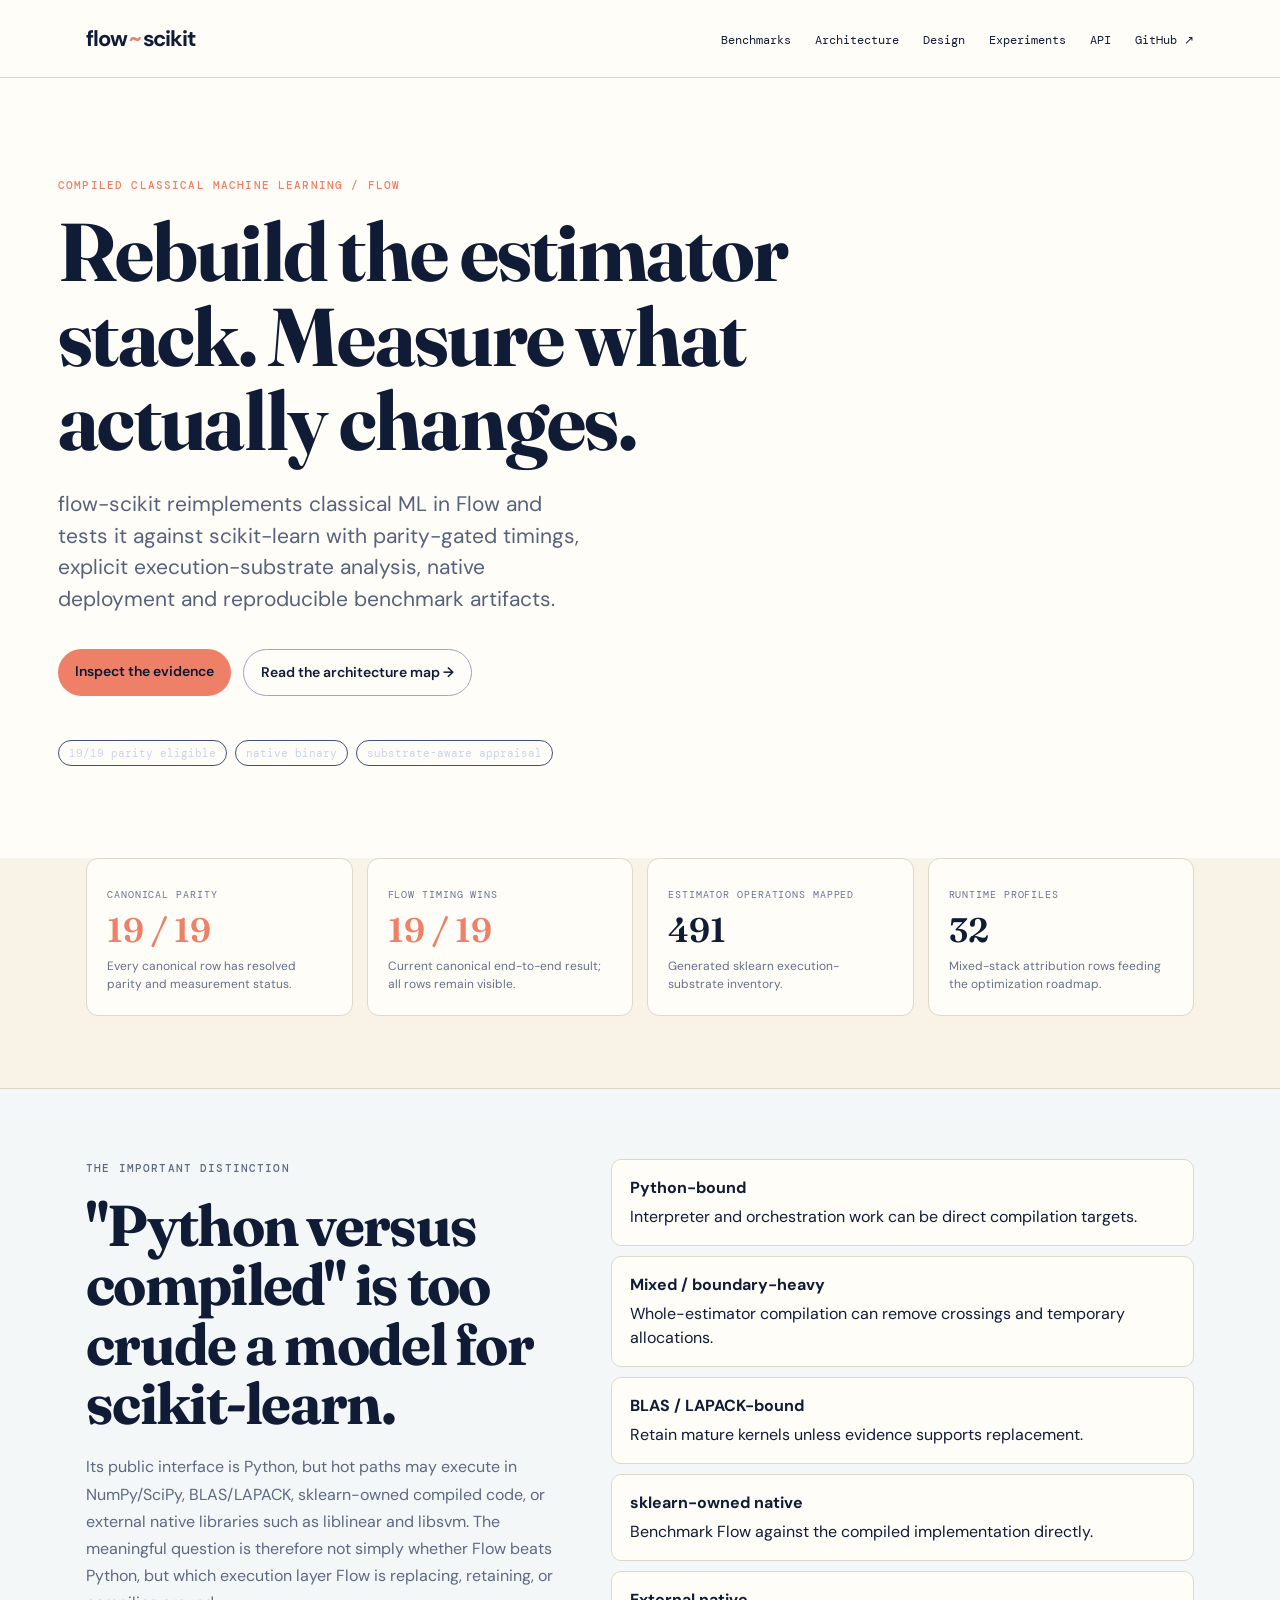
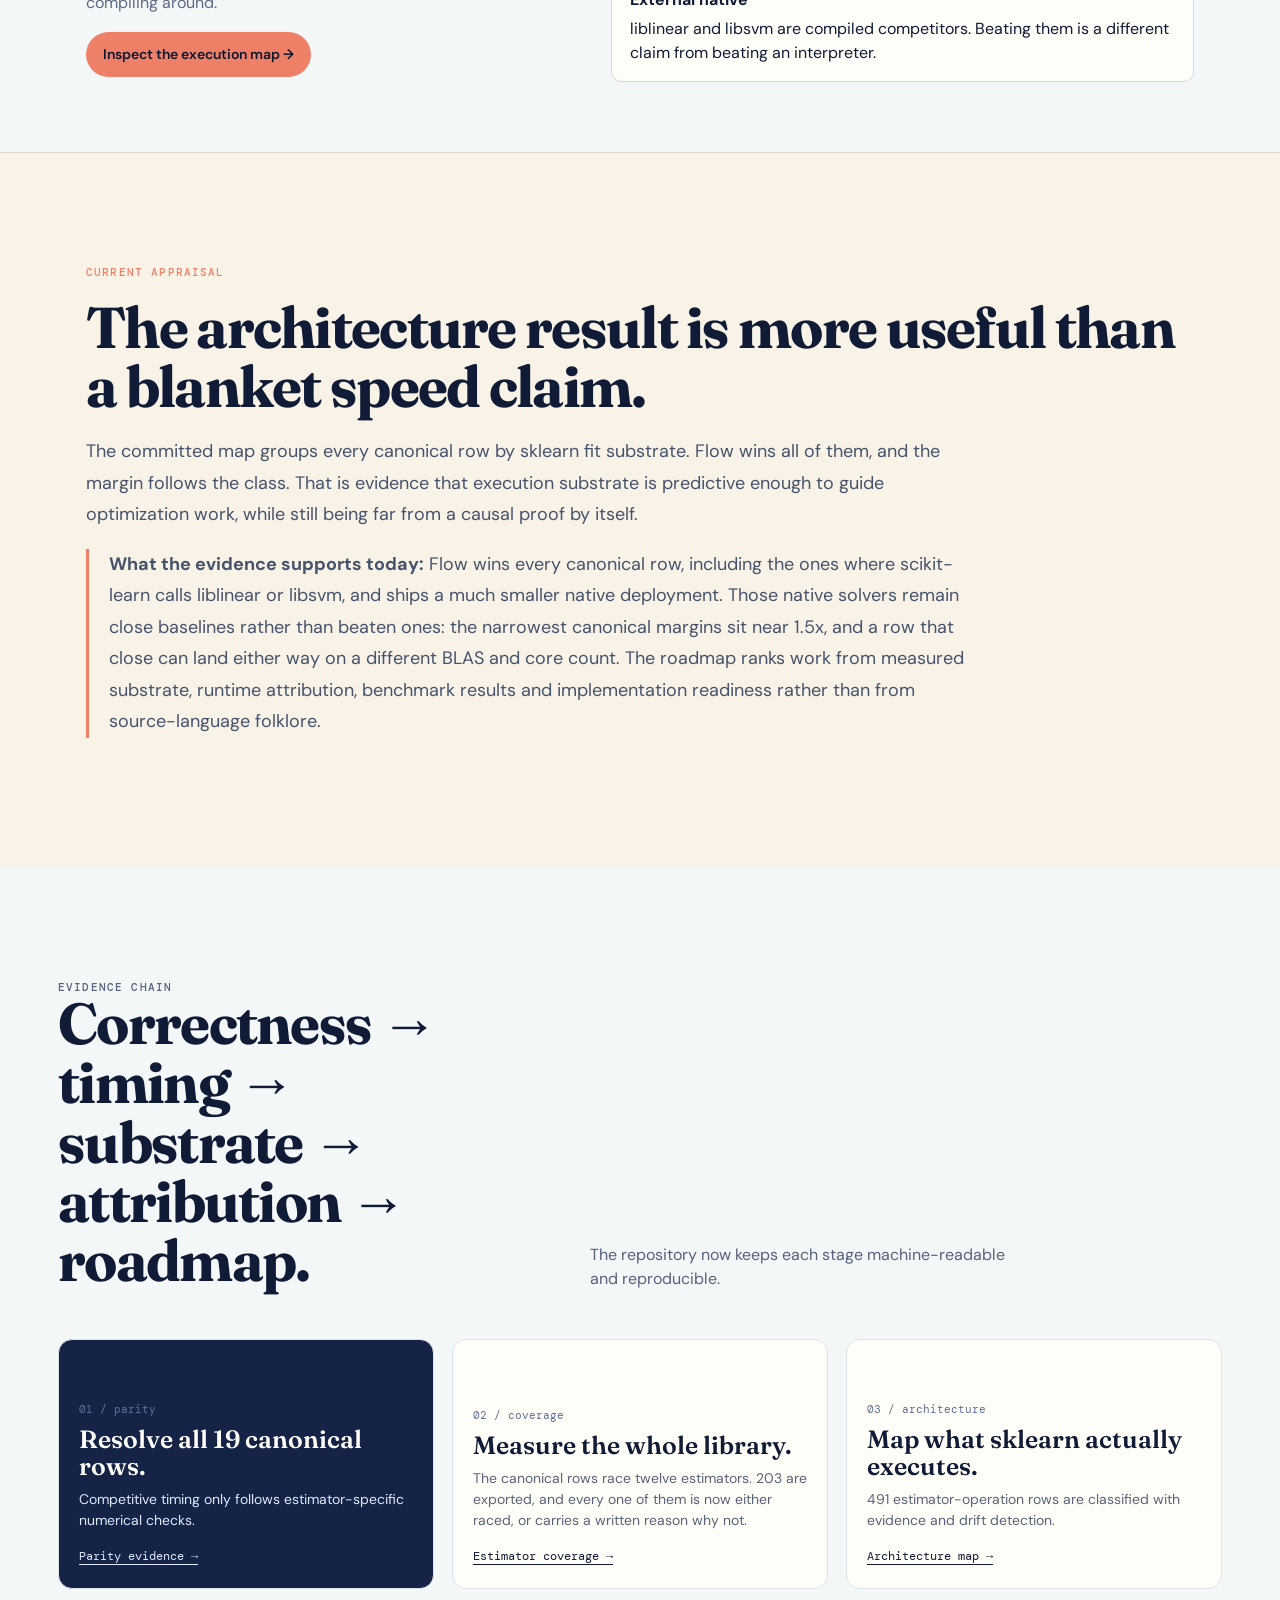
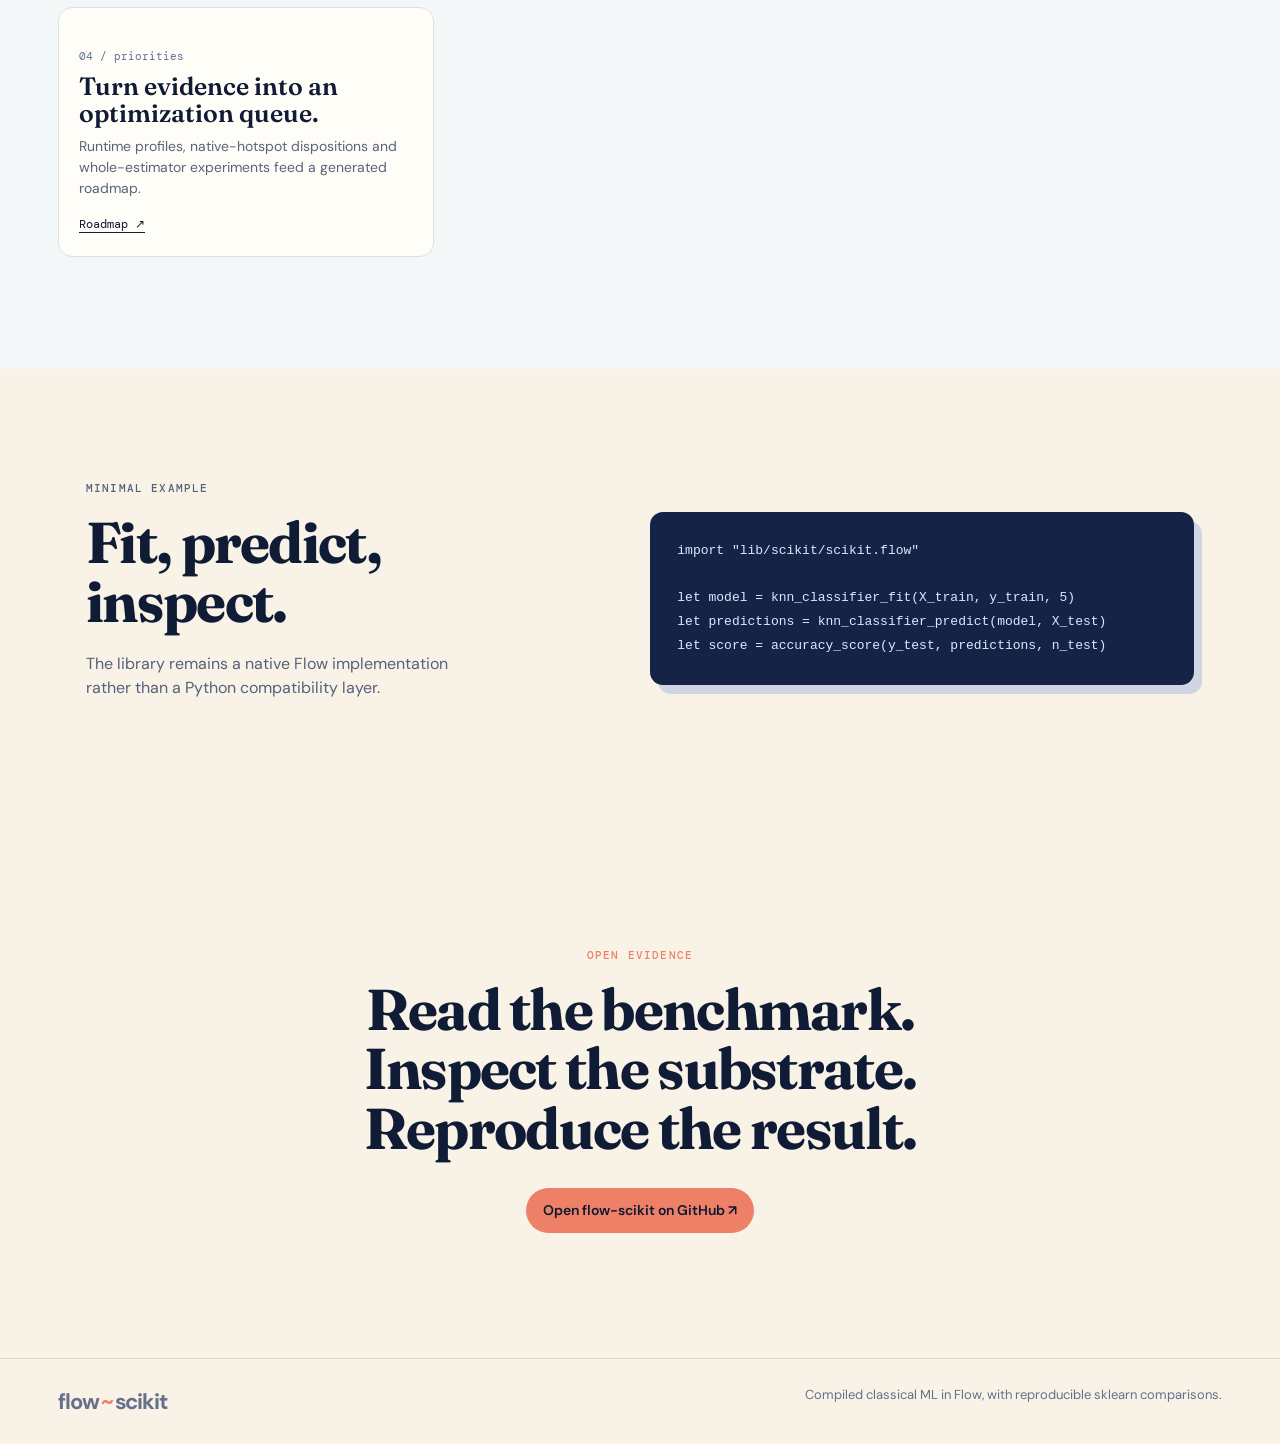
==== commit e6162cf2: "Publish the estimator coverage, without the numbers that would mislead The benchmarks page gains the" ====
--- a/docs/index.html
+++ b/docs/index.html
@@ -1,4 +1,4 @@
-<!doctype html><html lang="en"><head><meta charset="utf-8"><meta name="viewport" content="width=device-width,initial-scale=1"><meta name="description" content="Flow-scikit: compiled classical machine learning in Flow, with 19/19 parity-gated benchmarks and execution-substrate analysis."><title>flow-scikit, compiled classical ML in Flow</title><link rel="stylesheet" href="styles.css"><style>.proof-strip{max-width:1164px;margin:0 auto;padding:0 28px 72px;display:grid;grid-template-columns:repeat(4,minmax(0,1fr));gap:14px}.proof-card{border:1px solid var(--line);border-radius:12px;background:var(--paper);padding:22px 20px}.proof-card strong{display:block;font:600 34px/1 Fraunces,serif;color:var(--ink);margin:8px 0 10px}.proof-card.flow strong{color:var(--coral)}.proof-card span{font:10px "DM Mono",monospace;text-transform:uppercase;letter-spacing:.9px;color:#687493}.proof-card p{margin:0;font-size:12px;color:#64708a;line-height:1.5}.band{background:#f4f7f8;border-top:1px solid var(--line);border-bottom:1px solid var(--line)}.two{max-width:1164px;margin:auto;padding:70px 28px;display:grid;grid-template-columns:.9fr 1.1fr;gap:48px}.two p{color:#5d6982;line-height:1.7}.layers{display:grid;gap:10px}.layer{background:var(--paper);border:1px solid var(--line);border-radius:10px;padding:16px 18px}.layer strong{display:block;margin-bottom:5px}.verdict{max-width:900px;font-size:18px;line-height:1.75;color:#46536d}.warn{border-left:3px solid var(--coral);padding-left:20px}@media(max-width:850px){.proof-strip{grid-template-columns:repeat(2,1fr)}.two{grid-template-columns:1fr}}@media(max-width:560px){.proof-strip{grid-template-columns:1fr}}</style></head><body><header class="site-header"><a class="wordmark" href="#top">flow<span>~</span>scikit</a><nav><a href="benchmarks.html">Benchmarks</a><a href="architecture.html">Architecture</a><a href="design-rationale.html">Design</a><a href="demos.html">Experiments</a><a href="https://github.com/godofecht/flow-scikit/tree/main/lib/scikit">API</a><a href="https://github.com/godofecht/flow-scikit">GitHub ↗</a></nav></header><main id="top"><section class="hero"><div class="hero-copy"><p class="eyebrow">compiled classical machine learning / Flow</p><h1>Rebuild the estimator stack. Measure what actually changes.</h1><p class="lede">flow-scikit reimplements classical ML in Flow and tests it against scikit-learn with parity-gated timings, explicit execution-substrate analysis, native deployment and reproducible benchmark artifacts.</p><div class="actions"><a class="button button-primary" href="benchmarks.html">Inspect the evidence</a><a class="button button-quiet" href="architecture.html">Read the architecture map →</a></div><ul class="chips"><li>19/19 parity eligible</li><li>native binary</li><li>substrate-aware appraisal</li></ul></div><div class="hero-art" aria-hidden="true"><img src="assets/hero.png" alt=""><span class="hero-note note-one">whole-estimator compilation</span><span class="hero-note note-two">native baselines distinguished</span></div></section><section class="proof-strip"><article class="proof-card flow"><span>canonical parity</span><strong id="eligible">19 / 19</strong><p>Every canonical row has resolved parity and measurement status.</p></article><article class="proof-card flow"><span>Flow timing wins</span><strong id="wins">19 / 19</strong><p>Current canonical end-to-end result; all rows remain visible.</p></article><article class="proof-card"><span>estimator operations mapped</span><strong id="inventory">491</strong><p>Generated sklearn execution-substrate inventory.</p></article><article class="proof-card"><span>runtime profiles</span><strong id="profiles">32</strong><p>Mixed-stack attribution rows feeding the optimization roadmap.</p></article></section><section class="band"><div class="two"><div><p class="eyebrow">the important distinction</p><h2>"Python versus compiled" is too crude a model for scikit-learn.</h2><p>Its public interface is Python, but hot paths may execute in NumPy/SciPy, BLAS/LAPACK, sklearn-owned compiled code, or external native libraries such as liblinear and libsvm. The meaningful question is therefore not simply whether Flow beats Python, but which execution layer Flow is replacing, retaining, or compiling around.</p><a class="button button-primary" href="architecture.html">Inspect the execution map →</a></div><div class="layers"><div class="layer"><strong>Python-bound</strong><span>Interpreter and orchestration work can be direct compilation targets.</span></div><div class="layer"><strong>Mixed / boundary-heavy</strong><span>Whole-estimator compilation can remove crossings and temporary allocations.</span></div><div class="layer"><strong>BLAS / LAPACK-bound</strong><span>Retain mature kernels unless evidence supports replacement.</span></div><div class="layer"><strong>sklearn-owned native</strong><span>Benchmark Flow against the compiled implementation directly.</span></div><div class="layer"><strong>External native</strong><span>liblinear and libsvm are compiled competitors. Beating them is a different claim from beating an interpreter.</span></div></div></div></section><section class="section-shell"><p class="eyebrow">current appraisal</p><h2>The architecture result is more useful than a blanket speed claim.</h2><p class="verdict" id="substrate-verdict">The committed map groups every canonical row by sklearn fit substrate. Flow wins all of them, and the margin follows the class. That is evidence that execution substrate is predictive enough to guide optimization work, while still being far from a causal proof by itself.</p><p class="verdict warn"><strong>What the evidence supports today:</strong> Flow wins every canonical row, including the ones where scikit-learn calls liblinear or libsvm, and ships a much smaller native deployment. Those native solvers remain close baselines rather than beaten ones: the narrowest canonical margins sit near 1.5x, and a row that close can land either way on a different BLAS and core count. The roadmap ranks work from measured substrate, runtime attribution, benchmark results and implementation readiness rather than from source-language folklore.</p></section><section class="showcase section-shell"><div class="showcase-heading"><p class="eyebrow">evidence chain</p><h2>Correctness → timing → substrate → attribution → roadmap.</h2><p>The repository now keeps each stage machine-readable and reproducible.</p></div><div class="demo-grid"><article class="demo-card text-card"><div class="demo-copy"><span>01 / parity</span><h3>Resolve all 19 canonical rows.</h3><p>Competitive timing only follows estimator-specific numerical checks.</p><a href="benchmarks.html">Parity evidence →</a></div></article><article class="demo-card text-card"><div class="demo-copy"><span>02 / architecture</span><h3>Map what sklearn actually executes.</h3><p>491 estimator-operation rows are classified with evidence and drift detection.</p><a href="architecture.html">Architecture map →</a></div></article><article class="demo-card text-card"><div class="demo-copy"><span>03 / priorities</span><h3>Turn evidence into an optimization queue.</h3><p>Runtime profiles, native-hotspot dispositions and whole-estimator experiments feed a generated roadmap.</p><a href="https://github.com/godofecht/flow-scikit/blob/main/benchmarks/OPTIMIZATION_ROADMAP.md">Roadmap ↗</a></div></article></div></section><section class="code-section section-shell"><div><p class="eyebrow">minimal example</p><h2>Fit, predict, inspect.</h2><p>The library remains a native Flow implementation rather than a Python compatibility layer.</p></div><pre><code>import "lib/scikit/scikit.flow"
+<!doctype html><html lang="en"><head><meta charset="utf-8"><meta name="viewport" content="width=device-width,initial-scale=1"><meta name="description" content="Flow-scikit: compiled classical machine learning in Flow, with 19/19 parity-gated benchmarks and execution-substrate analysis."><title>flow-scikit, compiled classical ML in Flow</title><link rel="stylesheet" href="styles.css"><style>.proof-strip{max-width:1164px;margin:0 auto;padding:0 28px 72px;display:grid;grid-template-columns:repeat(4,minmax(0,1fr));gap:14px}.proof-card{border:1px solid var(--line);border-radius:12px;background:var(--paper);padding:22px 20px}.proof-card strong{display:block;font:600 34px/1 Fraunces,serif;color:var(--ink);margin:8px 0 10px}.proof-card.flow strong{color:var(--coral)}.proof-card span{font:10px "DM Mono",monospace;text-transform:uppercase;letter-spacing:.9px;color:#687493}.proof-card p{margin:0;font-size:12px;color:#64708a;line-height:1.5}.band{background:#f4f7f8;border-top:1px solid var(--line);border-bottom:1px solid var(--line)}.two{max-width:1164px;margin:auto;padding:70px 28px;display:grid;grid-template-columns:.9fr 1.1fr;gap:48px}.two p{color:#5d6982;line-height:1.7}.layers{display:grid;gap:10px}.layer{background:var(--paper);border:1px solid var(--line);border-radius:10px;padding:16px 18px}.layer strong{display:block;margin-bottom:5px}.verdict{max-width:900px;font-size:18px;line-height:1.75;color:#46536d}.warn{border-left:3px solid var(--coral);padding-left:20px}@media(max-width:850px){.proof-strip{grid-template-columns:repeat(2,1fr)}.two{grid-template-columns:1fr}}@media(max-width:560px){.proof-strip{grid-template-columns:1fr}}</style></head><body><header class="site-header"><a class="wordmark" href="#top">flow<span>~</span>scikit</a><nav><a href="benchmarks.html">Benchmarks</a><a href="architecture.html">Architecture</a><a href="design-rationale.html">Design</a><a href="demos.html">Experiments</a><a href="https://github.com/godofecht/flow-scikit/tree/main/lib/scikit">API</a><a href="https://github.com/godofecht/flow-scikit">GitHub ↗</a></nav></header><main id="top"><section class="hero"><div class="hero-copy"><p class="eyebrow">compiled classical machine learning / Flow</p><h1>Rebuild the estimator stack. Measure what actually changes.</h1><p class="lede">flow-scikit reimplements classical ML in Flow and tests it against scikit-learn with parity-gated timings, explicit execution-substrate analysis, native deployment and reproducible benchmark artifacts.</p><div class="actions"><a class="button button-primary" href="benchmarks.html">Inspect the evidence</a><a class="button button-quiet" href="architecture.html">Read the architecture map →</a></div><ul class="chips"><li>19/19 parity eligible</li><li>native binary</li><li>substrate-aware appraisal</li></ul></div><div class="hero-art" aria-hidden="true"><img src="assets/hero.png" alt=""><span class="hero-note note-one">whole-estimator compilation</span><span class="hero-note note-two">native baselines distinguished</span></div></section><section class="proof-strip"><article class="proof-card flow"><span>canonical parity</span><strong id="eligible">19 / 19</strong><p>Every canonical row has resolved parity and measurement status.</p></article><article class="proof-card flow"><span>Flow timing wins</span><strong id="wins">19 / 19</strong><p>Current canonical end-to-end result; all rows remain visible.</p></article><article class="proof-card"><span>estimator operations mapped</span><strong id="inventory">491</strong><p>Generated sklearn execution-substrate inventory.</p></article><article class="proof-card"><span>runtime profiles</span><strong id="profiles">32</strong><p>Mixed-stack attribution rows feeding the optimization roadmap.</p></article></section><section class="band"><div class="two"><div><p class="eyebrow">the important distinction</p><h2>"Python versus compiled" is too crude a model for scikit-learn.</h2><p>Its public interface is Python, but hot paths may execute in NumPy/SciPy, BLAS/LAPACK, sklearn-owned compiled code, or external native libraries such as liblinear and libsvm. The meaningful question is therefore not simply whether Flow beats Python, but which execution layer Flow is replacing, retaining, or compiling around.</p><a class="button button-primary" href="architecture.html">Inspect the execution map →</a></div><div class="layers"><div class="layer"><strong>Python-bound</strong><span>Interpreter and orchestration work can be direct compilation targets.</span></div><div class="layer"><strong>Mixed / boundary-heavy</strong><span>Whole-estimator compilation can remove crossings and temporary allocations.</span></div><div class="layer"><strong>BLAS / LAPACK-bound</strong><span>Retain mature kernels unless evidence supports replacement.</span></div><div class="layer"><strong>sklearn-owned native</strong><span>Benchmark Flow against the compiled implementation directly.</span></div><div class="layer"><strong>External native</strong><span>liblinear and libsvm are compiled competitors. Beating them is a different claim from beating an interpreter.</span></div></div></div></section><section class="section-shell"><p class="eyebrow">current appraisal</p><h2>The architecture result is more useful than a blanket speed claim.</h2><p class="verdict" id="substrate-verdict">The committed map groups every canonical row by sklearn fit substrate. Flow wins all of them, and the margin follows the class. That is evidence that execution substrate is predictive enough to guide optimization work, while still being far from a causal proof by itself.</p><p class="verdict warn"><strong>What the evidence supports today:</strong> Flow wins every canonical row, including the ones where scikit-learn calls liblinear or libsvm, and ships a much smaller native deployment. Those native solvers remain close baselines rather than beaten ones: the narrowest canonical margins sit near 1.5x, and a row that close can land either way on a different BLAS and core count. The roadmap ranks work from measured substrate, runtime attribution, benchmark results and implementation readiness rather than from source-language folklore.</p></section><section class="showcase section-shell"><div class="showcase-heading"><p class="eyebrow">evidence chain</p><h2>Correctness → timing → substrate → attribution → roadmap.</h2><p>The repository now keeps each stage machine-readable and reproducible.</p></div><div class="demo-grid"><article class="demo-card text-card"><div class="demo-copy"><span>01 / parity</span><h3>Resolve all 19 canonical rows.</h3><p>Competitive timing only follows estimator-specific numerical checks.</p><a href="benchmarks.html">Parity evidence →</a></div></article><article class="demo-card text-card"><div class="demo-copy"><span>02 / coverage</span><h3>Measure the whole library.</h3><p>The canonical rows race twelve estimators. 203 are exported, and every one of them is now either raced, or carries a written reason why not.</p><a href="benchmarks.html">Estimator coverage →</a></div></article><article class="demo-card text-card"><div class="demo-copy"><span>03 / architecture</span><h3>Map what sklearn actually executes.</h3><p>491 estimator-operation rows are classified with evidence and drift detection.</p><a href="architecture.html">Architecture map →</a></div></article><article class="demo-card text-card"><div class="demo-copy"><span>04 / priorities</span><h3>Turn evidence into an optimization queue.</h3><p>Runtime profiles, native-hotspot dispositions and whole-estimator experiments feed a generated roadmap.</p><a href="https://github.com/godofecht/flow-scikit/blob/main/benchmarks/OPTIMIZATION_ROADMAP.md">Roadmap ↗</a></div></article></div></section><section class="code-section section-shell"><div><p class="eyebrow">minimal example</p><h2>Fit, predict, inspect.</h2><p>The library remains a native Flow implementation rather than a Python compatibility layer.</p></div><pre><code>import "lib/scikit/scikit.flow"
 
 let model = knn_classifier_fit(X_train, y_train, 5)
 let predictions = knn_classifier_predict(model, X_test)
